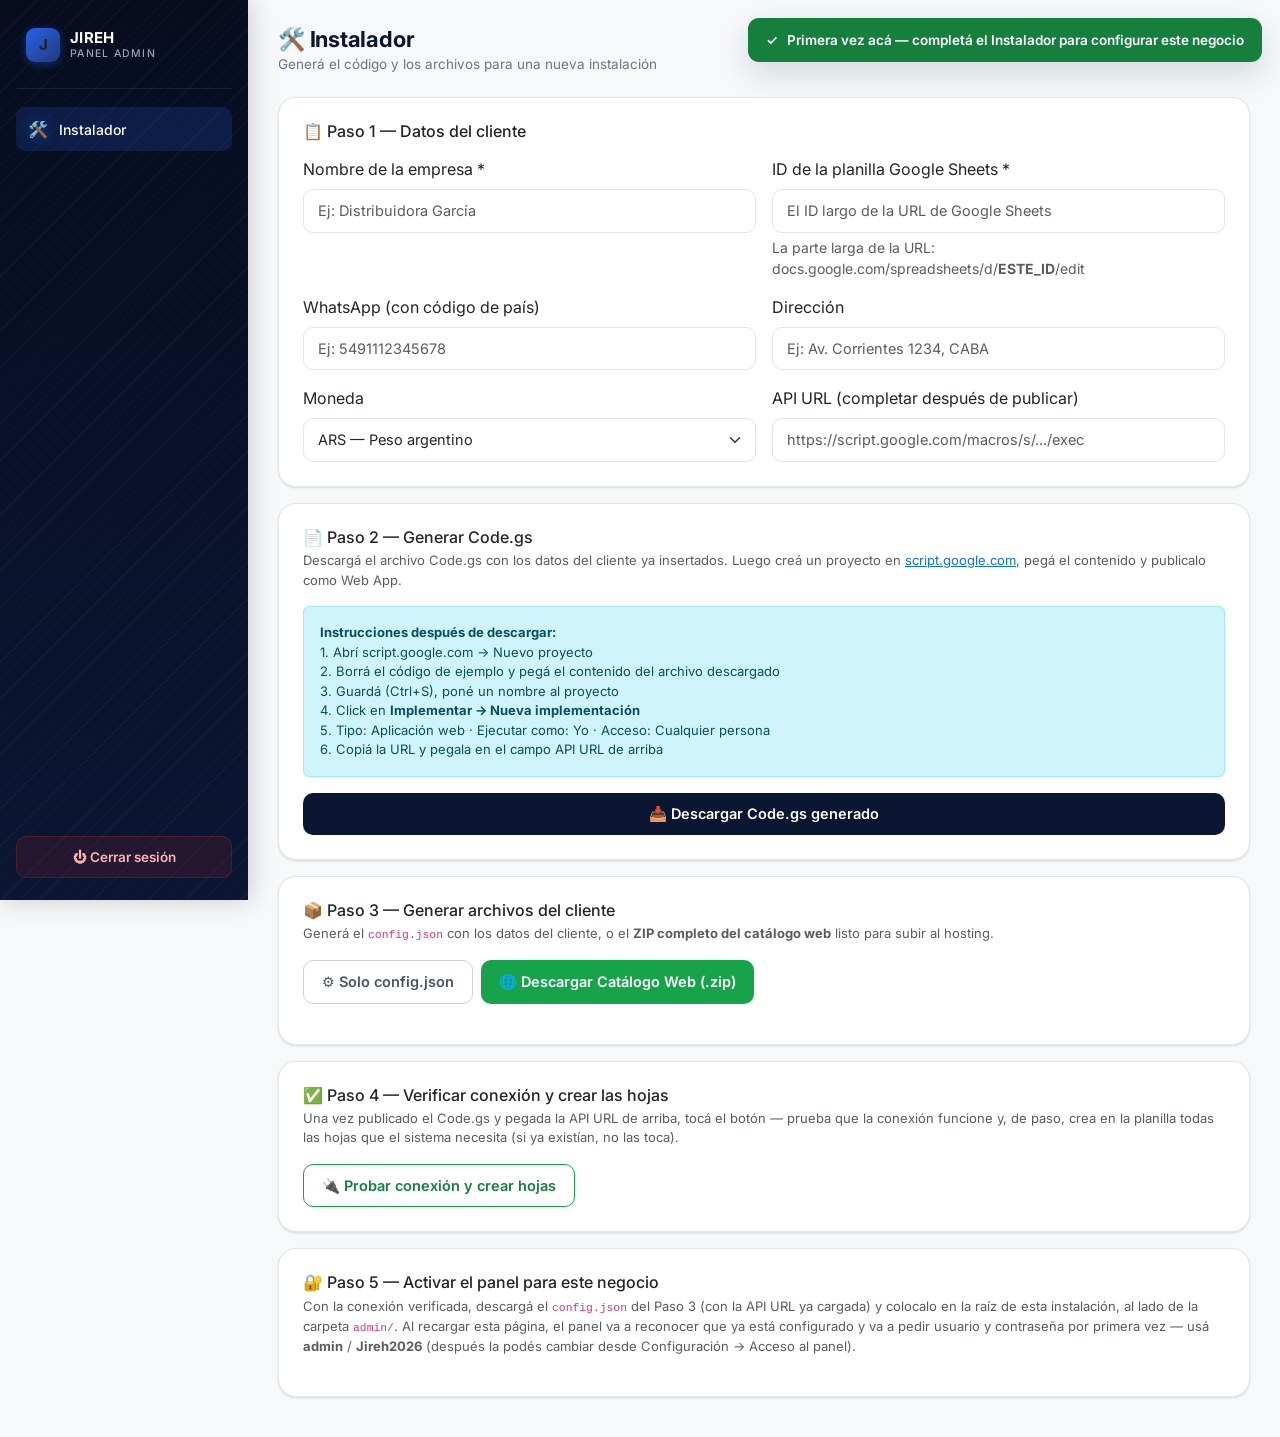
==== index.html @ 2067a331 "Add files via upload" ====
<!DOCTYPE html>
<html lang="es">
<head>
<meta charset="UTF-8">
<meta name="viewport" content="width=device-width, initial-scale=1, viewport-fit=cover">
<title>VeekPOS · Punto de Venta</title>
<link href="https://cdn.jsdelivr.net/npm/bootstrap@5.3.3/dist/css/bootstrap.min.css" rel="stylesheet">
<link rel="stylesheet" href="admin.css">
</head>
<!-- ===== POPUP PROMOCIONAL ===== -->
<div id="popupPromo" style="
  display:none; position:fixed; inset:0; z-index:8000;
  background:rgba(0,0,0,.75);
  align-items:center; justify-content:center;
  animation:fadeInPopup .3s ease;
" onclick="if(event.target===this) cerrarPopupPromo()">
  <div style="position:relative; max-width:min(560px,92vw); max-height:90vh;">
    <button onclick="cerrarPopupPromo()" style="
      position:absolute; top:-14px; right:-14px; z-index:1;
      width:34px; height:34px; border-radius:50%;
      background:#fff; border:none; font-size:18px;
      cursor:pointer; box-shadow:0 2px 8px rgba(0,0,0,.3);
      display:flex; align-items:center; justify-content:center;
    ">✕</button>
    <img id="popupPromoImg" src="" alt="Promoción"
      style="width:100%; border-radius:12px; display:block;
      max-height:90vh; object-fit:contain; box-shadow:0 8px 32px rgba(0,0,0,.4);">
  </div>
</div>
<style>@keyframes fadeInPopup{ from{opacity:0;transform:scale(.95)} to{opacity:1;transform:scale(1)} }</style>

<!-- ===== PANTALLA DE ACTIVACIÓN DE LICENCIA — tapa todo si no hay licencia activada ===== -->
<div class="license-screen-backdrop" id="licenseScreenBackdrop">
  <div class="license-screen-card">
    <div class="license-screen-icon">🔑</div>
    <h4>Activar VeekPOS</h4>
    <p class="text-muted" style="font-size:13.5px;">Ingresá el email y el PIN que te dieron al comprar la licencia.</p>
    <div class="license-screen-error" id="licenseScreenError" style="display:none;"></div>
    <div class="mb-2">
      <label class="form-label">URL del servidor de licencias</label>
      <input type="text" class="form-control" id="licenseScreenUrlServidor" placeholder="https://script.google.com/macros/s/.../exec">
    </div>
    <div class="mb-2">
      <label class="form-label">Email</label>
      <input type="text" class="form-control" id="licenseScreenEmail" placeholder="tu@email.com">
    </div>
    <div class="mb-3">
      <label class="form-label">PIN</label>
      <input type="text" class="form-control" id="licenseScreenPin" placeholder="123456" maxlength="6" inputmode="numeric">
    </div>
    <button class="btn btn-success w-100" id="licenseScreenBtn" onclick="activarLicenciaForm()">Activar</button>
  </div>
</div>

<!-- ===== BANNER DE MODO LIMITADO ===== -->
<div class="license-limited-banner" id="licenseLimitedBanner" style="display:none;">
  <span class="ic">⚠️</span>
  <span id="licenseLimitedBannerText">Licencia vencida — modo limitado.</span>
</div>

<body>
  <!-- ===== LOADING CAT — Whisky ===== -->
  <div id="loadingCat" style="
    position:fixed; inset:0; z-index:9999;
    background:#1a2040;
    display:flex; flex-direction:column;
    align-items:center; justify-content:center;
    transition:opacity .5s ease;
  ">
    <div class="cat-loader">
      <div class="cat-body"></div>
      <div class="cat-tail"></div>
      <div class="cat-face">
        <div class="cat-ear cat-ear-l"></div>
        <div class="cat-ear cat-ear-r"></div>
        <div class="cat-eye cat-eye-l"></div>
        <div class="cat-eye cat-eye-r"></div>
        <div class="cat-nose"></div>
        <div class="cat-whiskers"></div>
      </div>
      <div class="loading-text">Cargando panel...</div>
    </div>
  </div>

  <style>
  /*
   * 🐱 Loading Cat — inspirado en Whisky, la gata cálico que
   * desde 2015 apoya y sigue apoyando a su familia en todo momento.
   * Los colores naranja, negro y blanco son los suyos,
   * y la inspiración para este gato también viene de ella.
   *
   * Colores exactos de Whisky:
   * — Blanco en el pecho, cara y patitas
   * — Naranja dorado en los costados y mejillas
   * — Gris oscuro/carbón en la espalda y cola
   * — Ojos verdes, nariz rosada, bigotes largos blancos
   *
   * ── Dedicado con amor ──────────────────────────────────────
   *
   * A mis compañeros de vida felinos y caninos:
   * Whisky, Ginebra, Susy, Tonic, Tigresa, Margarita, Milanesa,
   * Queso, Copito, Hamburgueso, Mojito, Damita, Negro, Negrito, Oreo,
   * Tequila, Tabaco y Ron (los hermanos de Whisky),
   * Martini, Bella, Lucero, Wayna, Sombra, Gritoncio,
   * Batman, Moto moto, Pantaleona,
   * y todos los perritos y gatitos sin nombre que fueron
   * mis amigos en estos años — gracias por el amor incondicional.
   *
   * A mis hijos Emanuel, Victor, Midori, Aaron, Kenshi,
   * Naileth y Lynn — son mi razón y mi motor.
   *
   * A mi novia Keily, mi hermana Victoria,
   * mi padre Edgar y mi mamá Magda —
   * gracias por estar siempre.
   *
   * ────────────────────────────────────────────────────────────
   */
  .cat-loader{ position:relative; width:160px; height:160px; }

  /* Arco del cuerpo — blanco (pecho), naranja (costado), gris oscuro (espalda) */
  .cat-body{
    position:absolute; inset:0;
    border:20px solid transparent;
    border-top-color:#3a3a3a;      /* espalda gris oscura */
    border-right-color:#e8a84a;    /* costado naranja dorado */
    border-bottom-color:#f5f5f5;   /* pecho blanco */
    border-left-color:#e8a84a;     /* costado naranja */
    border-radius:50%;
    animation:cat-spin 1.4s linear infinite;
    filter:drop-shadow(0 0 6px rgba(232,168,74,.25));
  }

  /* Cola — gris oscuro como la de Whisky, con base naranja */
  .cat-tail{
    position:absolute; bottom:0px; left:50%;
    width:15px; height:42px;
    background:linear-gradient(to bottom, #e8a84a 20%, #3a3a3a 100%);
    border-radius:0 0 12px 12px;
    transform-origin:top center;
    animation:cat-spin 1.4s linear infinite, cat-tail 1.4s ease-in-out infinite;
    margin-left:-7px;
  }

  /* Cara — blanca con mejilla naranja izquierda y mancha gris derecha */
  .cat-face{
    position:absolute; top:50%; left:50%;
    transform:translate(-50%,-50%);
    width:58px; height:52px;
    background:#f5f5f5;            /* blanco base, como su cara */
    border-radius:50% 50% 44% 44%;
    z-index:2;
    overflow:hidden;
    box-shadow:0 2px 8px rgba(0,0,0,.15);
  }

  /* Mejilla naranja izquierda */
  .cat-face::before{
    content:"";
    position:absolute; top:0; left:-2px;
    width:26px; height:34px;
    background:#e8a84a;
    border-radius:0 70% 60% 0;
    opacity:.85;
  }

  /* Mancha gris oscura arriba derecha — como su espalda */
  .cat-face::after{
    content:"";
    position:absolute; top:-2px; right:2px;
    width:20px; height:20px;
    background:#4a4a4a;
    border-radius:0 0 60% 60%;
    opacity:.9;
  }

  /* Orejas */
  .cat-ear{
    position:absolute; top:-15px; width:0; height:0;
    border-left:11px solid transparent;
    border-right:11px solid transparent;
  }
  /* Oreja izquierda — naranja como su cabeza */
  .cat-ear-l{
    left:5px; transform:rotate(-8deg);
    border-bottom:20px solid #e8a84a;
  }
  /* Oreja derecha — gris oscuro como su espalda */
  .cat-ear-r{
    right:5px; transform:rotate(8deg);
    border-bottom:20px solid #4a4a4a;
  }
  /* Pelito interior de las orejas */
  .cat-ear-l::after, .cat-ear-r::after{
    content:"";
    position:absolute; top:4px; left:-5px;
    width:0; height:0;
    border-left:5px solid transparent;
    border-right:5px solid transparent;
    border-bottom:10px solid rgba(255,255,255,.4);
  }

  /* Ojos — verdes como los de Whisky */
  .cat-eye{
    position:absolute; top:17px;
    width:10px; height:10px;
    background:#4a9e5c;
    border-radius:50%;
    z-index:4;
    animation:cat-blink 3s ease-in-out infinite;
    box-shadow:0 0 3px rgba(74,158,92,.5);
  }
  /* Pupila negra */
  .cat-eye::after{
    content:"";
    position:absolute; top:2px; left:3px;
    width:4px; height:6px;
    background:#111;
    border-radius:50%;
  }
  .cat-eye-l{ left:9px; }
  .cat-eye-r{ right:9px; }

  /* Nariz — rosada como la de Whisky */
  .cat-nose{
    position:absolute; bottom:12px; left:50%;
    transform:translateX(-50%);
    width:8px; height:5px;
    background:#f4a7b9;
    border-radius:50% 50% 40% 40%;
    z-index:4;
  }

  /* Bigotes largos y blancos — como los de Whisky */
  .cat-whiskers{
    position:absolute; bottom:15px; left:50%;
    transform:translateX(-50%);
    width:54px; height:10px;
    z-index:4;
  }
  .cat-whiskers::before{
    content:"";
    position:absolute; top:2px; left:0;
    width:22px; height:1.5px;
    background:rgba(255,255,255,.9);
    border-radius:2px;
    transform:rotate(-6deg);
    box-shadow:0 4px 0 rgba(255,255,255,.7);
  }
  .cat-whiskers::after{
    content:"";
    position:absolute; top:2px; right:0;
    width:22px; height:1.5px;
    background:rgba(255,255,255,.9);
    border-radius:2px;
    transform:rotate(6deg);
    box-shadow:0 4px 0 rgba(255,255,255,.7);
  }

  .loading-text{
    position:absolute; bottom:-42px; left:50%;
    transform:translateX(-50%);
    color:#fff; font-size:14px; font-weight:600;
    white-space:nowrap; font-family:sans-serif;
    letter-spacing:.07em;
    text-shadow:0 1px 4px rgba(0,0,0,.4);
  }

  @keyframes cat-spin{ to{ transform:rotate(360deg); } }
  @keyframes cat-tail{
    0%,100%{ transform:rotate(-22deg); }
    50%{ transform:rotate(22deg); }
  }
  @keyframes cat-blink{
    0%,88%,100%{ transform:scaleY(1); }
    94%{ transform:scaleY(.08); }
  }
  </style>




<!-- =================== SIDEBAR (desktop) =================== -->
<div class="sidebar">
  <div class="sidebar-brand">
    <div class="mark" id="sidebarMark">J</div>
    <div class="label"><span id="sidebarLabelTexto">JIREH</span><small id="sidebarLabelSub">PANEL ADMIN</small></div>
  </div>
  <nav id="navLinks">
    <a href="#" data-target="dashboard"        onclick="mostrarSeccion('dashboard')"><span class="ic">🏠</span> Dashboard</a>
    <a href="#" data-target="pos"              onclick="mostrarSeccion('pos')"><span class="ic">🏪</span> Punto de Venta</a>
    <a href="#" data-target="ventasPOS"        onclick="mostrarSeccion('ventasPOS')"><span class="ic">🧾</span> Ventas POS</a>
    <a href="#" data-target="cierreCaja"        onclick="mostrarSeccion('cierreCaja')"><span class="ic">🧮</span> Cierre de Caja</a>
    <a href="#" data-target="movimientosCaja"   onclick="mostrarSeccion('movimientosCaja')"><span class="ic">💸</span> Movimientos de Caja</a>
    <a href="#" data-target="pedidos"          onclick="mostrarSeccion('pedidos')"><span class="ic">📦</span> Pedidos</a>
    <a href="#" data-target="productos"        onclick="mostrarSeccion('productos')"><span class="ic">🛒</span> Productos</a>
    <a href="#" data-target="clientes"         onclick="mostrarSeccion('clientes'); cargarClientes();"><span class="ic">👥</span> Clientes</a>
    <a href="#" data-target="reportes"         onclick="mostrarSeccion('reportes')"><span class="ic">📈</span> Reportes</a>
    <a href="#" data-target="configuracion"    onclick="mostrarSeccion('configuracion')"><span class="ic">⚙️</span> Configuración</a>
    <a href="#" data-target="instalador"       onclick="mostrarSeccion('instalador')"><span class="ic">🛠️</span> Instalador</a>
  </nav>
  <button class="logout-btn" onclick="logout()">⏻ Cerrar sesión</button>
</div>

<!-- =================== BOTTOM NAV (mobile) =================== -->
<div class="bottom-nav">
  <nav id="bottomNavLinks">
    <a href="#" data-target="dashboard" onclick="mostrarSeccion('dashboard')"><span class="ic">🏠</span>Inicio</a>
    <a href="#" data-target="pos"       onclick="mostrarSeccion('pos')"><span class="ic">🏪</span>Venta</a>
    <a href="#" data-target="cierreCaja" onclick="mostrarSeccion('cierreCaja')"><span class="ic">🧮</span>Caja</a>
    <a href="#" data-target="pedidos"   onclick="mostrarSeccion('pedidos')"><span class="ic">📦</span>Pedidos</a>
    <a href="#" data-target="productos" onclick="mostrarSeccion('productos')"><span class="ic">🛒</span>Stock</a>
    <a href="#" data-target="reportes"  onclick="mostrarSeccion('reportes')"><span class="ic">📈</span>Reportes</a>
  </nav>
</div>

<!-- =================== MAIN CONTENT =================== -->
<div class="content">

  <!-- ===== DASHBOARD ===== -->
  <div id="dashboard" class="seccion">
    <div class="page-header">
      <div><h1>Dashboard</h1><div class="sub">Resumen general del negocio</div></div>
    </div>

    <!-- POS daily summary banner -->
    <div class="pos-summary-card mb-3" id="posSummaryBanner">
      <div>
        <div class="ps-label">Ventas Hoy (POS)</div>
        <div class="ps-value" id="posVentasHoyBanner">$0</div>
      </div>
      <div class="ps-divider"></div>
      <div>
        <div class="ps-label">Ventas Mes (POS)</div>
        <div class="ps-value" id="posVentasMesBanner">$0</div>
      </div>
      <div class="ps-divider"></div>
      <div>
        <div class="ps-label">Ticket Promedio</div>
        <div class="ps-value" id="posTicketPromBanner">$0</div>
      </div>
      <div class="ps-divider"></div>
      <div>
        <div class="ps-label">Total Pedidos</div>
        <div class="ps-value" id="posTotalPedBanner">0</div>
      </div>
      <div style="margin-left:auto;">
        <span class="ps-badge" id="posLiveBadge">📊 POS en tiempo real</span>
      </div>
    </div>

    <div class="row g-3">
      <div class="col-6 col-md-3">
        <div class="card p-3 dashboard-card metric-card" onclick="mostrarSeccion('masVendidos'); cargarMasVendidos();">
          <div class="metric-icon bg-tint-amber">🏆</div>
          <h6>Más Vendido</h6>
          <h2 id="cantidadMasVendidos" style="font-size:18px;">Ver ranking →</h2>
        </div>
      </div>
      <div class="col-6 col-md-3">
        <div class="card p-3 dashboard-card metric-card" onclick="mostrarSeccion('productos')">
          <div class="metric-icon bg-tint-blue">🛒</div>
          <h6>Productos Activos</h6>
          <h2 id="productosActivos">0</h2>
        </div>
      </div>
      <div class="col-6 col-md-3">
        <div class="card p-3 dashboard-card metric-card" onclick="mostrarSeccion('stockBajoProductos'); cargarStockBajo();">
          <div class="metric-icon bg-tint-amber">⚠️</div>
          <h6>Stock Bajo</h6>
          <h2 id="stockBajo">0</h2>
        </div>
      </div>
      <div class="col-6 col-md-3">
        <div class="card p-3 dashboard-card metric-card" onclick="mostrarSeccion('productosAgotados'); cargarAgotados();">
          <div class="metric-icon bg-tint-red">❌</div>
          <h6>Stock 0</h6>
          <h2 id="agotados">0</h2>
        </div>
      </div>
      <div class="col-6 col-md-3">
        <div class="card p-3 dashboard-card metric-card" onclick="mostrarSeccion('clientes'); cargarClientes();">
          <div class="metric-icon bg-tint-blue">👥</div>
          <h6>Clientes</h6>
          <h2 id="clientesUnicos">0</h2>
        </div>
      </div>
      <div class="col-6 col-md-3">
        <div class="card p-3 dashboard-card metric-card" onclick="mostrarSeccion('pedidos')">
          <div class="metric-icon bg-tint-blue">📦</div>
          <h6>Pedidos Nuevos</h6>
          <h2 id="pedidosNuevos">0</h2>
        </div>
      </div>
      <div class="col-6 col-md-3">
        <div class="card p-3 dashboard-card metric-card" onclick="mostrarSeccion('ventasPOS')">
          <div class="metric-icon bg-tint-green">🏪</div>
          <h6>Ventas POS Hoy</h6>
          <h2 id="ventasPOSHoy">$0</h2>
        </div>
      </div>
      <div class="col-6 col-md-3">
        <div class="card p-3 dashboard-card metric-card" onclick="mostrarSeccion('ventasPOS')">
          <div class="metric-icon bg-tint-green">🏪</div>
          <h6>Ventas POS Mes</h6>
          <h2 id="ventasPOSMes">$0</h2>
        </div>
      </div>
      <div class="col-6 col-md-3">
        <div class="card p-3 dashboard-card metric-card" onclick="mostrarSeccion('pedidos')">
          <div class="metric-icon bg-tint-blue">📦</div>
          <h6>Ventas Pedidos Hoy</h6>
          <h2 id="ventasPedidosHoy">$0</h2>
        </div>
      </div>
      <div class="col-6 col-md-3">
        <div class="card p-3 dashboard-card metric-card" onclick="mostrarSeccion('pedidos')">
          <div class="metric-icon bg-tint-blue">📦</div>
          <h6>Ventas Pedidos Mes</h6>
          <h2 id="ventasPedidosMes">$0</h2>
        </div>
      </div>
    </div>

    <!-- POS recent sales table -->
    <div class="page-header mt-4 mb-2">
      <div><h1 style="font-size:17px;">Últimas ventas del día (POS)</h1></div>
      <div style="display:flex; gap:8px;">
        <button class="btn btn-outline-secondary btn-sm" onclick="cargarVentasPOS()">↻ Actualizar</button>
        <button class="btn btn-outline-primary btn-sm" onclick="mostrarSeccion('ventasPOS')">Ver historial completo →</button>
      </div>
    </div>
    <div class="card p-3">
      <div class="table-responsive">
        <table class="table table-striped">
          <thead><tr><th>#Venta</th><th>Hora</th><th>Items</th><th>Forma de Pago</th><th>Total</th><th>Imprimir</th></tr></thead>
          <tbody id="tablaPOSRecientes"></tbody>
        </table>
      </div>
    </div>
  </div>

  <!-- ===== CLIENTES ===== -->
  <div id="clientes" class="seccion">
    <div class="page-header">
      <div><h1>Clientes</h1><div class="sub">Historial de compra y cuentas a crédito</div></div>
      <div class="d-flex gap-2">
        <button class="btn btn-outline-secondary" id="btnActualizarClientes" onclick="actualizarClientesForm()">🔄 Actualizar</button>
        <button class="btn btn-success" onclick="abrirModalNuevoCliente()">+ Nuevo Cliente</button>
      </div>
    </div>

    <div class="card p-3 mb-3">
      <div class="d-flex justify-content-between align-items-center flex-wrap gap-2">
        <input type="text" id="buscarCliente" class="form-control" style="max-width:300px"
          placeholder="Buscar por nombre, alias, transporte o DNI..." oninput="filtrarClientes()">
        <div class="form-check">
          <input class="form-check-input" type="checkbox" id="filtroSoloCredito" onchange="filtrarClientes()">
          <label class="form-check-label" for="filtroSoloCredito" style="font-size:13px;">Mostrar solo clientes a crédito</label>
        </div>
      </div>
    </div>

    <div class="card p-3">
      <div id="tablaClientes"></div>
    </div>
  </div>

  <!-- ===== PRODUCTOS AGOTADOS ===== -->
  <div id="productosAgotados" class="seccion">
    <div class="page-header"><div><h1>Productos Agotados</h1><div class="sub">Sin stock disponible</div></div></div>
    <div class="card p-3">
      <div class="table-responsive">
        <table class="table table-striped">
          <thead><tr><th>Código</th><th>Producto</th><th>Stock</th></tr></thead>
          <tbody id="tablaAgotados"></tbody>
        </table>
      </div>
    </div>
  </div>

  <!-- ===== STOCK BAJO ===== -->
  <div id="stockBajoProductos" class="seccion">
    <div class="page-header"><div><h1>Stock Bajo</h1><div class="sub">Productos por reponer pronto</div></div></div>
    <div class="card p-3">
      <div class="table-responsive">
        <table class="table table-striped">
          <thead><tr><th>Código</th><th>Producto</th><th>Stock</th></tr></thead>
          <tbody id="tablaStockBajo"></tbody>
        </table>
      </div>
    </div>
  </div>

  <!-- ===== MAS VENDIDOS ===== -->
  <div id="masVendidos" class="seccion">
    <div class="page-header"><div><h1>🏆 Más Vendidos</h1><div class="sub">Ranking de productos por unidades vendidas</div></div></div>
    <div class="card p-3">
      <div class="table-responsive">
        <table class="table table-striped">
          <thead><tr><th>Código</th><th>Producto</th><th>Unidades Vendidas</th></tr></thead>
          <tbody id="tablaMasVendidos"></tbody>
        </table>
      </div>
    </div>
  </div>

  <!-- ===== PEDIDOS ===== -->
  <div id="pedidos" class="seccion">
    <div class="page-header">
      <div><h1>Pedidos</h1><div class="sub">Seguimiento y estado de pedidos del catálogo web</div></div>
      <button class="btn btn-outline-secondary btn-sm" onclick="recargarPedidos()">↻ Actualizar</button>
    </div>
    <div class="card p-3">
      <div class="d-flex align-items-center gap-2 mb-3 flex-wrap">
        <input type="text" id="buscarPedido" class="form-control" style="max-width:320px" placeholder="🔍 Buscar por pedido, cliente o DNI..." oninput="filtrarPedidos()">
        <div class="d-flex gap-2 ms-auto flex-wrap">
          <select class="form-select form-select-sm" id="filtroPedidoEstado" style="max-width:160px;" onchange="filtrarPedidos()">
            <option value="">Todos los estados</option>
            <option value="NUEVO">Nuevo</option>
            <option value="PREPARANDO">Preparando</option>
            <option value="ENVIADO">Enviado</option>
            <option value="CANCELADO">Cancelado</option>
          </select>
        </div>
      </div>
      <div id="tablaPedidos"></div>
    </div>
  </div>

  <!-- ===== PRODUCTOS ===== -->
  <div id="productos" class="seccion">
    <div class="page-header">
      <div><h1>Productos</h1><div class="sub">Catálogo e inventario</div></div>
      <div class="d-flex gap-2">
        <button class="btn btn-outline-secondary btn-sm" onclick="actualizarCatalogoProductosManual()">↻ Actualizar</button>
        <button class="btn btn-success" onclick="nuevoProducto()">+ Nuevo Producto</button>
      </div>
    </div>

    <div style="position:sticky; top:-26px; z-index:10; background:var(--slate-50); padding:8px 0 6px; margin:-26px -30px 0; padding-left:30px; padding-right:30px;">
      <div class="card p-2">
        <div class="d-flex align-items-center gap-2 flex-wrap">
          <input type="text" id="buscarProducto" class="form-control form-control-sm" style="max-width:260px"
            placeholder="Buscar por código o nombre..." oninput="filtrarProductosConDemora()">
          <select id="filtroCategoriaProductos" class="form-select form-select-sm" style="max-width:180px" onchange="filtrarProductos()">
            <option value="">Todas las categorías</option>
          </select>
          <select id="filtroEstadoProducto" class="form-select form-select-sm" style="max-width:170px" onchange="filtrarProductos()">
            <option value="">Todos los productos</option>
            <option value="sin_imagen">Sin imagen</option>
            <option value="sin_stock">Sin stock (0)</option>
            <option value="stock_negativo">Stock negativo</option>
            <option value="sin_imagen_y_stock">Sin imagen y sin stock</option>
          </select>
        </div>
      </div>
      <div class="card p-2 mt-1 etiquetas-bar">
        <div class="d-flex justify-content-between align-items-center flex-wrap gap-2">
          <span class="text-muted" style="font-size:12px;" id="etiquetasSeleccionInfo">Ningún producto seleccionado</span>
          <div class="d-flex gap-2 flex-wrap">
            <button class="btn btn-outline-dark btn-sm" id="btnGenerarQROffline" onclick="abrirModalQROffline()" disabled>
              📦 Generar QR de Identificación
            </button>
            <button class="btn btn-outline-secondary btn-sm" id="btnGenerarQR" onclick="abrirModalQR()" disabled>
              📱 Generar QR de Precio
            </button>
            <button class="btn btn-outline-primary btn-sm" id="btnGenerarEtiquetas" onclick="abrirModalEtiquetas()" disabled>
              🏷️ Generar Etiquetas
            </button>
          </div>
        </div>
      </div>
    </div>

    <div class="card p-3">
      <div class="table-responsive">
        <table class="table table-striped">
          <thead><tr>
            <th style="width:36px;"><input type="checkbox" id="checkTodosProductos" onchange="toggleTodosProductos(this)"></th>
            <th style="width:56px;">Foto</th><th>Código</th><th>Producto</th><th>Categoría</th><th>Precio</th><th>Stock</th><th>Estado</th><th>Acciones</th>
          </tr></thead>
          <tbody id="tablaProductos"></tbody>
        </table>
      </div>
    </div>
  </div>

  <!-- ===== POS ===== -->
  <div id="pos" class="seccion">
    <div class="page-header">
      <div><h1>Punto de Venta</h1><div class="sub">Escaneá, buscá o tocá un producto para agregarlo al ticket</div></div>
      <div class="d-flex gap-2">
        <button class="btn-shortcuts-help" id="btnActualizarCatalogo" onclick="actualizarCatalogoPOSManual()" title="Volver a pedir el catálogo">🔄 Actualizar catálogo</button>
        <button class="btn-shortcuts-help" id="btnShortcutsHelp" onclick="toggleShortcutsHelp()" title="Atajos de teclado">⌨️ Atajos</button>
      </div>
    </div>

    <div class="pos-wrap">
      <!-- LEFT -->
      <div class="pos-left">
        <div class="pos-scanbar">
          <div class="scan-icon">🔎<span></span></div>
          <input
            type="text" id="posBusqueda" autocomplete="off"
            inputmode="text"
            placeholder="Escaneá o escribí para buscar... (Ctrl+K)"
            oninput="onPosInput(event)" onkeyup="onPosInputKeyup(event)">
          <span id="scannerStatus" class="scanner-status idle"><span class="dot"></span> Listo</span>
          <button class="btn-camera-scan" id="btnCameraScan" onclick="abrirCamaraScan()" title="Escanear con cámara">📷</button>
        </div>

        <!-- Panel de producto recién escaneado, con su imagen cargada -->
        <div class="scan-result-panel" id="scanResultPanel">
          <div class="scan-result-label"><span class="dot"></span> Último escaneado</div>
          <div class="scan-result-body">
            <div class="scan-result-thumb" id="scanResultThumb">🛒</div>
            <div class="scan-result-info">
              <div class="scan-result-name" id="scanResultName">Escaneá un producto para verlo aquí</div>
              <div class="scan-result-code mono" id="scanResultCode">—</div>
            </div>
            <div class="scan-result-price" id="scanResultPrice">—</div>
          </div>
        </div>

        <div class="pos-categories" id="posCategorias"></div>

        <div class="pos-grid-wrap">
          <div id="posProductGrid" class="pos-product-grid"></div>
        </div>
      </div>

      <!-- RIGHT: ticket -->
      <div class="ticket-panel">
        <div class="ticket-header">
          <h5>🧾 Ticket</h5>
          <span class="count-pill" id="ticketCount">0</span>
        </div>

        <div class="ticket-items" id="ticketItemsWrap">
          <div class="ticket-empty" id="ticketEmptyState">
            <div class="ic">🛒</div>
            <strong>El ticket está vacío</strong>
            <span>Escaneá o tocá un producto para empezar</span>
          </div>
          <div id="ticketPOS"></div>
        </div>

        <div class="ticket-footer">
          <div class="ticket-totals">
            <div class="trow"><span>Artículos</span><span class="money" id="ticketItemsCount">0</span></div>
            <div class="trow"><span>Subtotal</span><span class="money">$<span id="subtotalPOS">0</span></span></div>
            <div class="trow" id="rowDescuentoPOS" style="display:none;">
              <span>Descuento</span>
              <span class="money" id="descuentoMontoPOS" style="color:var(--red-500);">-$0</span>
            </div>
            <div class="trow grand"><span>Total</span><span class="money">$<span id="totalPOS">0</span></span></div>
          </div>
          <!-- 4 botones compactos en fila -->
          <div class="pos-action-bar">
            <button class="pos-action-btn pos-btn-finalize" id="btnFinalizarVenta" onclick="abrirModalFinalizarVenta()">✅ Finalizar <kbd>F2</kbd></button>
            <button class="pos-action-btn pos-btn-print"   id="btnImprimirTicket" onclick="imprimirTicketThermal()" title="Imprimir" disabled>🖨️</button>
            <button class="pos-action-btn pos-btn-pedido"  id="btnGenerarPedido"  onclick="abrirModalPedidoAdmin()" title="Pedido">📦</button>
            <button class="pos-action-btn pos-btn-clear"   id="btnVaciarTicket"   onclick="vaciarTicketPOS()"       title="Vaciar">🗑️</button>
          </div>
        </div>
      </div>
    </div>

    <!-- ===== AYUDA DE ATAJOS DE TECLADO ===== -->
    <div class="shortcuts-help-backdrop" id="shortcutsHelpBackdrop" onclick="cerrarShortcutsHelp(event)">
      <div class="shortcuts-help-modal">
        <div class="shortcuts-help-header">
          <h6>⌨️ Atajos de teclado</h6>
          <button onclick="toggleShortcutsHelp()">✕</button>
        </div>
        <div class="shortcuts-help-body">
          <div class="sh-row"><kbd>Ctrl</kbd> + <kbd>K</kbd><span>Ir al buscador / escaneo</span></div>
          <div class="sh-row"><kbd>↑</kbd> <kbd>↓</kbd> <kbd>←</kbd> <kbd>→</kbd><span>Navegar entre productos del catálogo</span></div>
          <div class="sh-row"><kbd>Enter</kbd><span>Agregar producto seleccionado al ticket</span></div>
          <div class="sh-row"><kbd>+</kbd> / <kbd>-</kbd><span>Sumar / restar cantidad del último producto agregado</span></div>
          <div class="sh-row"><kbd>1</kbd> <kbd>2</kbd> <kbd>3</kbd><span>Elegir forma de pago (Efectivo / Transfer. / Tarjeta)</span></div>
          <div class="sh-row"><kbd>F2</kbd><span>Finalizar venta</span></div>
          <div class="sh-row"><kbd>Esc</kbd><span>Vaciar ticket actual</span></div>
        </div>
      </div>
    </div>
  </div>

  <!-- ===== VENTAS POS (historial + reimpresión) ===== -->
  <div id="ventasPOS" class="seccion">
    <div class="page-header">
      <div><h1>🧾 Ventas POS</h1><div class="sub">Historial de ventas de mostrador — reimprimí cualquier ticket</div></div>
      <button class="btn btn-outline-secondary btn-sm" onclick="recargarVentasPOSHistorial()">↻ Actualizar</button>
    </div>

    <div class="card p-2 mb-3">
      <div class="d-flex align-items-end flex-wrap gap-2">
        <div>
          <label class="form-label" style="font-size:11px;margin-bottom:2px;">Buscar</label>
          <input type="text" id="vpBuscar" class="form-control form-control-sm" style="max-width:200px"
            placeholder="# venta..." oninput="filtrarVentasPOSHistorial()">
        </div>
        <div>
          <label class="form-label" style="font-size:11px;margin-bottom:2px;">Forma de pago</label>
          <select id="vpFormaPago" class="form-select form-select-sm" style="max-width:145px;" onchange="filtrarVentasPOSHistorial()">
            <option value="">Todas</option>
            <option value="EFECTIVO">Efectivo</option>
            <option value="TRANSFERENCIA">Transferencia</option>
            <option value="TARJETA">Tarjeta</option>
          </select>
        </div>
        <div>
          <label class="form-label" style="font-size:11px;margin-bottom:2px;">Estado</label>
          <select id="vpEstado" class="form-select form-select-sm" style="max-width:130px;" onchange="filtrarVentasPOSHistorial()">
            <option value="">Todas</option>
            <option value="activas">Solo activas</option>
            <option value="anuladas">Solo anuladas</option>
          </select>
        </div>
        <div>
          <label class="form-label" style="font-size:11px;margin-bottom:2px;">Desde</label>
          <input type="date" id="vpDesde" class="form-control form-control-sm" style="max-width:140px;">
        </div>
        <div>
          <label class="form-label" style="font-size:11px;margin-bottom:2px;">Hasta</label>
          <input type="date" id="vpHasta" class="form-control form-control-sm" style="max-width:140px;">
        </div>
        <button class="btn btn-outline-primary btn-sm" onclick="cargarVentasPOSHistorial()">Filtrar</button>
      </div>
    </div>

    <div class="card p-3">
      <div class="table-responsive">
        <table class="table table-striped">
          <thead><tr><th>#Venta</th><th>Fecha</th><th>Hora</th><th>Items</th><th>Forma de Pago</th><th>Total</th><th>Reimprimir</th></tr></thead>
          <tbody id="tablaVentasPOSHistorial"></tbody>
        </table>
      </div>
    </div>
  </div>

  <!-- ===== CIERRE DE CAJA ===== -->
  <div id="cierreCaja" class="seccion">
    <div class="page-header">
      <div><h1>🧮 Cierre de Caja</h1><div class="sub">Reconciliación diaria — compará lo esperado contra lo contado</div></div>
      <div style="display:flex; gap:8px;">
        <button class="btn btn-outline-secondary btn-sm" onclick="cargarResumenCierreCaja(document.getElementById('ccFechaSelector')?.value)">↻ Recalcular</button>
        <button class="btn btn-outline-primary btn-sm" onclick="imprimirCierreCaja()">🖨️ Imprimir Cierre</button>
      </div>
    </div>

    <div class="card p-3 mb-3">
      <div class="d-flex justify-content-between align-items-center flex-wrap gap-2 mb-2">
        <div class="d-flex align-items-center gap-3">
          <div>
            <div class="sub" style="margin:0;">Fecha del cierre</div>
            <h5 style="margin:0;" id="ccFechaLabel">—</h5>
          </div>
          <input type="date" id="ccFechaSelector" class="form-control form-control-sm" style="max-width:160px;"
            onchange="cargarResumenCierreCaja(this.value)">
        </div>
        <div class="text-end d-flex gap-4 align-items-center">
          <div class="text-end">
            <div class="sub" style="margin:0;">Total ventas</div>
            <h5 style="margin:0;color:var(--green-600);" id="ccTotalVentas">$0</h5>
          </div>
          <div class="text-end">
            <div class="sub" style="margin:0;">Cantidad</div>
            <h5 style="margin:0;" id="ccCantidadVentas">0 ventas</h5>
          </div>
        </div>
      </div>
      <div class="cc-estado" id="cierreCajaEstado"></div>
    </div>

    <div class="cc-grid">
      <!-- EFECTIVO -->
      <div class="card p-3 cc-card">
        <div class="cc-card-head">
          <span class="cc-ic">💵</span>
          <h6>Efectivo</h6>
        </div>
        <div class="cc-row"><span>Esperado (ventas + movimientos)</span><strong id="ccEfectivoEsperado">$0</strong></div>
        <div class="cc-movimientos-detalle" id="ccMovimientosDetalle" style="display:none;">
          <div class="cc-mov-line"><span>Ventas en efectivo</span><span id="ccVentasEfectivo">$0</span></div>
          <div class="cc-mov-line" id="ccPagosClientesEfectivoLinea" style="display:none;"><span>Pagos de clientes</span><span id="ccPagosClientesEfectivo">$0</span></div>
          <div class="cc-mov-line cc-mov-ingreso"><span>+ Ingresos de caja</span><span id="ccMovIngresos">$0</span></div>
          <div class="cc-mov-line cc-mov-egreso"><span>− Egresos de caja</span><span id="ccMovEgresos">$0</span></div>
          <a href="#" class="cc-mov-link" onclick="mostrarSeccion('movimientosCaja'); return false;">Ver detalle de movimientos →</a>
        </div>
        <div class="cc-row">
          <span>Contado físicamente</span>
          <input type="number" class="form-control form-control-sm cc-input" id="ccEfectivoContado" placeholder="0" min="0" step="1" oninput="calcularDiferenciasCierreCaja()">
        </div>
        <div class="cc-row cc-diff-row"><span>Diferencia</span><strong id="ccEfectivoDif" class="cc-dif-ok">$0</strong></div>
      </div>

      <!-- TRANSFERENCIA -->
      <div class="card p-3 cc-card">
        <div class="cc-card-head">
          <span class="cc-ic">📲</span>
          <h6>Transferencia</h6>
        </div>
        <div class="cc-row"><span>Esperado (ventas + movimientos)</span><strong id="ccTransferenciaEsperado">$0</strong></div>
        <div class="cc-movimientos-detalle" id="ccMovimientosDetalleTransf" style="display:none;">
          <div class="cc-mov-line"><span>Ventas transferencia</span><span id="ccVentasTransferencia">$0</span></div>
          <div class="cc-mov-line" id="ccPagosClientesTransfLinea" style="display:none;"><span>Pagos de clientes</span><span id="ccPagosClientesTransf">$0</span></div>
          <div class="cc-mov-line cc-mov-ingreso"><span>+ Ingresos de caja</span><span id="ccMovIngresosTransf">$0</span></div>
          <div class="cc-mov-line cc-mov-egreso"><span>− Egresos de caja</span><span id="ccMovEgresosTransf">$0</span></div>
          <a href="#" class="cc-mov-link" onclick="mostrarSeccion('movimientosCaja'); return false;">Ver detalle de movimientos →</a>
        </div>
        <div class="cc-row">
          <span>Contado / conciliado</span>
          <input type="number" class="form-control form-control-sm cc-input" id="ccTransferenciaContado" placeholder="0" min="0" step="1" oninput="calcularDiferenciasCierreCaja()">
        </div>
        <div class="cc-row cc-diff-row"><span>Diferencia</span><strong id="ccTransferenciaDif" class="cc-dif-ok">$0</strong></div>
      </div>

      <!-- TARJETA -->
      <div class="card p-3 cc-card">
        <div class="cc-card-head">
          <span class="cc-ic">💳</span>
          <h6>Tarjeta</h6>
        </div>
        <div class="cc-row"><span>Esperado (ventas + pagos + movimientos)</span><strong id="ccTarjetaEsperado">$0</strong></div>
        <div class="cc-movimientos-detalle" id="ccMovimientosDetalleTarjeta" style="display:none;">
          <div class="cc-mov-line"><span>Ventas tarjeta</span><span id="ccVentasTarjeta">$0</span></div>
          <div class="cc-mov-line" id="ccPagosClientesTarjetaLinea" style="display:none;"><span>Pagos de clientes</span><span id="ccPagosClientesTarjeta">$0</span></div>
          <div class="cc-mov-line cc-mov-ingreso"><span>+ Ingresos de caja</span><span id="ccMovIngresosTarjeta">$0</span></div>
          <div class="cc-mov-line cc-mov-egreso"><span>− Egresos de caja</span><span id="ccMovEgresosTarjeta">$0</span></div>
          <a href="#" class="cc-mov-link" onclick="mostrarSeccion('movimientosCaja'); return false;">Ver detalle de movimientos →</a>
        </div>
        <div class="cc-row">
          <span>Contado / conciliado</span>
          <input type="number" class="form-control form-control-sm cc-input" id="ccTarjetaContado" placeholder="0" min="0" step="1" oninput="calcularDiferenciasCierreCaja()">
        </div>
        <div class="cc-row cc-diff-row"><span>Diferencia</span><strong id="ccTarjetaDif" class="cc-dif-ok">$0</strong></div>
      </div>
    </div>

    <!-- TOTALES -->
    <div class="card p-3 mt-3 cc-total-card">
      <div class="cc-total-row">
        <div>
          <div class="ps-label" style="color:var(--slate-500);">Total Esperado</div>
          <div class="cc-total-value" id="ccTotalEsperado">$0</div>
        </div>
        <div>
          <div class="ps-label" style="color:var(--slate-500);">Total Contado</div>
          <div class="cc-total-value" id="ccTotalContado">$0</div>
        </div>
        <div>
          <div class="ps-label" style="color:var(--slate-500);">Diferencia Total</div>
          <div class="cc-total-value" id="ccTotalDif">$0</div>
        </div>
      </div>

      <div class="mt-3">
        <label class="form-label" style="font-size:13px;">Observaciones (opcional)</label>
        <textarea class="form-control" id="ccObservaciones" rows="2" placeholder="Ej: faltante por vuelto mal dado, billete falso detectado, etc."></textarea>
      </div>

      <div class="mt-3 d-flex justify-content-end">
        <button class="btn btn-success" id="btnGuardarCierreCaja" onclick="guardarCierreCajaForm()">💾 Guardar Cierre de Caja</button>
      </div>
    </div>

    <!-- HISTORIAL -->
    <div class="page-header mt-4 mb-2">
      <div><h1 style="font-size:17px;">Historial de cierres</h1></div>
    </div>
    <div class="card p-3">
      <div class="table-responsive">
        <table class="table table-striped">
          <thead><tr><th>Fecha</th><th>Esperado</th><th>Contado</th><th>Diferencia</th><th>Vendedor</th><th>Observaciones</th></tr></thead>
          <tbody id="tablaCierresCaja"></tbody>
        </table>
      </div>
    </div>
  </div>

  <!-- ===== MOVIMIENTOS DE CAJA (ingresos / egresos manuales) ===== -->
  <div id="movimientosCaja" class="seccion">
    <div class="page-header">
      <div><h1>💸 Movimientos de Caja</h1><div class="sub">Ingresos y egresos manuales — retiros, gastos chicos, aportes</div></div>
      <div class="d-flex align-items-center gap-2">
        <input type="date" id="mcFechaSelector" class="form-control form-control-sm" style="max-width:160px;" onchange="cargarMovimientosCajaHoy()">
        <button class="btn btn-outline-secondary btn-sm" onclick="cargarMovimientosCajaHoy()">↻ Actualizar</button>
      </div>
    </div>

    <!-- Resumen del día -->
    <div class="mc-summary-row">
      <div class="card p-3 mc-summary-card">
        <div class="ps-label" id="mcLabelIngresos">Ingresos de hoy</div>
        <div class="mc-summary-value mc-ingreso" id="mcTotalIngresos">$0</div>
      </div>
      <div class="card p-3 mc-summary-card">
        <div class="ps-label" id="mcLabelEgresos">Egresos de hoy</div>
        <div class="mc-summary-value mc-egreso" id="mcTotalEgresos">$0</div>
      </div>
      <div class="card p-3 mc-summary-card">
        <div class="ps-label">Saldo neto</div>
        <div class="mc-summary-value" id="mcSaldoNeto">$0</div>
      </div>
    </div>

    <!-- Alta rápida -->
    <div class="card p-3 mb-3">
      <div class="mc-form-row">
        <div class="mc-tipo-toggle" id="mcTipoToggle">
          <button type="button" class="mc-tipo-btn active" data-tipo="INGRESO" onclick="elegirTipoMovimientoCaja(this,'INGRESO')">⬆️ Ingreso</button>
          <button type="button" class="mc-tipo-btn" data-tipo="EGRESO" onclick="elegirTipoMovimientoCaja(this,'EGRESO')">⬇️ Egreso</button>
        </div>
        <input type="number" class="form-control" id="mcMonto" placeholder="Monto" min="0" step="1" style="max-width:130px;">
        <select class="form-select" id="mcFormaPago" style="max-width:145px;">
          <option value="EFECTIVO">💵 Efectivo</option>
          <option value="TRANSFERENCIA">📲 Transferencia</option>
          <option value="TARJETA">💳 Tarjeta</option>
        </select>
        <input type="text" class="form-control" id="mcMotivo" placeholder="Motivo (ej: Retiro para el banco...)">
        <button class="btn btn-success" id="btnGuardarMovimientoCaja" onclick="guardarMovimientoCajaForm()">+ Registrar</button>
      </div>
    </div>

    <!-- Listado del día -->
    <div class="card p-3">
      <div class="table-responsive">
        <table class="table table-striped">
          <thead><tr><th>Hora</th><th>Tipo</th><th>Motivo</th><th>Pago</th><th>Monto</th><th>Cajero</th><th></th></tr></thead>
          <tbody id="tablaMovimientosCaja"></tbody>
        </table>
      </div>
    </div>
  </div>

  <!-- ===== REPORTES ===== -->
  <div id="reportes" class="seccion">
    <div class="page-header"><div><h1>Reportes</h1><div class="sub">Indicadores generales de venta</div></div></div>

    <!-- Resumen general fijo (no usa el filtro de fecha, es histórico/del mes) -->
    <div class="card p-3 mb-3">
      <div class="row g-3">
        <div class="col-6 col-md-4"><div class="card p-3 metric-card"><div class="metric-icon bg-tint-green">💰</div><h6>Ventas Totales</h6><h2 id="ventasTotales">$0</h2></div></div>
        <div class="col-6 col-md-4"><div class="card p-3 metric-card"><div class="metric-icon bg-tint-blue">📦</div><h6>Total Pedidos</h6><h2 id="totalPedidos">0</h2></div></div>
        <div class="col-6 col-md-4"><div class="card p-3 metric-card"><div class="metric-icon bg-tint-green">💵</div><h6>Ticket Promedio</h6><h2 id="ticketPromedio">$0</h2></div></div>
      </div>
    </div>

    <!-- Filtro de fecha compartido por los 6 reportes de abajo -->
    <div class="card p-3 mb-3">
      <div class="d-flex flex-wrap gap-2 align-items-end">
        <div>
          <label class="form-label" style="font-size:12px; margin-bottom:2px;">Desde</label>
          <input type="date" id="repDesde" class="form-control form-control-sm" style="max-width:160px;">
        </div>
        <div>
          <label class="form-label" style="font-size:12px; margin-bottom:2px;">Hasta</label>
          <input type="date" id="repHasta" class="form-control form-control-sm" style="max-width:160px;">
        </div>
        <button class="btn btn-outline-primary btn-sm" onclick="cargarTodosLosReportes()">Aplicar a los 6 reportes</button>
        <span class="text-muted" style="font-size:12px;">Si no elegís fechas, se usa el mes en curso.</span>
      </div>
    </div>

    <!-- REPORTE 1: Ventas por período -->
    <div class="card p-3 mb-3" id="repVentasPeriodo">
      <div class="d-flex justify-content-between align-items-center flex-wrap gap-2 mb-2">
        <h6 class="mb-0">📈 Ventas por período</h6>
        <button class="btn btn-outline-secondary btn-sm" onclick="exportarReportePDF('repVentasPeriodo','Ventas por periodo')">⬇️ Exportar PDF</button>
      </div>
      <div class="row g-2 mb-3" id="repVentasPeriodoResumen"></div>
      <div class="table-responsive">
        <table class="table table-striped table-sm">
          <thead><tr><th>Fecha</th><th>POS</th><th>Pedidos</th><th>Total</th></tr></thead>
          <tbody id="repVentasPeriodoTabla"><tr><td colspan="4" class="text-center text-muted py-3">Sin datos para el rango elegido</td></tr></tbody>
        </table>
      </div>
    </div>

    <!-- REPORTE 2: Productos más vendidos -->
    <div class="card p-3 mb-3" id="repProductos">
      <div class="d-flex justify-content-between align-items-center flex-wrap gap-2 mb-2">
        <h6 class="mb-0">🏆 Productos más vendidos</h6>
        <button class="btn btn-outline-secondary btn-sm" onclick="exportarReportePDF('repProductos','Productos mas vendidos')">⬇️ Exportar PDF</button>
      </div>
      <div class="table-responsive">
        <table class="table table-striped table-sm">
          <thead><tr><th>Código</th><th>Producto</th><th>Unidades vendidas</th><th>Ingresos</th></tr></thead>
          <tbody id="repProductosTabla"><tr><td colspan="4" class="text-center text-muted py-3">Sin datos para el rango elegido</td></tr></tbody>
        </table>
      </div>
    </div>

    <!-- REPORTE 3: Ventas por categoría -->
    <div class="card p-3 mb-3" id="repCategorias">
      <div class="d-flex justify-content-between align-items-center flex-wrap gap-2 mb-2">
        <h6 class="mb-0">🗂️ Ventas por categoría</h6>
        <button class="btn btn-outline-secondary btn-sm" onclick="exportarReportePDF('repCategorias','Ventas por categoria')">⬇️ Exportar PDF</button>
      </div>
      <div class="table-responsive">
        <table class="table table-striped table-sm">
          <thead><tr><th>Categoría</th><th>Unidades vendidas</th><th>Ingresos</th></tr></thead>
          <tbody id="repCategoriasTabla"><tr><td colspan="3" class="text-center text-muted py-3">Sin datos para el rango elegido</td></tr></tbody>
        </table>
      </div>
    </div>

    <!-- REPORTE 4: Formas de pago -->
    <div class="card p-3 mb-3" id="repFormasPago">
      <div class="d-flex justify-content-between align-items-center flex-wrap gap-2 mb-2">
        <h6 class="mb-0">💳 Formas de pago</h6>
        <button class="btn btn-outline-secondary btn-sm" onclick="exportarReportePDF('repFormasPago','Formas de pago')">⬇️ Exportar PDF</button>
      </div>
      <div class="table-responsive">
        <table class="table table-striped table-sm">
          <thead><tr><th>Forma de pago</th><th>Cantidad de ventas</th><th>Total cobrado</th></tr></thead>
          <tbody id="repFormasPagoTabla"><tr><td colspan="3" class="text-center text-muted py-3">Sin datos para el rango elegido</td></tr></tbody>
        </table>
      </div>
    </div>

    <!-- REPORTE 5: Historial de cierres de caja -->
    <div class="card p-3 mb-3" id="repCierres">
      <div class="d-flex justify-content-between align-items-center flex-wrap gap-2 mb-2">
        <h6 class="mb-0">🗒️ Historial de cierres de caja</h6>
        <button class="btn btn-outline-secondary btn-sm" onclick="exportarReportePDF('repCierres','Cierres de caja')">⬇️ Exportar PDF</button>
      </div>
      <div class="table-responsive">
        <table class="table table-striped table-sm">
          <thead><tr><th>Fecha</th><th>Total esperado</th><th>Total contado</th><th>Diferencia</th><th>Vendedor</th></tr></thead>
          <tbody id="repCierresTabla"><tr><td colspan="5" class="text-center text-muted py-3">Sin datos para el rango elegido</td></tr></tbody>
        </table>
      </div>
    </div>

    <!-- REPORTE 6: Clientes que más compran -->
    <div class="card p-3 mb-3" id="repClientes">
      <div class="d-flex justify-content-between align-items-center flex-wrap gap-2 mb-2">
        <h6 class="mb-0">👥 Clientes que más compran</h6>
        <button class="btn btn-outline-secondary btn-sm" onclick="exportarReportePDF('repClientes','Clientes')">⬇️ Exportar PDF</button>
      </div>
      <div class="table-responsive">
        <table class="table table-striped table-sm">
          <thead><tr><th>Cliente</th><th>Transporte</th><th>Pedidos</th><th>Total comprado</th></tr></thead>
          <tbody id="repClientesTabla"><tr><td colspan="4" class="text-center text-muted py-3">Sin datos para el rango elegido</td></tr></tbody>
        </table>
      </div>
    </div>
  </div>

  <!-- ===== CONFIGURACION ===== -->
  <div id="configuracion" class="seccion">
    <div class="page-header">
      <div><h1>⚙️ Configuración</h1><div class="sub">Datos del local que aparecen en el ticket impreso</div></div>
    </div>

    <div class="card p-3 mb-3">
      <h6 style="margin-bottom:14px;">🧾 Encabezado del ticket (impresora térmica)</h6>

      <div class="mb-3">
        <label class="form-label">Nombre del local *</label>
        <input type="text" class="form-control" id="cfgNombreLocal" placeholder="Ej: JIREH">
      </div>

      <div class="mb-3">
        <label class="form-label">Subtítulo / rubro <span class="text-muted" style="font-size:11px;">(opcional)</span></label>
        <input type="text" class="form-control" id="cfgSubtitulo" placeholder="Ej: Punto de Venta">
      </div>

      <div class="mb-3">
        <label class="form-label">Dirección <span class="text-muted" style="font-size:11px;">(opcional)</span></label>
        <input type="text" class="form-control" id="cfgDireccion" placeholder="Ej: Av. Siempre Viva 123, Buenos Aires">
      </div>

      <div class="row g-2 mb-3">
        <div class="col-6">
          <label class="form-label">Teléfono 1 <span class="text-muted" style="font-size:11px;">(opcional)</span></label>
          <input type="text" class="form-control" id="cfgTelefono1" placeholder="Ej: 11-2345-6789">
        </div>
        <div class="col-6">
          <label class="form-label">Teléfono 2 <span class="text-muted" style="font-size:11px;">(opcional)</span></label>
          <input type="text" class="form-control" id="cfgTelefono2" placeholder="Ej: 11-9876-5432">
        </div>
      </div>

      <div class="mb-3">
        <label class="form-label">Pie de página <span class="text-muted" style="font-size:11px;">(opcional)</span></label>
        <input type="text" class="form-control" id="cfgPie" placeholder="Ej: ¡Gracias por su compra!">
      </div>

      <div class="d-flex justify-content-between align-items-center flex-wrap gap-2 mt-3">
        <button class="btn btn-outline-secondary btn-sm" onclick="restablecerConfigNegocio()">↺ Restablecer valores</button>
        <div class="d-flex gap-2">
          <button class="btn btn-outline-primary" onclick="vistaPreviaTicketConfig()">👁️ Vista previa</button>
          <button class="btn btn-success" id="btnGuardarConfigNegocio" onclick="guardarConfigNegocioForm()">💾 Guardar</button>
        </div>
      </div>
    </div>

    <div class="card p-3">
      <div class="config-preview-hint">
        <span class="ic">ℹ️</span>
        Estos datos se guardan en la hoja de cálculo (pestaña "CONFIGURACION") y se usan para armar el encabezado de todos los tickets impresos (ventas y cierres de caja). Como quedan en la planilla, se ven igual sin importar desde qué computadora o navegador entres al panel.
      </div>
    </div>

    <div class="card p-3 mt-3">
      <h6 style="margin-bottom:14px;">🅰️ Apariencia del panel admin (este sidebar)</h6>
      <p class="text-muted" style="font-size:12.5px; margin-top:-8px; margin-bottom:14px;">
        Esto cambia solo lo que se ve aquí, en el menú lateral del panel — no afecta al catálogo web.
      </p>

      <div class="row g-2 mb-3">
        <div class="col-3">
          <label class="form-label">Letra/ícono</label>
          <input type="text" class="form-control text-center" id="cfgSidebarMark" placeholder="J" maxlength="2">
        </div>
        <div class="col-9">
          <label class="form-label">Nombre <span class="text-muted" style="font-size:11px;">(opcional)</span></label>
          <input type="text" class="form-control" id="cfgSidebarTexto" placeholder="Ej: JIREH">
        </div>
      </div>

      <div class="d-flex justify-content-end mt-3">
        <button class="btn btn-success" id="btnGuardarSidebar" onclick="guardarSidebarForm()">💾 Guardar</button>
      </div>
    </div>

    <div class="card p-3 mt-3">
      <h6 style="margin-bottom:14px;">🖼️ Imágenes de productos</h6>
      <p class="text-muted" style="font-size:12.5px; margin-top:-8px; margin-bottom:14px;">
        Las fotos que subís desde "Nuevo Producto" se guardan en esta carpeta de tu Google Drive. Pegá el link de la carpeta (o solo el ID) — tiene que ser una carpeta de la misma cuenta de Google donde está la planilla.
      </p>

      <div class="mb-3">
        <label class="form-label">Link o ID de la carpeta de Drive</label>
        <input type="text" class="form-control" id="cfgDriveCarpetaProductos" placeholder="https://drive.google.com/drive/folders/...">
      </div>

      <div class="config-preview-hint">
        <span class="ic">ℹ️</span>
        En Drive: abrí la carpeta → botón "Compartir" → "Cualquier persona con el enlace" puede ver → copiá el link y pegalo aquí.
      </div>

      <div class="d-flex justify-content-end mt-3">
        <button class="btn btn-success" id="btnGuardarDriveProductos" onclick="guardarDriveProductosForm()">💾 Guardar</button>
      </div>
    </div>

    <div class="card p-3 mt-3">
      <h6 style="margin-bottom:14px;">📄 PDF de pedidos</h6>
      <p class="text-muted" style="font-size:12.5px; margin-top:-8px; margin-bottom:14px;">
        Cada pedido genera un PDF con el detalle del cliente y los productos. El título y el WhatsApp del encabezado usan el <strong>nombre del local</strong> y el <strong>WhatsApp</strong> que configuraste arriba — los textos de abajo son específicos de este PDF.
      </p>

      <div class="mb-3">
        <label class="form-label">Subtítulo del encabezado</label>
        <input type="text" class="form-control" id="cfgPedidoPdfSubtitulo" placeholder="Ej: Distribuidora Mayorista">
      </div>

      <div class="mb-3">
        <label class="form-label">Texto del pie de página</label>
        <input type="text" class="form-control" id="cfgPedidoPdfPie" placeholder="Ej: Gracias por su compra.">
      </div>

      <hr class="my-3">

      <p class="text-muted" style="font-size:12.5px; margin-bottom:14px;">
        Carpeta de Google Drive donde se guarda cada PDF generado. Pegá el link de la carpeta (o solo el ID) — tiene que ser una carpeta de la misma cuenta de Google donde está la planilla.
      </p>

      <div class="mb-3">
        <label class="form-label">Link o ID de la carpeta de Drive</label>
        <input type="text" class="form-control" id="cfgDriveCarpetaPedidos" placeholder="https://drive.google.com/drive/folders/...">
      </div>

      <div class="config-preview-hint">
        <span class="ic">ℹ️</span>
        En Drive: abrí la carpeta → botón "Compartir" → "Cualquier persona con el enlace" puede ver → copiá el link y pegalo aquí.
      </div>

      <div class="d-flex justify-content-end mt-3">
        <button class="btn btn-success" id="btnGuardarDrivePedidos" onclick="guardarDrivePedidosForm()">💾 Guardar</button>
      </div>
    </div>

    <div class="card p-3 mt-3">
      <h6 style="margin-bottom:14px;">📱 Catálogo online (para los QR de precio)</h6>
      <p class="text-muted" style="font-size:12.5px; margin-top:-8px; margin-bottom:14px;">
        La URL donde está publicado tu catálogo online. Se usa para armar el link de los códigos QR que generás desde Productos — al escanearlos, abren una página chica con el nombre y precio actualizado de ese producto.
      </p>

      <div class="mb-3">
        <label class="form-label">URL del catálogo (sin / al final)</label>
        <input type="text" class="form-control" id="cfgUrlCatalogo" placeholder="https://tunegocio.com">
      </div>

      <div class="d-flex justify-content-end mt-3">
        <button class="btn btn-success" id="btnGuardarUrlCatalogo" onclick="guardarUrlCatalogoForm()">💾 Guardar</button>
      </div>
    </div>

    <div class="card p-3 mt-3">
      <h6 style="margin-bottom:6px;">🛒 Catálogo online — pedido mínimo</h6>
      <p class="text-muted" style="font-size:12.5px; margin-top:-2px; margin-bottom:14px;">
        El cliente no puede enviar el pedido si el total no llega a este monto. Se aplica al instante en el catálogo.
      </p>
      <div class="mb-3">
        <label class="form-label">Monto mínimo ($)</label>
        <input type="number" class="form-control" id="cfgPedidoMinimo" min="0" step="1000" placeholder="Ej: 100000">
      </div>
      <div class="d-flex justify-content-end">
        <button class="btn btn-success" id="btnGuardarPedidoMinimo" onclick="guardarPedidoMinimoForm()">💾 Guardar pedido mínimo</button>
      </div>
    </div>

    <!-- ===== LICENCIA ===== -->
    <div class="card p-3 mb-3" id="cardLicencia">
      <h6 style="margin-bottom:14px;">🔑 Licencia</h6>
      <div id="licenciaEstadoBox" class="config-preview-hint">Cargando estado de la licencia...</div>
      <div class="mt-3">
        <label class="form-label">URL del servidor de licencias <span class="text-muted" style="font-size:11px;">(te la pasa quien te vendió VeekPOS)</span></label>
        <input type="text" class="form-control" id="cfgLicenciaUrlServidor" placeholder="https://script.google.com/macros/s/.../exec">
      </div>
      <div class="d-flex justify-content-end gap-2 mt-3">
        <button class="btn btn-outline-secondary btn-sm" onclick="validarLicenciaAhoraBtn()">↻ Validar ahora</button>
        <button class="btn btn-success btn-sm" id="btnGuardarLicenciaUrl" onclick="guardarUrlServidorLicencia()">💾 Guardar URL</button>
      </div>
    </div>

    <!-- Tarjeta API URL — solo visible en Electron -->
    <div class="card p-3 mt-3" id="cardConexionNegocio" style="display:none;">
      <h6 style="margin-bottom:6px;">🔗 Conexión con tu Google Sheets</h6>
      <p class="text-muted" style="font-size:12.5px; margin-top:-4px; margin-bottom:10px;">
        URL de la API que conecta el VeekPOS con tu planilla de Google Sheets.
      </p>
      <div class="mb-2">
        <label class="form-label">URL de la API</label>
        <input type="url" class="form-control" id="conexionNegocioUrl"
          placeholder="https://script.google.com/macros/s/.../exec">
      </div>
      <div id="conexionNegocioUrlActual" class="text-muted mb-2" style="font-size:12px;"></div>
      <button class="btn btn-success btn-sm" onclick="guardarApiUrlDesdeConfig()">💾 Guardar URL</button>
    </div>

    <!-- Tarjeta red local multicaja — solo visible en Electron -->
    <div class="card p-3 mt-3" id="cardMultiCajaRed" style="display:none;">
      <h6 style="margin-bottom:6px;">🌐 Red local (multi-caja)</h6>
      <p class="text-muted" style="font-size:12.5px; margin-top:-4px; margin-bottom:10px;">
        Configurá este equipo como servidor o cliente en una red local.
      </p>
      <div class="mb-2">
        <label class="form-label">Rol en la red</label>
        <select class="form-select" id="cfgRolRed" onchange="actualizarVisibilidadCampoNombreCaja(this.value)">
          <option value="">Sin red local</option>
          <option value="servidor">Servidor (caja principal)</option>
          <option value="cliente">Cliente (caja secundaria)</option>
        </select>
      </div>
      <div id="campoNombreCaja" style="display:none;" class="mb-2">
        <label class="form-label">Nombre de esta caja</label>
        <input type="text" class="form-control" id="cfgNombreCaja" placeholder="Ej: Caja 1, Caja Mostrador">
      </div>
      <div id="estadoRedLocal" class="text-muted mb-2" style="font-size:12px;"></div>
      <button class="btn btn-success btn-sm" onclick="guardarConfigRed()">💾 Guardar configuración de red</button>
    </div>

    <!-- Tarjeta Mercado Pago — solo visible en Electron -->
    <div class="card p-3 mt-3" id="cardMercadoPago" style="display:none;">
      <h6 style="margin-bottom:6px;">📲 Mercado Pago — Cobro con QR</h6>
      <p class="text-muted" style="font-size:13px; margin-bottom:14px;">
        Opcional. Si lo configurás, el botón "Transferencia" del POS muestra un QR de Mercado Pago y confirma el cobro automáticamente cuando se acredita.
      </p>
      <div id="mpEstadoBox" class="config-preview-hint mb-3">Cargando estado...</div>
      <div id="mpFormularioWrap">
        <div class="mb-2">
          <label class="form-label">Access Token de Mercado Pago <span class="text-muted" style="font-size:11px;">(Tus integraciones → tu app → Credenciales de producción)</span></label>
          <input type="password" class="form-control" id="cfgMpAccessToken" placeholder="APP_USR-...">
        </div>
        <div class="mb-2 mt-3">
          <label class="form-label" style="margin-bottom:2px;">Dirección del negocio <span class="text-muted" style="font-size:11px;">(Mercado Pago la exige para crear la tienda)</span></label>
        </div>
        <div class="row g-2 mb-2">
          <div class="col-8"><input type="text" class="form-control form-control-sm" id="cfgMpCalle" placeholder="Calle"></div>
          <div class="col-4"><input type="text" class="form-control form-control-sm" id="cfgMpNumero" placeholder="Número"></div>
        </div>
        <div class="row g-2 mb-2">
          <div class="col-6"><input type="text" class="form-control form-control-sm" id="cfgMpCiudad" placeholder="Ciudad"></div>
          <div class="col-6">
            <select class="form-select form-select-sm" id="cfgMpProvincia">
              <option value="">Provincia...</option>
              <option value="Capital Federal">Ciudad Autónoma de Buenos Aires</option>
              <option value="Buenos Aires">Buenos Aires</option>
              <option value="Catamarca">Catamarca</option>
              <option value="Chaco">Chaco</option>
              <option value="Chubut">Chubut</option>
              <option value="Cordoba">Córdoba</option>
              <option value="Corrientes">Corrientes</option>
              <option value="Entre Rios">Entre Ríos</option>
              <option value="Formosa">Formosa</option>
              <option value="Jujuy">Jujuy</option>
              <option value="La Pampa">La Pampa</option>
              <option value="La Rioja">La Rioja</option>
              <option value="Mendoza">Mendoza</option>
              <option value="Misiones">Misiones</option>
              <option value="Neuquen">Neuquén</option>
              <option value="Rio Negro">Río Negro</option>
              <option value="Salta">Salta</option>
              <option value="San Juan">San Juan</option>
              <option value="San Luis">San Luis</option>
              <option value="Santa Cruz">Santa Cruz</option>
              <option value="Santa Fe">Santa Fe</option>
              <option value="Santiago del Estero">Santiago del Estero</option>
              <option value="Tierra del Fuego">Tierra del Fuego</option>
              <option value="Tucuman">Tucumán</option>
            </select>
          </div>
        </div>
        <div class="d-flex justify-content-between align-items-center flex-wrap gap-2 mt-3">
          <button class="btn btn-outline-danger btn-sm" id="btnQuitarMercadoPago" onclick="quitarConfigMercadoPago()" style="display:none;">Quitar configuración</button>
          <div class="d-flex gap-2">
            <button class="btn btn-outline-secondary btn-sm" onclick="probarCredencialesMercadoPagoBtn()">🧪 Probar conexión</button>
            <button class="btn btn-success btn-sm" id="btnGuardarMercadoPago" onclick="guardarConfigMercadoPagoForm()">💾 Guardar y configurar</button>
          </div>
        </div>
      </div>
    </div>

    <!-- Tarjeta impresora — solo visible en Electron (pos-offline.js la muestra) -->
    <div class="card p-3 mt-3" id="cardImpresoraPOS" style="display:none;">
      <h6 style="margin-bottom:6px;">🖨️ Impresora para tickets</h6>
      <p class="text-muted" style="font-size:12.5px; margin-top:-4px; margin-bottom:14px;">
        Seleccioná la impresora de tickets para que imprima sin mostrar el diálogo del sistema.
      </p>
      <div class="d-flex gap-2 align-items-center">
        <select class="form-select" id="cfgImpresoraSelector" style="max-width:340px;">
          <option value="">Cargando impresoras...</option>
        </select>
        <button class="btn btn-outline-secondary btn-sm" onclick="cargarListaImpresoras()">↻</button>
        <button class="btn btn-success btn-sm" onclick="guardarImpresoraSeleccionada()">💾 Guardar</button>
      </div>
      <div id="cfgImpresoraActual" class="text-muted mt-2" style="font-size:12px;"></div>
    </div>

    <div class="card p-3 mt-3">
      <h6 style="margin-bottom:6px;">🔧 Mantenimiento de la planilla</h6>
      <p class="text-muted" style="font-size:12.5px; margin-bottom:10px;">
        Si los movimientos de caja no muestran la forma de pago correcta, ejecutá esta migración para agregar la columna FORMA_PAGO a la planilla.
      </p>
      <button class="btn btn-outline-secondary btn-sm" onclick="ejecutarMigracionFormaPago()">
        🔄 Migrar columna FORMA_PAGO
      </button>
      <span id="migracionStatus" class="ms-2 text-muted" style="font-size:12px;"></span>
    </div>

    <div class="card p-3 mt-3">
      <h6 style="margin-bottom:14px;">🔑 Acceso al panel</h6>
      <p class="text-muted" style="font-size:12.5px; margin-top:-8px; margin-bottom:14px;">
        Usuario y contraseña para entrar al panel admin. Por seguridad, necesitás escribir la contraseña actual para poder cambiarlos.
      </p>

      <div class="mb-3">
        <label class="form-label">Contraseña actual *</label>
        <input type="password" class="form-control" id="credPasswordActual" placeholder="Tu contraseña actual" autocomplete="current-password">
      </div>

      <div class="row g-2 mb-3">
        <div class="col-6">
          <label class="form-label">Nuevo usuario</label>
          <input type="text" class="form-control" id="credNuevoUsuario" placeholder="Ej: admin" autocomplete="username">
        </div>
        <div class="col-6">
          <label class="form-label">Nueva contraseña</label>
          <input type="password" class="form-control" id="credNuevaPassword" placeholder="Mínimo 4 caracteres" autocomplete="new-password">
        </div>
      </div>

      <div class="d-flex justify-content-end mt-3">
        <button class="btn btn-success" id="btnGuardarCredenciales" onclick="guardarCredencialesForm()">💾 Cambiar acceso</button>
      </div>
    </div>

    <div class="card p-3 mt-3">
      <h6 style="margin-bottom:14px;">📦 Acceso a Gestión de Stock</h6>
      <p class="text-muted" style="font-size:12.5px; margin-top:-8px; margin-bottom:14px;">
        Contraseña propia para <code>stock.html</code> — a propósito distinta de la del panel completo, para poder dársela a alguien de depósito sin darle acceso a ventas, clientes ni el resto de la configuración. Para cambiarla necesitás tu contraseña del panel admin (no la de stock vieja).
      </p>

      <div class="mb-3">
        <label class="form-label">Tu contraseña del panel admin *</label>
        <input type="password" class="form-control" id="stockPasswordAdminActual" placeholder="Para confirmar el cambio" autocomplete="current-password">
      </div>

      <div class="mb-3">
        <label class="form-label">Nueva contraseña de stock</label>
        <input type="password" class="form-control" id="stockPasswordNueva" placeholder="Mínimo 4 caracteres" autocomplete="new-password">
      </div>

      <div class="d-flex justify-content-end mt-3">
        <button class="btn btn-success" id="btnGuardarPasswordStock" onclick="guardarPasswordStockForm()">💾 Cambiar contraseña de stock</button>
      </div>
    </div>

    <div class="card p-3 mt-3">
      <h6 style="margin-bottom:14px;">🎨 Apariencia del catálogo web</h6>

      <div class="mb-3">
        <label class="form-label">Texto del encabezado (navbar) <span class="text-muted" style="font-size:11px;">(opcional)</span></label>
        <input type="text" class="form-control" id="cfgNavbarTexto" placeholder="Ej: Jireh Mayorista">
        <div class="form-text" style="font-size:11.5px;">Es el texto que aparece arriba de todo, al lado del ícono, en cualquier pantalla del catálogo.</div>
      </div>

      <div class="mb-3">
        <label class="form-label">Ícono del encabezado <span class="text-muted" style="font-size:11px;">(opcional)</span></label>
        <input type="text" class="form-control" id="cfgNavbarIcono" maxlength="4" style="max-width:120px;" placeholder="🏬">
        <div class="form-text" style="font-size:11.5px;">Pegá cualquier emoji (🏬 🧸 🎁 📚...). Evitá un carrito o una bolsa — ya hay un botón de carrito al lado, y usar el mismo tipo de ícono para las dos cosas confunde al cliente.</div>
      </div>

      <div class="mb-3">
        <label class="form-label">Título del banner <span class="text-muted" style="font-size:11px;">(opcional)</span></label>
        <input type="text" class="form-control" id="cfgBannerTitulo" placeholder="Ej: Mayorista Jireh">
      </div>

      <div class="mb-3">
        <label class="form-label">Subtítulo del banner <span class="text-muted" style="font-size:11px;">(opcional)</span></label>
        <input type="text" class="form-control" id="cfgBannerSubtitulo" placeholder="Ej: Catálogo Mayorista Online">
      </div>

      <div class="mb-3">
        <label class="form-label">Imagen de fondo del banner <span class="text-muted" style="font-size:11px;">(opcional, URL de una imagen)</span></label>
        <input type="url" class="form-control" id="cfgBannerImagen" placeholder="https://...">
        <div class="form-text" style="font-size:11.5px;">Pegá un link directo a una imagen (termina en .jpg, .png, etc). Si lo dejás vacío, el banner queda con el fondo de color sin imagen.</div>
      </div>

      <div class="mb-3">
        <label class="form-label">Color del sitio <span class="text-muted" style="font-size:11px;">(se aplica acá y en el catálogo)</span></label>
        <select class="form-select" id="cfgTema">
          <option value="navy">Violeta cálido (original)</option>
          <option value="azul">Azul</option>
          <option value="verde">Verde</option>
          <option value="rojo">Rojo</option>
        </select>
      </div>

      <div class="mb-3">
        <div class="form-check form-switch mb-2">
          <input class="form-check-input" type="checkbox" id="cfgGradPersonalizado" onchange="toggleGradPersonalizado()">
          <label class="form-check-label" for="cfgGradPersonalizado">Usar un gradiente de color propio en vez de la lista de arriba</label>
        </div>
        <div id="cfgGradWrap" class="row g-2" style="display:none;">
          <div class="col-6">
            <label class="form-label">Color 1 (arranca el degradé)</label>
            <input type="color" class="form-control form-control-color w-100" id="cfgGradA" value="#241536">
          </div>
          <div class="col-6">
            <label class="form-label">Color 2 (termina el degradé)</label>
            <input type="color" class="form-control form-control-color w-100" id="cfgGradB" value="#3a2856">
          </div>
        </div>
        <div class="form-text" style="font-size:11.5px;">Se aplica al encabezado y al banner del catálogo. Los colores de productos, stock y precios no cambian.</div>
      </div>

      <div class="d-flex justify-content-end mt-3">
        <button class="btn btn-success" id="btnGuardarApariencia" onclick="guardarAparienciaForm()">💾 Guardar apariencia</button>
      </div>

      <!-- Popup promocional -->
      <hr class="my-4">
      <h6 style="margin-bottom:6px;">🎯 Popup promocional (catálogo web)</h6>
      <p class="text-muted" style="font-size:13px;">Imagen que aparece al entrar al catálogo. Dejá el campo vacío o desactivá para que no aparezca.</p>
      <div class="mb-2 d-flex align-items-center gap-3">
        <div class="form-check form-switch mb-0">
          <input class="form-check-input" type="checkbox" id="cfgPopupActivo">
          <label class="form-check-label" for="cfgPopupActivo">Popup activo</label>
        </div>
      </div>

      <!-- Preview de imagen del popup -->
      <div class="pm-image-wrap mb-2" style="max-width:320px;">
        <div class="pm-image-preview" id="popupImagenPreview" style="height:160px;">
          <span class="pm-image-placeholder">Sin imagen</span>
        </div>
        <div class="pm-image-actions">
          <label class="btn btn-outline-secondary btn-sm pm-image-btn" style="cursor:pointer;">
            📁 Elegir imagen
            <input type="file" id="cfgPopupImagenFile" accept="image/*" style="display:none"
              onchange="onSeleccionarImagenPopup(event)">
          </label>
          <button class="btn btn-outline-danger btn-sm pm-image-btn" onclick="quitarImagenPopup()">✕ Quitar</button>
        </div>
        <div class="pm-image-status" id="popupImagenStatus"></div>
        <input type="hidden" id="cfgPopupImagen">
      </div>

      <div class="mt-2">
        <button class="btn btn-success btn-sm" onclick="guardarPopupPromoForm()">💾 Guardar popup</button>
      </div>
    </div>

    <div class="card p-3 mt-3">
      <div class="config-preview-hint">
        <span class="ic">ℹ️</span>
        El color que elijas se aplica tanto a este panel admin como a la página del catálogo, apenas guardás — sin tocar ningún archivo. El banner y los textos solo afectan al catálogo.
      </div>
    </div>

    <div class="card p-3 mt-3">
      <h6 style="margin-bottom:14px;">🏷️ Beneficios del catálogo (debajo del banner)</h6>
      <p class="text-muted" style="font-size:12.5px; margin-top:-8px; margin-bottom:14px;">
        Estos son los 6 carteles cortos que aparecen debajo del banner del catálogo. El que dejes vacío, simplemente no se muestra.
      </p>

      <div class="mb-3">
        <label class="form-label">WhatsApp <span class="text-muted" style="font-size:11px;">(número, solo para este botón y para recibir pedidos)</span></label>
        <input type="text" class="form-control" id="cfgBeneficioWhatsapp" placeholder="Ej: 5491140975795">
        <div class="form-text" style="font-size:11.5px;">Con código de país y de área, sin espacios ni signos. Ej: 5491140975795.</div>
      </div>

      <div class="mb-3">
        <label class="form-label">Instagram <span class="text-muted" style="font-size:11px;">(opcional)</span></label>
        <input type="text" class="form-control" id="cfgBeneficioInstagram" placeholder="https://instagram.com/tu_cuenta">
      </div>

      <div class="row g-2 mb-3">
        <div class="col-6">
          <label class="form-label">Teléfono 1 <span class="text-muted" style="font-size:11px;">(opcional)</span></label>
          <input type="text" class="form-control" id="cfgBeneficioTelefono1" placeholder="Ej: 11-2345-6789">
        </div>
        <div class="col-6">
          <label class="form-label">Teléfono 2 <span class="text-muted" style="font-size:11px;">(opcional)</span></label>
          <input type="text" class="form-control" id="cfgBeneficioTelefono2" placeholder="Ej: 11-9876-5432">
        </div>
      </div>

      <div class="mb-3">
        <label class="form-label">Dirección <span class="text-muted" style="font-size:11px;">(opcional)</span></label>
        <input type="text" class="form-control" id="cfgBeneficioDireccion" placeholder="Ej: Av. Siempre Viva 123, Buenos Aires">
      </div>

      <div class="row g-2 mb-3">
        <div class="col-6">
          <label class="form-label">Texto libre 1 <span class="text-muted" style="font-size:11px;">(opcional)</span></label>
          <input type="text" class="form-control" id="cfgBeneficioTexto1" placeholder="Ej: ✅ Stock actualizado">
        </div>
        <div class="col-6">
          <label class="form-label">Texto libre 2 <span class="text-muted" style="font-size:11px;">(opcional)</span></label>
          <input type="text" class="form-control" id="cfgBeneficioTexto2" placeholder="Ej: 🚚 Envíos a todo el país">
        </div>
      </div>

      <div class="d-flex justify-content-end mt-3">
        <button class="btn btn-success" id="btnGuardarBeneficios" onclick="guardarBeneficiosForm()">💾 Guardar beneficios</button>
      </div>
    </div>

    <div class="card p-3 mt-3">
      <h6 style="margin-bottom:6px;">📢 Banner superior (mensajes rotativos)</h6>
      <p class="text-muted" style="font-size:12.5px; margin-top:-4px; margin-bottom:14px;">
        Una franja verde arriba de todo el catálogo, que va rotando solo entre los mensajes que escribas acá. Escribí un mensaje por línea — si dejás solo uno, queda fijo sin rotar.
      </p>

      <div class="mb-3">
        <textarea class="form-control" id="cfgBannerTopMensajes" rows="4" placeholder="🚚 Envíos a todo el país&#10;✅ Stock actualizado&#10;💳 Aceptamos todos los medios de pago"></textarea>
        <div class="form-text" style="font-size:11.5px;">Un mensaje por renglón. Vaciá el campo entero para ocultar la franja por completo.</div>
      </div>

      <div class="d-flex justify-content-end mt-3">
        <button class="btn btn-success" id="btnGuardarBannerTop" onclick="guardarBannerTopForm()">💾 Guardar</button>
      </div>
    </div>

    <div class="card p-3 mt-3">
      <h6 style="margin-bottom:6px;">🚫 Transportes que no trabajamos</h6>
      <p class="text-muted" style="font-size:12.5px; margin-top:-4px; margin-bottom:14px;">
        Escribí acá los nombres de las empresas de transporte con las que NO trabajás (una por línea). El catálogo web no va a dejar que el cliente escriba ninguno de esos nombres en el campo "Transporte" del carrito — ni parecido, ni con mayúsculas o acentos distintos. Dejalo vacío si no querés restringir ninguna.
      </p>

      <div class="mb-3">
        <textarea class="form-control" id="cfgTransportesNoDisponibles" rows="4" placeholder="Correo Argentino&#10;OCA&#10;Vía Cargo"></textarea>
        <div class="form-text" style="font-size:11.5px;">Un transporte por renglón. No hace falta escribir mayúsculas ni acentos exactos — "via cargo" también bloquea "Vía Cargo".</div>
      </div>

      <div class="d-flex justify-content-end mt-3">
        <button class="btn btn-success" id="btnGuardarTransportesNoDisponibles" onclick="guardarTransportesNoDisponiblesForm()">💾 Guardar</button>
      </div>
    </div>

    <div class="card p-3 mt-3">
      <div class="config-preview-hint">
        <span class="ic">ℹ️</span>
        El número de WhatsApp que pongas aquí es el que usa el botón flotante de ayuda y al que llegan los pedidos del catálogo.
      </div>
    </div>

    <div class="card p-3 mt-3" id="usbPrintCard">
      <h6 style="margin-bottom:6px;">🔌 Impresión directa por USB</h6>
      <p class="text-muted" style="font-size:13px; margin-bottom:14px;">
        Conectá la impresora térmica una sola vez para imprimir sin el cartel de "Imprimir" de Chrome. Solo funciona en Chrome o Edge, en esta misma computadora.
      </p>

      <div id="usbPrintUnsupported" class="usb-print-status warn" style="display:none;">
        <span class="ic">⚠️</span>
        Este navegador no soporta impresión directa (Web Serial). Vas a seguir usando el cartel de impresión normal — funciona igual, solo con un paso más.
      </div>

      <div id="usbPrintSupported" style="display:none;">
        <div class="usb-print-status" id="usbPrintStatus">
          <span class="ic">🔌</span>
          <span id="usbPrintStatusText">Impresora no conectada</span>
        </div>

        <div class="d-flex gap-2 flex-wrap mt-2">
          <button class="btn btn-outline-primary btn-sm" id="btnConectarImpresora" onclick="conectarImpresoraUSB()">🔌 Conectar impresora</button>
          <button class="btn btn-outline-secondary btn-sm" id="btnDesconectarImpresora" onclick="desconectarImpresoraUSB()" style="display:none;">Desconectar</button>
          <button class="btn btn-outline-secondary btn-sm" id="btnProbarImpresora" onclick="probarImpresoraUSB()" style="display:none;">🧪 Imprimir prueba</button>
        </div>

        <div class="pm-switches mt-3">
          <label class="pm-switch">
            <input type="checkbox" id="usbPrintToggle" onchange="onToggleUsbPrint()">
            <span>Usar impresión directa en vez del cartel de impresión</span>
          </label>
        </div>
      </div>
    </div>
  </div>

  <!-- ===== INSTALADOR / GENERADOR ===== -->
  <div id="instalador" class="seccion">
    <div class="page-header">
      <div>
        <h1>🛠️ Instalador</h1>
        <div class="sub">Generá el código y los archivos para una nueva instalación</div>
      </div>
    </div>

    <!-- Paso 1: Datos del cliente -->
    <div class="card p-4 mb-3">
      <h6 class="mb-3">📋 Paso 1 — Datos del cliente</h6>
      <div class="row g-3">
        <div class="col-md-6">
          <label class="form-label">Nombre de la empresa *</label>
          <input type="text" class="form-control" id="instEmpresa" placeholder="Ej: Distribuidora García">
        </div>
        <div class="col-md-6">
          <label class="form-label">ID de la planilla Google Sheets *</label>
          <input type="text" class="form-control" id="instSpreadsheetId"
            placeholder="El ID largo de la URL de Google Sheets">
          <div class="form-text">La parte larga de la URL: docs.google.com/spreadsheets/d/<strong>ESTE_ID</strong>/edit</div>
        </div>
        <div class="col-md-6">
          <label class="form-label">WhatsApp (con código de país)</label>
          <input type="text" class="form-control" id="instWhatsapp" placeholder="Ej: 5491112345678">
        </div>
        <div class="col-md-6">
          <label class="form-label">Dirección</label>
          <input type="text" class="form-control" id="instDireccion" placeholder="Ej: Av. Corrientes 1234, CABA">
        </div>
        <div class="col-md-6">
          <label class="form-label">Moneda</label>
          <select class="form-select" id="instMoneda">
            <option value="ARS">ARS — Peso argentino</option>
            <option value="USD">USD — Dólar</option>
            <option value="CLP">CLP — Peso chileno</option>
            <option value="PEN">PEN — Sol peruano</option>
            <option value="MXN">MXN — Peso mexicano</option>
          </select>
        </div>
        <div class="col-md-6">
          <label class="form-label">API URL (completar después de publicar)</label>
          <input type="url" class="form-control" id="instApiUrl"
            placeholder="https://script.google.com/macros/s/.../exec">
        </div>
      </div>
    </div>

    <!-- Paso 2: Generar Code.gs -->
    <div class="card p-4 mb-3">
      <h6 class="mb-1">📄 Paso 2 — Generar Code.gs</h6>
      <p class="text-muted mb-3" style="font-size:13px;">
        Descargá el archivo Code.gs con los datos del cliente ya insertados.
        Luego creá un proyecto en <a href="https://script.google.com" target="_blank">script.google.com</a>,
        pegá el contenido y publicalo como Web App.
      </p>
      <div class="alert alert-info" style="font-size:13px;">
        <strong>Instrucciones después de descargar:</strong><br>
        1. Abrí script.google.com → Nuevo proyecto<br>
        2. Borrá el código de ejemplo y pegá el contenido del archivo descargado<br>
        3. Guardá (Ctrl+S), poné un nombre al proyecto<br>
        4. Click en <strong>Implementar → Nueva implementación</strong><br>
        5. Tipo: Aplicación web · Ejecutar como: Yo · Acceso: Cualquier persona<br>
        6. Copiá la URL y pegala en el campo API URL de arriba
      </div>
      <button class="btn btn-primary" onclick="generarCodeGs()">
        📥 Descargar Code.gs generado
      </button>
    </div>

    <!-- Paso 3: Generar config.json -->
    <div class="card p-4 mb-3">
      <h6 class="mb-1">📦 Paso 3 — Generar archivos del cliente</h6>
      <p class="text-muted mb-3" style="font-size:13px;">
        Generá el <code>config.json</code> con los datos del cliente, o el
        <strong>ZIP completo del catálogo web</strong> listo para subir al hosting.
      </p>
      <div class="d-flex gap-2 flex-wrap">
        <button class="btn btn-outline-secondary" onclick="generarConfigJson()">
          ⚙️ Solo config.json
        </button>
        <button class="btn btn-success" onclick="generarCatalogoZip()">
          🌐 Descargar Catálogo Web (.zip)
        </button>
      </div>
      <div id="instStatus" class="mt-3"></div>
    </div>

    <!-- Paso 4: Verificar conexión -->
    <div class="card p-4 mb-3">
      <h6 class="mb-1">✅ Paso 4 — Verificar conexión y crear las hojas</h6>
      <p class="text-muted mb-3" style="font-size:13px;">
        Una vez publicado el Code.gs y pegada la API URL de arriba, tocá el botón — prueba que la conexión funcione y, de paso, crea en la planilla todas las hojas que el sistema necesita (si ya existían, no las toca).
      </p>
      <div class="d-flex gap-3 align-items-center flex-wrap">
        <button class="btn btn-outline-success" onclick="verificarConexionInstalador()">
          🔌 Probar conexión y crear hojas
        </button>
        <span id="instConexionStatus" style="font-size:13px;"></span>
      </div>
    </div>

    <!-- Paso 5: Activar el panel -->
    <div class="card p-4">
      <h6 class="mb-1">🔐 Paso 5 — Activar el panel para este negocio</h6>
      <p class="text-muted mb-3" style="font-size:13px;">
        Con la conexión verificada, descargá el <code>config.json</code> del Paso 3 (con la API URL ya cargada) y colocalo en la raíz de esta instalación, al lado de la carpeta <code>admin/</code>. Al recargar esta página, el panel va a reconocer que ya está configurado y va a pedir usuario y contraseña por primera vez — usá <strong>admin</strong> / <strong>Jireh2026</strong> (después la podés cambiar desde Configuración → Acceso al panel).
      </p>
    </div>
  </div>

</div><!-- .content -->

<!-- ===== MODAL ELIMINAR MOVIMIENTO CAJA ===== -->
<div class="product-modal-backdrop" id="modalEliminarMovBackdrop">
  <div class="product-modal" style="max-width:400px;">
    <div class="product-modal-header">
      <h6>🗑️ Eliminar movimiento</h6>
      <button onclick="cerrarModalEliminarMov()">✕</button>
    </div>
    <div class="product-modal-body">
      <p id="modalEliminarMovTexto" style="font-size:13.5px; color:var(--slate-700);">
        ¿Eliminar este movimiento? Esta acción no se puede deshacer.
      </p>
    </div>
    <div class="product-modal-actions">
      <button class="btn btn-outline-secondary" onclick="cerrarModalEliminarMov()">Cancelar</button>
      <button class="btn btn-danger" onclick="eliminarMovimientoCajaForm()">Eliminar</button>
    </div>
  </div>
</div>

<div class="product-modal-backdrop" id="modalEdicionRapidaPOSBackdrop">
  <div class="product-modal" style="max-width:360px;">
    <div class="product-modal-header">
      <h6>✏️ Editar rápido</h6>
      <button onclick="cerrarEdicionRapidaPOS()">✕</button>
    </div>
    <div class="product-modal-body">
      <p id="erpNombreProducto" style="font-weight:600; font-size:14px; margin-bottom:14px;"></p>
      <div class="mb-2">
        <label class="form-label" style="font-size:12.5px;">Código</label>
        <input type="text" class="form-control" id="erpCodigo">
      </div>
      <div class="mb-2">
        <label class="form-label" style="font-size:12.5px;">Precio</label>
        <input type="number" class="form-control" id="erpPrecio" min="0" step="1">
      </div>
      <div class="mb-2">
        <label class="form-label" style="font-size:12.5px;">Stock</label>
        <input type="number" class="form-control" id="erpStock" step="1">
        <div class="form-text" style="font-size:11px;">Puede ser negativo — se usa para saber cuánto se vendió sin stock cargado.</div>
      </div>
    </div>
    <div class="product-modal-actions">
      <button class="btn btn-outline-secondary" onclick="cerrarEdicionRapidaPOS()">Cancelar</button>
      <button class="btn btn-primary" id="btnGuardarEdicionRapidaPOS" onclick="guardarEdicionRapidaPOS()">Guardar</button>
    </div>
  </div>
</div>

<div class="product-modal-backdrop" id="modalEliminarProdBackdrop">
  <div class="product-modal" style="max-width:400px;">
    <div class="product-modal-header">
      <h6>🗑️ Eliminar producto</h6>
      <button onclick="cerrarModalEliminarProd()">✕</button>
    </div>
    <div class="product-modal-body">
      <p id="modalEliminarProdTexto" style="font-size:13.5px; color:var(--slate-700);">
        ¿Eliminar este producto? Esta acción no se puede deshacer.
      </p>
    </div>
    <div class="product-modal-actions">
      <button class="btn btn-outline-secondary" onclick="cerrarModalEliminarProd()">Cancelar</button>
      <button class="btn btn-danger" onclick="eliminarProductoForm()">Eliminar</button>
    </div>
  </div>
</div>

<!-- Modal de confirmación genérico — para acciones puntuales que antes
     usaban window.confirm() nativo (rompe el foco de teclado en Electron) -->
<div class="product-modal-backdrop" id="modalConfirmGenericoBackdrop">
  <div class="product-modal" style="max-width:400px;">
    <div class="product-modal-header">
      <h6 id="modalConfirmGenericoTitulo">⚠️ Confirmar acción</h6>
      <button onclick="cerrarModalConfirmGenerico()">✕</button>
    </div>
    <div class="product-modal-body">
      <p id="modalConfirmGenericoTexto" style="font-size:13.5px; color:var(--slate-700);"></p>
    </div>
    <div class="product-modal-actions">
      <button class="btn btn-outline-secondary" onclick="cerrarModalConfirmGenerico()">Cancelar</button>
      <button class="btn btn-primary" onclick="_ejecutarAccionConfirmada()">Confirmar</button>
    </div>
  </div>
</div>

<!-- ===== TOASTS ===== -->
<div class="toast-stack" id="toastStack"></div>

<!-- ===== CAMERA MODAL ===== -->
<div class="scan-modal-backdrop" id="scanModalBackdrop">
  <div class="scan-modal">
    <div class="scan-modal-header">
      <h6>📷 Escanear con cámara</h6>
      <button onclick="cerrarCamaraScan()">✕</button>
    </div>
    <div class="scan-video-wrap" id="scanVideoWrap">
      <video id="scanVideo" autoplay playsinline muted></video>
      <div class="scan-reticle"></div>
    </div>
    <div class="scan-modal-hint">Centrá el código de barras dentro del recuadro</div>
  </div>
</div>

<!-- ===== MODAL QR MERCADO PAGO ===== -->
<div class="receipt-backdrop" id="mpQrBackdrop">
  <div class="receipt-modal" style="max-width:360px;">
    <h4 style="margin-bottom:4px;">📲 Cobrar con Mercado Pago</h4>
    <div class="text-muted" style="font-size:13px; margin-bottom:14px;" id="mpQrMontoLabel">$0</div>
    <div id="mpQrEsperando">
      <img id="mpQrImagen" src="" alt="QR de cobro" style="width:240px; height:240px; display:block; margin:0 auto 14px; border-radius:12px; border:1px solid var(--slate-200);">
      <div class="d-flex align-items-center justify-content-center gap-2" style="font-size:13.5px; color:var(--slate-500);">
        <span class="scanner-status idle" style="position:static;"><span class="dot"></span></span>
        Esperando el pago del cliente...
      </div>
    </div>
    <div id="mpQrError" style="display:none;">
      <div class="license-screen-error" id="mpQrErrorTexto" style="display:block;"></div>
    </div>
    <div class="receipt-actions mt-3">
      <button class="btn btn-outline-danger" onclick="cancelarCobroMercadoPago()">Cancelar</button>
    </div>
  </div>
</div>

<!-- ===== RECEIPT MODAL ===== -->
<div class="receipt-backdrop" id="receiptBackdrop">
  <div class="receipt-modal">
    <div class="receipt-success-icon">✓</div>
    <h4>Venta registrada</h4>
    <div class="rid" id="receiptId">#000000</div>
    <div class="receipt-body">
      <table><tbody id="receiptItems"></tbody></table>
    </div>
    <div class="receipt-total-line"><span>Total</span><span class="money" id="receiptTotal">$0</span></div>
    <div class="receipt-total-line" id="receiptCambioWrap" style="display:none;color:var(--green-600);">
      <span>Cambio</span><span class="money" id="receiptCambio">$0</span>
    </div>
    <div class="receipt-actions">
      <button class="btn btn-outline-primary" id="btnCerrarRecibo" onclick="cerrarRecibo()">Esc — Cerrar</button>
      <button class="btn btn-outline-secondary" id="btnImprimirRecibo" onclick="imprimirUltimoRecibo()">Enter — Imprimir</button>
      <button class="btn btn-success" onclick="nuevaVentaPOS()">Nueva venta</button>
    </div>
  </div>
</div>

<!-- ===== PRODUCTO MODAL (alta / edición) ===== -->
<div class="product-modal-backdrop" id="productModalBackdrop">
  <div class="product-modal">
    <div class="product-modal-header">
      <h6 id="productModalTitle">+ Nuevo Producto</h6>
      <button onclick="cerrarModalProducto()">✕</button>
    </div>

    <div class="product-modal-body">
      <input type="hidden" id="pmCodigoOriginal">

      <div class="row g-2">
        <div class="col-6">
          <label class="form-label">Código <span class="text-muted" style="font-size:11px;">(opcional)</span></label>
          <input type="text" class="form-control" id="pmCodigo" placeholder="Se genera automático si lo dejás vacío">
        </div>
        <div class="col-6">
          <label class="form-label">Categoría</label>
          <input type="text" class="form-control" id="pmCategoria" list="pmCategoriasList" placeholder="Ej: Bebidas">
          <datalist id="pmCategoriasList"></datalist>
        </div>
      </div>

      <div class="mt-2">
        <label class="form-label">Nombre del producto *</label>
        <input type="text" class="form-control" id="pmNombre" placeholder="Ej: Coca Cola 500ml" required>
      </div>

      <div class="mt-2">
        <label class="form-label">Foto del producto <span class="text-muted" style="font-size:11px;">(opcional, se muestra en el POS y al escanear)</span></label>
        <div class="pm-image-row">
          <div class="pm-image-preview" id="pmImagenPreview">🖼️</div>
          <div style="flex:1; min-width:0;">
            <input type="file" class="form-control form-control-sm mb-1" id="pmImagenArchivo" accept="image/*" onchange="onSeleccionarArchivoImagenProducto(event)">
            <input type="text" class="form-control form-control-sm" id="pmImagen" placeholder="o pegá una URL de imagen" oninput="actualizarPreviewImagenProducto()">
          </div>
        </div>
        <div class="pm-image-status" id="pmImagenStatus"></div>
      </div>

      <div class="row g-2 mt-2">
        <div class="col-6">
          <label class="form-label">Precio *</label>
          <input type="number" class="form-control" id="pmPrecio" min="0" step="1" placeholder="0">
        </div>
        <div class="col-6">
          <label class="form-label">Stock</label>
          <input type="number" class="form-control" id="pmStock" min="0" step="1" placeholder="0">
        </div>
      </div>

      <div class="mt-3">
        <label class="pm-switch">
          <input type="checkbox" id="pmVentaPorCaja" onchange="toggleVentaPorCaja()">
          <span>📦 También se vende por caja/bulto cerrado, a otro precio</span>
        </label>
        <div id="pmCajaWrap" class="row g-2 mt-1" style="display:none;">
          <div class="col-12">
            <label class="form-label">Código de barras de la caja</label>
            <input type="text" class="form-control form-control-sm" id="pmCodigoCaja" placeholder="Distinto del código del producto suelto">
          </div>
          <div class="col-6">
            <label class="form-label">Unidades por caja</label>
            <input type="number" class="form-control form-control-sm" id="pmUnidadesPorCaja" min="1" step="1" placeholder="Ej: 12">
          </div>
          <div class="col-6">
            <label class="form-label">Precio de la caja</label>
            <input type="number" class="form-control form-control-sm" id="pmPrecioCaja" min="0" step="1" placeholder="Precio total del bulto">
          </div>
          <div class="col-12">
            <div class="form-text" style="font-size:11px;">Al escanear/buscar este código (en el POS, al recibir mercadería o en el catálogo), se va a vender/sumar de a esta cantidad de unidades, al precio de la caja — no al precio unitario multiplicado.</div>
          </div>
        </div>
      </div>

      <div class="pm-switches mt-3">
        <label class="pm-switch">
          <input type="checkbox" id="pmPublicado" checked>
          <span>Publicado (visible en catálogo / POS)</span>
        </label>
        <label class="pm-switch">
          <input type="checkbox" id="pmDestacado">
          <span>Destacado</span>
        </label>
        <label class="pm-switch">
          <input type="checkbox" id="pmOferta">
          <span>En oferta</span>
        </label>
      </div>
    </div>

    <div class="product-modal-actions">
      <button class="btn btn-outline-secondary" onclick="cerrarModalProducto()">Cancelar</button>
      <button class="btn btn-success" id="btnGuardarProducto" onclick="guardarProductoForm()">💾 Guardar Producto</button>
    </div>
  </div>
</div>

<!-- ===== AGREGAR STOCK (entrada de mercadería) ===== -->
<div class="product-modal-backdrop" id="stockModalBackdrop">
  <div class="product-modal stock-modal">
    <div class="product-modal-header">
      <h6>📦 Agregar Stock</h6>
      <button onclick="cerrarModalStock()">✕</button>
    </div>

    <div class="product-modal-body">
      <input type="hidden" id="smCodigo">

      <div class="stock-modal-producto">
        <div class="tabla-producto-thumb" id="smFoto">🛒</div>
        <div class="stock-modal-producto-info">
          <div class="stock-modal-producto-nombre" id="smNombre">—</div>
          <div class="stock-modal-producto-codigo mono" id="smCodigoLabel">—</div>
        </div>
      </div>

      <div class="stock-modal-actual">
        <span>Stock actual</span>
        <strong id="smStockActual">0</strong>
      </div>

      <div class="mt-3">
        <label class="form-label">Cantidad que llegó / a sumar *</label>
        <input type="number" class="form-control" id="smCantidad" min="1" step="1" placeholder="Ej: 24" autofocus oninput="actualizarPreviewStock()">
      </div>

      <div class="stock-modal-resultado" id="smResultado"></div>
    </div>

    <div class="product-modal-actions">
      <button class="btn btn-outline-secondary" onclick="cerrarModalStock()">Cancelar</button>
      <button class="btn btn-success" id="btnConfirmarStock" onclick="confirmarAgregarStock()">📦 Sumar al stock</button>
    </div>
  </div>
</div>

<!-- ===== GENERAR PEDIDO (desde el POS, no es una venta) ===== -->
<div class="product-modal-backdrop" id="pedidoAdminModalBackdrop">
  <div class="product-modal pedido-admin-modal">
    <div class="product-modal-header">
      <h6>📦 Generar Pedido</h6>
      <button onclick="cerrarModalPedidoAdmin()">✕</button>
    </div>

    <div class="product-modal-body">

      <div class="config-preview-hint mb-3">
        <span class="ic">ℹ️</span>
        Esto crea un pedido (queda en la sección Pedidos) — no es una venta y no descuenta stock. El ticket actual del POS se usa como detalle del pedido.
      </div>

      <!-- Selector de cliente existente -->
      <div class="mb-3 pa-cliente-selector" id="paClienteSelectorWrap">
        <label class="form-label fw-bold">¿Para qué cliente?</label>
        <div class="d-flex gap-2">
          <select class="form-select" id="paClienteSelector" onchange="paSeleccionarCliente(this.value)">
            <option value="">— Nuevo cliente / ingresar datos —</option>
          </select>
          <button class="btn btn-outline-secondary btn-sm" style="white-space:nowrap;" onclick="paLimpiarCliente()" title="Limpiar y cargar nuevo">✕ Nuevo</button>
        </div>
      </div>

      <div id="paFormularioCliente">
      <div class="mb-2">
        <label class="form-label">Nombre y Apellido *</label>
        <input type="text" class="form-control" id="paNombre" placeholder="Nombre del cliente" autofocus>
      </div>

      <div class="mb-2">
        <label class="form-label">Transporte <span class="text-muted" style="font-size:11px;">(opcional)</span></label>
        <input type="text" class="form-control" id="paEmpresa" placeholder="Ej: Andreani, OCA, Correo Argentino...">
      </div>

      <div class="mb-2">
        <label class="form-label">Dirección *</label>
        <input type="text" class="form-control" id="paDireccion" placeholder="Calle y número">
      </div>

      <div class="row g-2 mb-2">
        <div class="col-6">
          <label class="form-label">Localidad *</label>
          <input type="text" class="form-control" id="paLocalidad" placeholder="Ej: San Justo">
        </div>
        <div class="col-6">
          <label class="form-label">Provincia *</label>
          <input type="text" class="form-control" id="paProvincia" placeholder="Ej: Buenos Aires">
        </div>
      </div>

      <div class="row g-2 mb-2">
        <div class="col-6">
          <label class="form-label">Código Postal <span class="text-muted" style="font-size:11px;">(opcional)</span></label>
          <input type="text" class="form-control" id="paCodigoPostal" placeholder="Ej: 1754">
        </div>
        <div class="col-6">
          <label class="form-label">Teléfono *</label>
          <input type="tel" class="form-control" id="paTelefono" placeholder="Ej: 11-2345-6789">
        </div>
      </div>

      <div class="mb-2">
        <label class="form-label">DNI o CUIT *</label>
        <input type="text" class="form-control" id="paDni" placeholder="Sin puntos ni guiones" onblur="chequearClienteCreditoPedidoAdmin()">
      </div>

      <div class="mb-2" id="paMonedaWrap" style="display:none;">
        <div class="config-preview-hint mb-2" style="background:var(--green-50); color:var(--green-600); border-color:var(--green-600);">
          <span class="ic">💳</span>
          Este cliente es a crédito — elegí en qué moneda queda este pedido.
        </div>
        <label class="form-label">Moneda del pedido</label>
        <select class="form-select" id="paMoneda" onchange="actualizarVisibilidadTipoCambioPedidoAdmin()">
          <option value="ARS">Pesos (ARS)</option>
          <option value="USD">Dólares (USD)</option>
        </select>
      </div>

      <div class="mb-2" id="paTipoCambioWrap" style="display:none;">
        <label class="form-label">Tipo de cambio <span class="text-muted" style="font-size:11px;">(para registrar el valor del día)</span></label>
        <input type="number" class="form-control" id="paTipoCambio" placeholder="Ej: 1200">
      </div>

      </div><!-- /paFormularioCliente -->

      <!-- Crédito / recargo opcional -->
      <div class="mb-2">
        <label class="form-label" style="font-size:12.5px;font-weight:600;">
          Ajuste de crédito (opcional)
          <span class="text-muted" style="font-size:11px;font-weight:400;">— positivo = recargo, negativo = descuento</span>
        </label>
        <div class="input-group input-group-sm">
          <input type="number" class="form-control" id="paCreditoPct"
            placeholder="Ej: 10 ó -5"
            step="0.5" min="-100" max="500"
            oninput="paActualizarTotalConCredito()">
          <span class="input-group-text">%</span>
          <button class="btn btn-outline-secondary" onclick="document.getElementById('paCreditoPct').value='';paActualizarTotalConCredito()" title="Quitar ajuste">✕</button>
        </div>
        <div id="paCreditoInfo" style="font-size:11px;color:var(--slate-500);margin-top:3px;display:none;"></div>
      </div>

      <div class="pedido-admin-resumen">
        <span>Total del pedido</span>
        <strong id="paTotal">$0</strong>
      </div>

    </div>

    <div class="product-modal-actions">
      <button class="btn btn-outline-secondary" onclick="cerrarModalPedidoAdmin()">Cancelar</button>
      <button class="btn btn-success" id="btnConfirmarPedidoAdmin" onclick="confirmarPedidoAdmin()">📦 Crear Pedido</button>
    </div>
  </div>
</div>

<!-- ===== GENERAR ETIQUETAS (código de barras para estantería) ===== -->
<div class="product-modal-backdrop" id="etiquetasModalBackdrop">
  <div class="product-modal etiquetas-modal">
    <div class="product-modal-header">
      <h6>🏷️ Generar Etiquetas</h6>
      <button onclick="cerrarModalEtiquetas()">✕</button>
    </div>

    <div class="product-modal-body">

      <div class="config-preview-hint mb-3">
        <span class="ic">ℹ️</span>
        El código de barras se genera a partir del código del producto (columna CODIGO) — funciona igual de bien con un EAN real o con un código interno propio, y lo va a leer el mismo lector que usás en el POS.
      </div>

      <div class="row g-3 mb-3">
        <div class="col-6">
          <label class="form-label">Cantidad de copias por producto</label>
          <input type="number" class="form-control" id="etqCantidadCopias" value="1" min="1" max="20" oninput="actualizarPreviewEtiquetas()">
        </div>
        <div class="col-6">
          <label class="form-label">Columnas por hoja</label>
          <select class="form-select" id="etqColumnas" onchange="actualizarPreviewEtiquetas()">
            <option value="3" selected>3 (etiqueta mediana)</option>
            <option value="4">4 (etiqueta chica)</option>
          </select>
        </div>
      </div>

      <div class="etiquetas-preview-info" id="etiquetasPreviewInfo"></div>

    </div>

    <div class="product-modal-actions">
      <button class="btn btn-outline-secondary" onclick="cerrarModalEtiquetas()">Cancelar</button>
      <button class="btn btn-success" id="btnImprimirEtiquetas" onclick="imprimirEtiquetas()">🖨️ Generar e Imprimir</button>
    </div>
  </div>
</div>

<!-- ===== GENERAR QR DE PRECIO ===== -->
<div class="product-modal-backdrop" id="qrModalBackdrop">
  <div class="product-modal etiquetas-modal">
    <div class="product-modal-header">
      <h6>📱 Generar QR de Precio</h6>
      <button onclick="cerrarModalQR()">✕</button>
    </div>

    <div class="product-modal-body">

      <div class="config-preview-hint mb-3">
        <span class="ic">ℹ️</span>
        Cualquiera que escanee este QR ve una página chica con el nombre y el precio actualizado de ese producto — siempre el dato real de tu planilla en el momento que lo escanean, no un precio fijo impreso.
      </div>

      <div class="row g-3 mb-3">
        <div class="col-6">
          <label class="form-label">Cantidad de copias por producto</label>
          <input type="number" class="form-control" id="qrCantidadCopias" value="1" min="1" max="20" oninput="actualizarPreviewQR()">
        </div>
        <div class="col-6">
          <label class="form-label">Columnas por hoja</label>
          <select class="form-select" id="qrColumnas" onchange="actualizarPreviewQR()">
            <option value="2" selected>2 (QR grande)</option>
            <option value="3">3 (QR mediano)</option>
          </select>
        </div>
      </div>

      <div class="etiquetas-preview-info" id="qrPreviewInfo"></div>

    </div>

    <div class="product-modal-actions">
      <button class="btn btn-outline-secondary" onclick="cerrarModalQR()">Cancelar</button>
      <button class="btn btn-success" id="btnImprimirQR" onclick="imprimirQR()">🖨️ Generar e Imprimir</button>
    </div>
  </div>
</div>

<!-- ===== GENERAR QR DE IDENTIFICACIÓN (offline, solo nombre) ===== -->
<div class="product-modal-backdrop" id="qrOfflineModalBackdrop">
  <div class="product-modal etiquetas-modal">
    <div class="product-modal-header">
      <h6>📦 Generar QR de Identificación</h6>
      <button onclick="cerrarModalQROffline()">✕</button>
    </div>

    <div class="product-modal-body">

      <div class="config-preview-hint mb-3">
        <span class="ic">ℹ️</span>
        Este QR funciona sin internet — al escanearlo, cualquier lector de QR muestra directamente el nombre del producto, sin cargar ninguna página. Útil para identificar cajas en el depósito, donde la conexión puede no estar disponible. A diferencia del QR de Precio, el nombre queda fijo: si después cambiás el nombre del producto en el panel, este QR no se actualiza solo.
      </div>

      <div class="row g-3 mb-3">
        <div class="col-6">
          <label class="form-label">Cantidad de copias por producto</label>
          <input type="number" class="form-control" id="qrOfflineCantidadCopias" value="1" min="1" max="20" oninput="actualizarPreviewQROffline()">
        </div>
        <div class="col-6">
          <label class="form-label">Columnas por hoja</label>
          <select class="form-select" id="qrOfflineColumnas" onchange="actualizarPreviewQROffline()">
            <option value="2" selected>2 (QR grande)</option>
            <option value="3">3 (QR mediano)</option>
          </select>
        </div>
      </div>

      <div class="etiquetas-preview-info" id="qrOfflinePreviewInfo"></div>

    </div>

    <div class="product-modal-actions">
      <button class="btn btn-outline-secondary" onclick="cerrarModalQROffline()">Cancelar</button>
      <button class="btn btn-success" id="btnImprimirQROffline" onclick="imprimirQROffline()">🖨️ Generar e Imprimir</button>
    </div>
  </div>
</div>

<!-- Área de impresión real — oculta en pantalla, solo visible vía @media print -->
<div id="etiquetasPrintArea"></div>

<!-- ===== MODAL: NUEVO CLIENTE ===== -->
<div class="product-modal-backdrop" id="clienteModalBackdrop">
  <div class="product-modal" style="max-width:460px;">
    <div class="product-modal-header">
      <h6 id="clienteModalTitulo">+ Nuevo Cliente</h6>
      <button onclick="cerrarModalNuevoCliente()">✕</button>
    </div>
    <div class="product-modal-body">
      <input type="hidden" id="clClienteIdEditando">
      <div class="mb-2">
        <label class="form-label">Nombre <span class="text-danger">*</span></label>
        <input type="text" class="form-control" id="clNombre" placeholder="Nombre y apellido, o razón social">
      </div>
      <div class="mb-2">
        <label class="form-label">Alias / nombre interno <span class="text-muted" style="font-size:11px;">(opcional, para identificarlo más fácil)</span></label>
        <input type="text" class="form-control" id="clAlias" placeholder="Ej: 'Almacén de la esquina'">
      </div>
      <div class="row g-2 mb-2">
        <div class="col-6">
          <label class="form-label">DNI/CUIT</label>
          <input type="text" class="form-control" id="clDni" placeholder="20123456789">
        </div>
        <div class="col-6">
          <label class="form-label">Teléfono</label>
          <input type="text" class="form-control" id="clTelefono" placeholder="11-1234-5678">
        </div>
      </div>
      <div class="mb-2">
        <label class="form-label">Transporte <span class="text-muted" style="font-size:11px;">(opcional)</span></label>
        <input type="text" class="form-control" id="clEmpresa" placeholder="">
      </div>
      <div class="mb-2">
        <label class="form-label">Dirección <span class="text-muted" style="font-size:11px;">(opcional)</span></label>
        <input type="text" class="form-control" id="clDireccion" placeholder="">
      </div>
      <div class="form-check mt-3" id="clACreditoWrap">
        <input class="form-check-input" type="checkbox" id="clACredito">
        <label class="form-check-label" for="clACredito">Marcar como cliente a crédito</label>
      </div>
    </div>
    <div class="product-modal-actions">
      <button class="btn btn-outline-secondary" onclick="cerrarModalNuevoCliente()">Cancelar</button>
      <button class="btn btn-success" id="btnGuardarNuevoCliente" onclick="guardarNuevoCliente()">💾 Guardar</button>
    </div>
  </div>
</div>

<!-- ===== MODAL: DETALLE DE CLIENTE A CRÉDITO / REGISTRAR PAGO ===== -->
<div class="product-modal-backdrop" id="detalleClienteModalBackdrop">
  <div class="product-modal" style="max-width:780px; width:94vw;">
    <div class="product-modal-header">
      <h6 id="detalleClienteNombre">Cliente</h6>
      <button onclick="cerrarModalDetalleCliente()">✕</button>
    </div>
    <div class="product-modal-body" style="max-height:80vh; overflow-y:auto;">

      <div class="row g-2 mb-2">
        <div class="col-6">
          <div class="card p-2" style="background:var(--slate-50);">
            <div class="text-muted text-center" style="font-size:11px; font-weight:700;">PESOS (ARS)</div>
            <div class="row g-1 text-center mt-1">
              <div class="col-4">
                <div class="text-muted" style="font-size:10.5px;">Comprado</div>
                <div style="font-size:14px; font-weight:700;" id="detalleClienteTotalCompradoArs">$0</div>
              </div>
              <div class="col-4">
                <div class="text-muted" style="font-size:10.5px;">Pagado</div>
                <div style="font-size:14px; font-weight:700; color:var(--green-600);" id="detalleClienteTotalPagadoArs">$0</div>
              </div>
              <div class="col-4">
                <div class="text-muted" style="font-size:10.5px;">Saldo</div>
                <div style="font-size:14px; font-weight:700; color:var(--red-500);" id="detalleClienteSaldoArs">$0</div>
              </div>
            </div>
          </div>
        </div>
        <div class="col-6">
          <div class="card p-2" style="background:var(--slate-50);">
            <div class="text-muted text-center" style="font-size:11px; font-weight:700;">DÓLARES (USD)</div>
            <div class="row g-1 text-center mt-1">
              <div class="col-4">
                <div class="text-muted" style="font-size:10.5px;">Comprado</div>
                <div style="font-size:14px; font-weight:700;" id="detalleClienteTotalCompradoUsd">US$0</div>
              </div>
              <div class="col-4">
                <div class="text-muted" style="font-size:10.5px;">Pagado</div>
                <div style="font-size:14px; font-weight:700; color:var(--green-600);" id="detalleClienteTotalPagadoUsd">US$0</div>
              </div>
              <div class="col-4">
                <div class="text-muted" style="font-size:10.5px;">Saldo</div>
                <div style="font-size:14px; font-weight:700; color:var(--red-500);" id="detalleClienteSaldoUsd">US$0</div>
              </div>
            </div>
          </div>
        </div>
      </div>

      <div class="card p-3 mb-3" id="cardAvisoNoCredito" style="display:none; background:var(--blue-50);">
        <p style="margin:0; font-size:13px; color:var(--navy-700);">
          ℹ️ Este cliente no está marcado a crédito — sus pedidos son compras al contado y no generan una deuda real. El total mostrado arriba es solo informativo.
        </p>
      </div>

      <div class="card p-3 mb-3" id="cardFormularioPago" style="background:var(--slate-50);">
        <div class="row g-2">
          <div class="col-md-3">
            <label class="form-label" style="font-size:12px;">Monto a registrar</label>
            <input type="number" class="form-control form-control-sm" id="pagoMonto" placeholder="0">
          </div>
          <div class="col-md-3">
            <label class="form-label" style="font-size:12px;">Moneda del pago</label>
            <select class="form-select form-select-sm" id="pagoMonedaPago" onchange="actualizarVisibilidadTipoCambioPago()">
              <option value="ARS">Pesos (ARS)</option>
              <option value="USD">Dólares (USD)</option>
            </select>
          </div>
          <div class="col-md-3">
            <label class="form-label" style="font-size:12px;">Aplicar primero a</label>
            <select class="form-select form-select-sm" id="pagoPrioridad" onchange="actualizarVisibilidadTipoCambioPago()">
              <option value="ARS">Deuda en pesos</option>
              <option value="USD">Deuda en dólares</option>
            </select>
          </div>
          <div class="col-md-3" id="pagoTipoCambioWrap" style="display:none;">
            <label class="form-label" style="font-size:12px;">Tipo de cambio</label>
            <input type="number" class="form-control form-control-sm" id="pagoTipoCambio" placeholder="Ej: 1200">
          </div>
        </div>
        <div class="row g-2 mt-2">
          <div class="col-md-4">
            <label class="form-label" style="font-size:12px;">Forma de pago</label>
            <select class="form-select form-select-sm" id="pagoFormaPago">
              <option value="EFECTIVO">Efectivo</option>
              <option value="TRANSFERENCIA">Transferencia</option>
              <option value="TARJETA">Tarjeta</option>
            </select>
          </div>
          <div class="col-md-5">
            <label class="form-label" style="font-size:12px;">Observaciones</label>
            <input type="text" class="form-control form-control-sm" id="pagoObservaciones" placeholder="opcional">
          </div>
          <div class="col-md-3 d-flex align-items-end">
            <button class="btn btn-success btn-sm w-100" id="btnRegistrarPago" onclick="registrarPagoCreditoForm()">💾 Registrar pago</button>
          </div>
        </div>
      </div>

      <!-- Tabla de deudas extra -->
      <div id="deudaExtraTablaWrap" style="display:none;">
        <h6 style="font-size:13px; margin-bottom:8px;">Deudas extra registradas</h6>
        <div class="table-responsive mb-3" style="max-height:160px; overflow-y:auto;">
          <table class="table table-sm table-striped">
            <thead><tr><th>Fecha</th><th>Moneda</th><th>Monto</th><th>Concepto</th></tr></thead>
            <tbody id="detalleClienteDeudasExtraTabla"></tbody>
          </table>
        </div>
      </div>

      <h6 style="font-size:13px; margin-bottom:8px;">Pedidos de este cliente</h6>
      <div class="table-responsive mb-3" style="max-height:200px; overflow-y:auto;">
        <table class="table table-sm table-striped">
          <thead><tr><th>Fecha</th><th>Total</th><th>Moneda</th><th>Estado</th></tr></thead>
          <tbody id="detalleClientePedidosTabla"></tbody>
        </table>
      </div>

      <h6 style="font-size:13px; margin-bottom:8px;">Pagos registrados</h6>
      <div class="table-responsive" style="max-height:160px; overflow-y:auto;">
        <table class="table table-sm table-striped">
          <thead><tr><th>Fecha</th><th>Pago</th><th>Aplicado ARS</th><th>Aplicado USD</th><th>Forma</th><th>Obs.</th></tr></thead>
          <tbody id="detalleClientePagosTabla"></tbody>
        </table>
      </div>

    </div>
    <div class="product-modal-actions">
      <button class="btn btn-outline-secondary" onclick="imprimirInformeCliente()">🖨️ Imprimir informe</button>
      <button class="btn btn-outline-secondary" onclick="cerrarModalDetalleCliente()">Cerrar</button>
    </div>
  </div>
</div>


<!-- ===== MODAL AGREGAR DEUDA EXTRA ===== -->
<div class="product-modal-backdrop" id="deudaExtraModalBackdrop">
  <div class="product-modal" style="max-width:460px;">
    <div class="product-modal-header">
      <h6>➕ Agregar deuda — <span id="deudaExtraModalNombre"></span></h6>
      <button onclick="cerrarModalDeudaExtra()">✕</button>
    </div>
    <div class="product-modal-body">
      <div class="row g-3">
        <div class="col-6">
          <label class="form-label">Monto</label>
          <input type="number" class="form-control" id="deudaExtraModalMonto" placeholder="0" min="0">
        </div>
        <div class="col-6">
          <label class="form-label">Moneda</label>
          <select class="form-select" id="deudaExtraModalMoneda">
            <option value="ARS">Pesos (ARS)</option>
            <option value="USD">Dólares (USD)</option>
          </select>
        </div>
        <div class="col-12">
          <label class="form-label">Concepto <span style="color:var(--red-500);">*</span></label>
          <input type="text" class="form-control" id="deudaExtraModalConcepto" placeholder="Ej: Flete, servicio, adelanto...">
        </div>
      </div>
    </div>
    <div class="product-modal-actions">
      <button class="btn btn-outline-secondary" onclick="cerrarModalDeudaExtra()">Cancelar</button>
      <button class="btn btn-warning" id="btnRegistrarDeudaExtra" onclick="registrarDeudaExtraForm()">💾 Registrar deuda</button>
    </div>
  </div>
</div>


<!-- ===== MODAL DETALLE PEDIDO ===== -->
<div class="product-modal-backdrop" id="pedidoDetalleModalBackdrop">
  <div class="product-modal" style="width:min(560px, 94vw);">
    <div class="product-modal-header">
      <h6>Detalle del pedido</h6>
      <button onclick="cerrarModalDetallePedido()">✕</button>
    </div>
    <div class="product-modal-body" id="pedidoDetalleBody">
      <div class="text-center text-muted py-4">Cargando...</div>
    </div>
    <div class="product-modal-actions">
      <button class="btn btn-outline-secondary" onclick="cerrarModalDetallePedido()">Cerrar</button>
      <button class="btn btn-outline-secondary" id="btnImprimirEtiquetaDetalle" onclick="imprimirEtiquetaDesdeDetalle()">Imprimir etiqueta</button>
      <button class="btn btn-outline-primary" id="btnEditarItemsPedido" style="display:none;" onclick="activarEdicionItemsPedido()">✏️ Editar ítems</button>
      <button class="btn btn-success" onclick="imprimirNotaPedidoA4()">Imprimir pedido (A4)</button>
    </div>
  </div>
</div>


<!-- ===== MODAL MOTIVO ANULACIÓN ===== -->
<div class="product-modal-backdrop" id="modalAnulacionBackdrop">
  <div class="product-modal" style="max-width:420px;">
    <div class="product-modal-header">
      <h6>🗑️ Anular venta <span id="motivoAnulacionVentaId" style="font-family:monospace;font-size:12px;color:var(--slate-500);"></span></h6>
      <button onclick="cerrarModalAnulacion()">✕</button>
    </div>
    <div class="product-modal-body">
      <p style="font-size:13px;color:var(--slate-600);margin-bottom:12px;">
        La venta seguirá visible en el historial marcada como anulada, pero no contará en el cierre de caja. El stock se devolverá automáticamente.
      </p>
      <label class="form-label" style="font-size:13px;font-weight:700;">Motivo de anulación <span style="color:var(--red-500);">*</span></label>
      <input type="text" class="form-control form-control-lg" id="motivoAnulacionInput"
        placeholder="Ej: Error en precio, devolución del cliente..."
        style="border:2px solid var(--slate-300); font-size:14px;"
        onkeydown="if(event.key==='Enter') confirmarAnulacionVenta()">
      <div id="motivoAnulacionError" style="color:var(--red-500);font-size:12px;margin-top:4px;display:none;">
        El motivo es obligatorio para anular la venta.
      </div>
    </div>
    <div class="product-modal-actions">
      <button class="btn btn-outline-secondary" onclick="cerrarModalAnulacion()">Cancelar</button>
      <button class="btn btn-danger" id="btnConfirmarAnulacion" onclick="confirmarAnulacionVenta()">Anular venta</button>
    </div>
  </div>
</div>


<!-- ===== MODAL FINALIZAR VENTA ===== -->
<div class="product-modal-backdrop" id="modalFinalizarVentaBackdrop">
  <div class="product-modal" style="width:min(420px,94vw);">
    <div class="product-modal-header">
      <h6>✅ Finalizar venta — <span id="mfvTotal" style="font-family:monospace;color:var(--green-600);">$0</span></h6>
      <button onclick="cerrarModalFinalizarVenta()">✕</button>
    </div>
    <div class="product-modal-body" style="display:flex;flex-direction:column;gap:14px;">

      <!-- Descuento -->
      <div>
        <div class="mfv-label">🏷️ Descuento (opcional)</div>
        <div style="display:flex;gap:6px;align-items:center;">
          <button class="discount-type-btn active" id="mfvTipoPct" data-tipo="PORCENTAJE" onclick="mfvElegirTipo(this,'PORCENTAJE')">%</button>
          <button class="discount-type-btn"        id="mfvTipoMonto" data-tipo="MONTO"      onclick="mfvElegirTipo(this,'MONTO')">$</button>
          <input type="number" id="mfvDescuentoValor" class="form-control form-control-sm" placeholder="0" min="0" oninput="mfvActualizarDescuento()">
          <button class="discount-clear" onclick="mfvLimpiarDescuento()">✕</button>
        </div>
        <input type="text" id="mfvDescuentoMotivo" class="form-control form-control-sm mt-1" placeholder="Motivo (opcional)">
        <div id="mfvDescuentoInfo" style="font-size:12px;color:var(--red-500);margin-top:4px;display:none;"></div>
      </div>

      <!-- Forma de pago -->
      <div>
        <div class="mfv-label">💳 Forma de pago</div>
        <div class="pay-methods" id="mfvPayMethods" style="gap:6px;">
          <button class="pay-method-btn active" data-val="EFECTIVO"      onclick="mfvElegirPago(this,'EFECTIVO')">      <span class="ic">💵</span>Efectivo</button>
          <button class="pay-method-btn"        data-val="TRANSFERENCIA" onclick="mfvElegirPago(this,'TRANSFERENCIA')"><span class="ic">📲</span>Transfer.</button>
          <button class="pay-method-btn"        data-val="TARJETA"       onclick="mfvElegirPago(this,'TARJETA')">       <span class="ic">💳</span>Tarjeta</button>
        </div>
      </div>

      <!-- Recibido / Cambio — solo efectivo -->
      <div id="mfvRecibidoWrap">
        <div class="mfv-label">💵 Efectivo recibido</div>
        <div style="display:flex;gap:8px;align-items:center;">
          <input type="number" id="mfvRecibido" class="recibido-input" style="flex:1;" min="0" placeholder="0" oninput="mfvCalcularCambio()" autofocus>
          <div style="flex:1;">
            <div style="font-size:10px;font-weight:700;color:var(--slate-500);text-transform:uppercase;">Cambio</div>
            <div class="cambio-valor" id="mfvCambio">—</div>
          </div>
        </div>
      </div>

    </div>
    <div class="product-modal-actions">
      <button class="btn btn-outline-secondary" onclick="cerrarModalFinalizarVenta()">Cancelar</button>
      <button class="btn btn-success fw-bold" id="btnConfirmarVenta" onclick="confirmarFinalizarVenta()">✅ Confirmar venta</button>
    </div>
  </div>
</div>

<!-- Campos ocultos para compatibilidad con finalizarVentaPOS y calcularCambio -->
<div style="display:none;">
  <input id="descuentoValorInput" type="number">
  <input id="descuentoMotivoInput" type="text">
  <input id="inputRecibido" type="number">
  <div id="cambioValor"></div>
  <div id="payMethods">
    <button class="pay-method-btn active" data-val="EFECTIVO" onclick="elegirFormaPago(this,'EFECTIVO')"></button>
    <button class="pay-method-btn" data-val="TRANSFERENCIA" onclick="elegirFormaPago(this,'TRANSFERENCIA')"></button>
    <button class="pay-method-btn" data-val="TARJETA" onclick="elegirFormaPago(this,'TARJETA')"></button>
  </div>
</div>
<!-- ===== THERMAL PRINT FRAME ===== -->
<div id="thermalPrintFrame"></div>

<script src="https://cdnjs.cloudflare.com/ajax/libs/jsbarcode/3.11.6/JsBarcode.all.min.js"></script>
<script src="https://cdnjs.cloudflare.com/ajax/libs/qrcodejs/1.0.0/qrcode.min.js"></script>

<script src="https://cdnjs.cloudflare.com/ajax/libs/jspdf/2.5.1/jspdf.umd.min.js"></script>
<script src="https://cdnjs.cloudflare.com/ajax/libs/jspdf-autotable/5.0.2/jspdf.plugin.autotable.min.js"></script>

<script src="admin.js"></script>
<script>
function logout(){
  sessionStorage.removeItem("admin");
  window.location.href = "login.html";
}
</script>
</body>
</html>
---- admin.css ----
/* ===================================================================
   JIREH POS — Design System v2
   Navy / slate workspace · Inter UI · JetBrains Mono for codes & money
   Responsive: desktop sidebar + mobile bottom-nav
=================================================================== */

@import url('https://fonts.googleapis.com/css2?family=Inter:wght@400;500;600;700;800&family=JetBrains+Mono:wght@500;600;700&display=swap');

:root{
  --navy-950: #070d1f;
  --navy-900: #0b1633;
  --navy-800: #122047;
  --navy-700: #1a2c5c;
  --navy-600: #24397a;

  --slate-50:  #f7f8fa;
  --slate-100: #eef1f6;
  --slate-200: #e2e6ed;
  --slate-300: #cbd2dd;
  --slate-400: #99a3b3;
  --slate-500: #6b7585;
  --slate-600: #4c5567;
  --slate-700: #353d4d;

  --green-500: #16a34a;
  --green-600: #15803d;
  --green-50:  #eafaf0;

  --amber-500: #f59e0b;
  --amber-50:  #fff8e8;
  --gold-500:  #d99a3d;

  --red-500: #dc2626;
  --red-600: #b91c1c;
  --red-50:  #fdecec;

  --blue-500: #2563eb;
  --blue-50:  #eaf1ff;

  --font-ui:   'Inter', system-ui, -apple-system, Segoe UI, sans-serif;
  --font-mono: 'JetBrains Mono', 'SFMono-Regular', Consolas, monospace;

  --radius-sm: 8px;
  --radius-md: 12px;
  --radius-lg: 18px;

  --shadow-sm:   0 1px 2px rgba(11,22,51,.06),  0 1px 1px rgba(11,22,51,.04);
  --shadow-md:   0 4px 14px rgba(11,22,51,.08);
  --shadow-lg:   0 12px 32px rgba(11,22,51,.14);
  --shadow-card: 0 1px 3px rgba(11,22,51,.06),  0 1px 2px rgba(11,22,51,.08);

  --sidebar-w: 248px;
  --bottomnav-h: 64px;
}

/* =========================================================
   TEMAS DE COLOR (seleccionables desde Configuración → mismo
   selector que pinta el catálogo web; se guarda una sola vez
   en Sheets y afecta a los dos sitios).
   Se activan con data-tema="azul|verde|rojo" en <body>.
   Sin el atributo (o con data-tema="navy") se usa la paleta
   original. Solo se reemplazan navy-950..600 y blue-500/50;
   el resto (slate, green, amber, red de estados) es igual en
   todos los temas.
========================================================= */

body[data-tema="azul"]{
  --navy-950: #0b1f3a;
  --navy-900: #122a4d;
  --navy-800: #16335c;
  --navy-700: #1d4078;
  --navy-600: #275095;

  --blue-500: #2f7df5;
  --blue-50:  #eaf2ff;
}

body[data-tema="verde"]{
  --navy-950: #0c2417;
  --navy-900: #103420;
  --navy-800: #16402a;
  --navy-700: #1c5536;
  --navy-600: #226b43;

  --blue-500: #1fa257;
  --blue-50:  #e9faf0;
}

body[data-tema="rojo"]{
  --navy-950: #2a0f12;
  --navy-900: #3a1417;
  --navy-800: #481a1f;
  --navy-700: #5f2228;
  --navy-600: #782b32;

  --blue-500: #e0413f;
  --blue-50:  #fdecec;
}

*{ box-sizing:border-box; }

html,body{
  margin:0; padding:0;
  overflow-x:hidden;
  background:var(--slate-50);
  font-family:var(--font-ui);
  color:var(--navy-900);
  -webkit-font-smoothing:antialiased;
}

::selection{ background:var(--blue-50); }

.money,.mono,.qty,td.mono,.ticket-price,.ticket-sub{
  font-family:var(--font-mono);
  font-variant-numeric:tabular-nums;
}

/* ===================== SIDEBAR (desktop) ===================== */

.sidebar{
  position:fixed;
  top:0; left:0;
  width:var(--sidebar-w);
  height:100vh;
  background:linear-gradient(180deg, var(--navy-950) 0%, var(--navy-900) 100%);
  background-image:
    repeating-linear-gradient(135deg, rgba(255,255,255,.03) 0px, rgba(255,255,255,.03) 1px, transparent 1px, transparent 13px),
    linear-gradient(180deg, var(--navy-950) 0%, var(--navy-900) 100%);
  color:#fff;
  padding:22px 16px;
  overflow-y:auto;
  display:flex;
  flex-direction:column;
  z-index:50;
  box-shadow:2px 0 24px rgba(0,0,0,.18);
}

.sidebar-brand{
  display:flex; align-items:center; gap:10px;
  padding:6px 10px 26px 10px;
  border-bottom:1px solid rgba(255,255,255,.08);
  margin-bottom:18px;
}

.sidebar-brand .mark{
  width:34px; height:34px; border-radius:9px;
  background:linear-gradient(135deg, var(--blue-500), var(--navy-600));
  display:flex; align-items:center; justify-content:center;
  font-weight:800; font-size:15px; flex-shrink:0;
  box-shadow:0 2px 8px rgba(37,99,235,.4);
}

.sidebar-brand .label{ font-weight:700; font-size:15px; letter-spacing:.02em; line-height:1.1; }
.sidebar-brand .label small{
  display:block; font-weight:500; font-size:10.5px;
  letter-spacing:.12em; color:var(--slate-400); margin-top:2px;
}

.sidebar nav{ display:flex; flex-direction:column; gap:3px; flex:1; }

.sidebar a{
  display:flex; align-items:center; gap:11px;
  color:var(--slate-300); text-decoration:none;
  padding:10px 12px; border-radius:10px;
  font-size:14px; font-weight:500;
  transition:background .15s, color .15s;
}

.sidebar a .ic{ font-size:16px; width:20px; text-align:center; flex-shrink:0; }
.sidebar a:hover{ background:rgba(255,255,255,.06); color:#fff; }
.sidebar a.active{ background:rgba(37,99,235,.18); color:#fff; }
.sidebar a.active .ic{ filter:drop-shadow(0 0 6px rgba(37,99,235,.5)); }

.sidebar .logout-btn{
  margin-top:auto;
  background:rgba(220,38,38,.12);
  border:1px solid rgba(220,38,38,.25);
  color:#ffb4b4;
  padding:10px 12px; border-radius:10px;
  font-size:13.5px; font-weight:600; cursor:pointer; transition:.15s;
}
.sidebar .logout-btn:hover{ background:rgba(220,38,38,.22); color:#fff; }

/* ===================== MOBILE BOTTOM NAV ===================== */

.bottom-nav{
  display:none;
  position:fixed; bottom:0; left:0; right:0;
  height:var(--bottomnav-h);
  background:var(--navy-950);
  background-image:repeating-linear-gradient(135deg, rgba(255,255,255,.03) 0px, rgba(255,255,255,.03) 1px, transparent 1px, transparent 13px);
  border-top:1px solid rgba(255,255,255,.08);
  z-index:100;
  padding:0 4px env(safe-area-inset-bottom,0);
}

.bottom-nav nav{
  display:flex; height:100%;
  align-items:stretch;
}

.bottom-nav nav a{
  flex:1;
  display:flex; flex-direction:column;
  align-items:center; justify-content:center;
  gap:3px;
  color:var(--slate-400);
  text-decoration:none;
  font-size:10px; font-weight:600;
  letter-spacing:.03em;
  border-radius:0;
  transition:color .15s;
  -webkit-tap-highlight-color:transparent;
  touch-action:manipulation;
}

.bottom-nav nav a .ic{ font-size:19px; line-height:1; }
.bottom-nav nav a:hover, .bottom-nav nav a.active{ color:#fff; }
.bottom-nav nav a.active .ic{ filter:drop-shadow(0 0 6px rgba(37,99,235,.7)); }

/* ===================== LAYOUT ===================== */

.content{
  margin-left:var(--sidebar-w);
  padding:26px 30px 40px;
  min-height:100vh;
}

.page-header{
  display:flex; align-items:center; justify-content:space-between;
  margin-bottom:22px; flex-wrap:wrap; gap:12px;
}

.page-header h1{ font-size:22px; font-weight:700; margin:0; letter-spacing:-.01em; }
.page-header .sub{ color:var(--slate-500); font-size:13.5px; margin-top:2px; }

.seccion{ display:none; }

/* ===================== CARDS ===================== */

.card{
  background:#fff; border:1px solid var(--slate-200);
  border-radius:var(--radius-lg); box-shadow:var(--shadow-card);
}
.card.p-3{ padding:22px !important; }

.dashboard-card{ cursor:pointer; transition:transform .15s, box-shadow .15s; }
.dashboard-card:hover{ transform:translateY(-3px); box-shadow:var(--shadow-lg); border-color:var(--slate-300); }

.metric-card{
  display:flex; flex-direction:column; gap:6px;
  position:relative;
  border-left:4px solid var(--slate-200);
  border-top-left-radius:6px;
  border-bottom-left-radius:6px;
}
.metric-card:has(.bg-tint-blue) { border-left-color:var(--blue-500); }
.metric-card:has(.bg-tint-green){ border-left-color:var(--green-500); }
.metric-card:has(.bg-tint-amber){ border-left-color:var(--gold-500); }
.metric-card:has(.bg-tint-red)  { border-left-color:var(--red-500); }

.metric-card .metric-icon{
  width:34px; height:34px; border-radius:9px;
  display:flex; align-items:center; justify-content:center;
  font-size:15px; margin-bottom:6px;
}
.metric-card h6{
  font-size:12.5px; font-weight:600; color:var(--slate-500); margin:0;
  text-transform:uppercase; letter-spacing:.04em;
}
.metric-card h2{
  font-family:var(--font-mono); font-size:26px; font-weight:700;
  margin:0; color:var(--navy-900); letter-spacing:-.01em;
}

.bg-tint-blue  { background:var(--blue-50);  color:var(--blue-500);  }
.bg-tint-green { background:var(--green-50); color:var(--green-600); }
.bg-tint-amber { background:var(--amber-50); color:var(--gold-500); }
.bg-tint-red   { background:var(--red-50);   color:var(--red-500);   }

/* Dashboard POS summary card */
.pos-summary-card{
  position:relative;
  background:linear-gradient(135deg, var(--navy-900) 0%, var(--navy-700) 100%);
  background-image:
    repeating-linear-gradient(135deg, rgba(255,255,255,.03) 0px, rgba(255,255,255,.03) 1px, transparent 1px, transparent 13px),
    linear-gradient(135deg, var(--navy-900) 0%, var(--navy-700) 100%);
  color:#fff; border-radius:var(--radius-lg);
  padding:20px 22px;
  display:flex; flex-wrap:wrap; gap:18px;
  align-items:center;
  border:none;
}
.pos-summary-card .ps-label{
  font-size:11.5px; font-weight:700; letter-spacing:.08em;
  text-transform:uppercase; color:rgba(255,255,255,.5); margin-bottom:4px;
}
.pos-summary-card .ps-value{
  font-family:var(--font-mono); font-size:22px; font-weight:800; color:#fff;
}
.pos-summary-card .ps-divider{
  width:1px; background:rgba(255,255,255,.12); align-self:stretch;
}
.pos-summary-card .ps-badge{
  font-size:11px; font-weight:700; padding:3px 9px; border-radius:20px;
  background:rgba(255,255,255,.12); color:rgba(255,255,255,.8);
  transition:background .25s;
}
.pos-summary-card .ps-badge.ps-badge-error{
  background:rgba(220,38,38,.25); color:#fecaca;
}
.pos-summary-card .ps-badge.pulse{
  animation:ps-badge-pulse .6s ease-out;
}
@keyframes ps-badge-pulse{
  0%   { box-shadow:0 0 0 0 rgba(255,255,255,.35); }
  100% { box-shadow:0 0 0 8px rgba(255,255,255,0); }
}

/* ===================== CIERRE DE CAJA ===================== */

.cc-estado{
  font-size:13px; color:var(--amber-500); font-weight:600; min-height:18px;
}

.cc-grid{
  display:grid; grid-template-columns:repeat(3, 1fr); gap:16px;
}
@media (max-width:900px){
  .cc-grid{ grid-template-columns:1fr; }
}

.cc-card{ display:flex; flex-direction:column; gap:10px; }
.cc-card-head{ display:flex; align-items:center; gap:10px; margin-bottom:4px; }
.cc-card-head .cc-ic{ font-size:20px; }
.cc-card-head h6{
  font-size:13px; font-weight:700; color:var(--slate-700); margin:0;
  text-transform:uppercase; letter-spacing:.04em;
}

.cc-row{
  display:flex; align-items:center; justify-content:space-between; gap:10px;
  font-size:13.5px; color:var(--slate-600);
}
.cc-row strong{
  font-family:var(--font-mono); color:var(--navy-900); font-size:15px;
}
.cc-row .cc-input{
  max-width:130px; text-align:right; font-family:var(--font-mono);
}
.cc-diff-row{
  border-top:1px dashed var(--slate-200); padding-top:8px; margin-top:2px;
}

.cc-movimientos-detalle{
  background:var(--slate-50); border-radius:8px;
  padding:8px 10px; margin:-2px 0 2px;
  display:flex; flex-direction:column; gap:4px;
}
.cc-mov-line{
  display:flex; justify-content:space-between;
  font-size:12px; color:var(--slate-500);
  font-family:var(--font-mono);
}
.cc-mov-line.cc-mov-ingreso span:last-child{ color:var(--green-600); }
.cc-mov-line.cc-mov-egreso span:last-child{ color:var(--red-500); }
.cc-mov-link{
  font-size:11.5px; font-weight:600; color:var(--blue-500);
  text-decoration:none; margin-top:2px;
}
.cc-mov-link:hover{ text-decoration:underline; }

.cc-dif-ok    { color:var(--green-600) !important; }
.cc-dif-sobra { color:var(--blue-500)  !important; }
.cc-dif-falta { color:var(--red-600)   !important; }

.cc-total-card{ background:var(--slate-50); }
.cc-total-row{
  display:flex; justify-content:space-between; gap:16px; flex-wrap:wrap;
}
.cc-total-row > div{ flex:1; min-width:140px; }
.cc-total-value{
  font-family:var(--font-mono); font-size:24px; font-weight:800; color:var(--navy-900);
}
#ccTotalDif.cc-dif-sobra, #ccTotalDif.cc-dif-falta, #ccTotalDif.cc-dif-ok{
  font-size:24px;
}

@media (max-width:600px){
  .cc-total-value{ font-size:20px; }
}

/* ===================== TABLES ===================== */

.table{ margin-top:6px; margin-bottom:0; }
.table-responsive{ overflow-x:auto; -webkit-overflow-scrolling:touch; }

.table thead th{
  background:var(--slate-50); color:var(--slate-600);
  font-size:11.5px; font-weight:700; text-transform:uppercase; letter-spacing:.05em;
  border-bottom:2px solid var(--slate-200); padding:11px 14px; white-space:nowrap;
}
.table tbody td{
  padding:12px 14px; font-size:14px; vertical-align:middle;
  border-bottom:1px solid var(--slate-100); color:var(--navy-800);
}
.table tbody tr:hover{ background:var(--slate-50); }
.table tbody tr:last-child td{ border-bottom:none; }

.badge-estado{
  display:inline-flex; align-items:center; gap:5px;
  padding:4px 10px; border-radius:20px;
  font-size:11.5px; font-weight:700; text-transform:uppercase; letter-spacing:.03em;
}

/* ===================== FORMS / BUTTONS ===================== */

.form-control, .form-select{
  border-radius:10px; border:1.5px solid var(--slate-200);
  padding:10px 14px; font-size:14.5px;
  transition:border-color .15s, box-shadow .15s;
}
.form-control:focus, .form-select:focus{
  border-color:var(--blue-500);
  box-shadow:0 0 0 3px rgba(37,99,235,.12);
}

.btn{ border-radius:10px; font-weight:600; font-size:14.5px; padding:10px 18px; transition:.15s; border:none; }
.btn-primary{ background:var(--navy-900); border:none; }
.btn-primary:hover{ background:var(--navy-800); }
.btn-success{ background:var(--green-500); border:none; }
.btn-success:hover{ background:var(--green-600); }
.btn-danger{ background:var(--red-500); border:none; }
.btn-danger:hover{ background:var(--red-600); }
.btn-outline-primary{ color:var(--navy-900); border:1.5px solid var(--slate-300); background:#fff; }
.btn-outline-primary:hover{ background:var(--navy-900); border-color:var(--navy-900); color:#fff; }
.btn-outline-secondary{ border:1.5px solid var(--slate-300); color:var(--slate-600); background:#fff; }
.btn-outline-success{ color:var(--green-600); border:1.5px solid var(--green-500); background:#fff; }
.btn-outline-success:hover{ background:var(--green-500); border-color:var(--green-500); color:#fff; }
.btn-outline-dark{ color:var(--navy-900); border:1.5px solid var(--navy-900); background:#fff; }
.btn-outline-dark:hover{ background:var(--navy-900); border-color:var(--navy-900); color:#fff; }

/* Stock / Editar / Eliminar en la tabla de Productos: mismo ancho
   visual sin truncar texto — min-width (no width fijo) para que
   "Eliminar", la palabra más larga, sea la que define el tamaño y el
   resto se centre cómodo dentro de ese mismo espacio. */
.btn-accion-producto{
  min-width:92px;
  text-align:center;
}

/* ===================== POS SCREEN ===================== */

.pos-wrap{
  display:grid;
  grid-template-columns:minmax(0, 680px) 380px;
  gap:18px;
  align-items:stretch;
  height:calc(100vh - 110px);
  max-height:calc(100vh - 110px);
}

.pos-left{
  display:flex; flex-direction:column;
  height:100%; max-height:100%;
  gap:14px; min-width:0;
  overflow:hidden;
}

.pos-scanbar{
  background:#fff; border:1px solid var(--slate-200);
  border-radius:var(--radius-lg); padding:14px 16px;
  box-shadow:var(--shadow-card);
  display:flex; align-items:center; gap:12px;
}

.pos-scanbar .scan-icon{
  width:42px; height:42px; border-radius:10px;
  background:var(--navy-900); color:#fff;
  display:flex; align-items:center; justify-content:center;
  font-size:19px; flex-shrink:0; position:relative;
}

.pos-scanbar input{
  flex:1; border:none;
  font-size:16px; font-family:var(--font-mono);
  outline:none; background:transparent;
  min-width:0;
}
.pos-scanbar input::placeholder{ color:var(--slate-400); font-family:var(--font-ui); }

.scanner-status{
  display:flex; align-items:center; gap:6px;
  font-size:12px; font-weight:600;
  padding:6px 11px; border-radius:20px;
  white-space:nowrap; flex-shrink:0;
}
.scanner-status .dot{ width:7px; height:7px; border-radius:50%; }
.scanner-status.idle{ background:var(--slate-100); color:var(--slate-500); }
.scanner-status.idle .dot{ background:var(--slate-400); }
.scanner-status.listening{ background:var(--blue-50); color:var(--blue-500); }
.scanner-status.listening .dot{ background:var(--blue-500); animation:pulse-dot 1.4s infinite; }
.scanner-status.camera{ background:var(--green-50); color:var(--green-600); }
.scanner-status.camera .dot{ background:var(--green-500); animation:pulse-dot 1.4s infinite; }

@keyframes pulse-dot{
  0%,100%{ opacity:1; }
  50%{ opacity:.4; }
}

.btn-camera-scan{
  width:42px; height:42px; border-radius:10px;
  border:1.5px solid var(--slate-200); background:#fff;
  display:flex; align-items:center; justify-content:center;
  font-size:18px; cursor:pointer; flex-shrink:0; transition:.15s;
}
.btn-camera-scan:hover{ border-color:var(--navy-900); background:var(--slate-50); }
.btn-camera-scan.active{ background:var(--green-500); border-color:var(--green-500); color:#fff; }

/* Categories */
.pos-categories{
  display:flex; gap:8px; overflow-x:auto; padding-bottom:8px;
  scrollbar-width:thin;
  scrollbar-color:var(--slate-300) transparent;
}
.pos-categories::-webkit-scrollbar{ height:6px; }
.pos-categories::-webkit-scrollbar-track{ background:transparent; }
.pos-categories::-webkit-scrollbar-thumb{
  background:var(--slate-300); border-radius:10px;
}
.pos-categories::-webkit-scrollbar-thumb:hover{ background:var(--slate-400); }

.cat-chip{
  flex-shrink:0; padding:8px 16px; border-radius:20px;
  background:#fff; border:1.5px solid var(--slate-200);
  font-size:13.5px; font-weight:600; color:var(--slate-600);
  cursor:pointer; transition:.15s; white-space:nowrap;
  -webkit-tap-highlight-color:transparent;
}
.cat-chip:hover{ border-color:var(--slate-300); }
.cat-chip.active{ background:var(--navy-900); border-color:var(--navy-900); color:#fff; }

/* Product list */
.pos-grid-wrap{
  flex:1;
  min-height:0;        /* crucial: lets flex child shrink below content size */
  background:#fff; border:1px solid var(--slate-200);
  border-radius:var(--radius-lg); box-shadow:var(--shadow-card);
  padding:10px 12px; overflow-y:auto; min-width:0;
}

/* Grid de tarjetas de producto, con foto */
.pos-product-grid{
  display:grid;
  grid-template-columns:repeat(auto-fill, minmax(150px, 1fr));
  gap:10px;
  min-width:0;
}

.product-tile{
  border:1px solid var(--slate-200);
  border-radius:var(--radius-md);
  padding:10px;
  cursor:pointer; background:#fff;
  transition:border-color .12s, box-shadow .12s, transform .08s;
  display:flex;
  flex-direction:column;
  gap:8px;
  position:relative; text-align:left;
  width:100%;
  -webkit-tap-highlight-color:transparent;
  touch-action:manipulation;
}
.product-tile:hover{ border-color:var(--navy-700); box-shadow:var(--shadow-sm); transform:translateY(-1px); }
.product-tile:active{ background:var(--blue-50); }

.product-tile .tile-edit{
  position:absolute;
  top:6px;
  left:6px;
  width:26px;
  height:26px;
  border-radius:50%;
  border:1px solid var(--slate-200);
  background:#fff;
  font-size:12px;
  line-height:1;
  display:flex;
  align-items:center;
  justify-content:center;
  cursor:pointer;
  opacity:.55;
  z-index:2;
}
.product-tile .tile-edit:hover{ opacity:1; border-color:var(--navy-700); }

.product-tile .tile-caja{
  position:absolute;
  top:36px;
  left:6px;
  height:22px;
  padding:0 7px;
  border-radius:11px;
  border:1px solid var(--indigo-600);
  background:#fff;
  color:var(--indigo-600);
  font-size:10.5px;
  font-weight:700;
  line-height:1;
  display:flex;
  align-items:center;
  justify-content:center;
  cursor:pointer;
  z-index:2;
}
.product-tile .tile-caja:hover{ background:var(--indigo-600); color:#fff; }

.product-tile .tile-photo{
  width:100%; aspect-ratio:1/1;
  border-radius:var(--radius-sm);
  background:var(--slate-50);
  display:flex; align-items:center; justify-content:center;
  overflow:hidden;
  font-size:30px; color:var(--slate-300);
  flex-shrink:0;
}
.product-tile .tile-photo img{ width:100%; height:100%; object-fit:cover; display:block; }

/* Left: code + name stacked */
.product-tile .tile-info{
  flex:1; min-width:0;
  display:flex; flex-direction:column; gap:2px;
}
.product-tile .tile-code{
  font-family:var(--font-mono); font-size:10.5px;
  color:var(--slate-400); font-weight:600; letter-spacing:.04em;
}
.product-tile .tile-name{
  font-size:13px; font-weight:600; color:var(--navy-900);
  line-height:1.3;
  display:-webkit-box;
  -webkit-line-clamp:2; -webkit-box-orient:vertical;
  overflow:hidden;
  min-height:2.6em;
}
.product-tile .tile-cat{
  font-size:11px; color:var(--slate-400); font-weight:500;
  white-space:nowrap; overflow:hidden; text-overflow:ellipsis;
}

/* Bottom row: price + stock badge */
.product-tile .tile-right{
  display:flex; align-items:center; justify-content:space-between; gap:6px; flex-shrink:0;
}
.product-tile .tile-price{
  font-family:var(--font-mono); font-size:14.5px; font-weight:700;
  color:var(--green-600);
}
.tile-stock{
  font-size:10px; font-weight:700; padding:2px 7px; border-radius:10px;
  white-space:nowrap; display:inline-block;
}
.tile-stock.low{ background:var(--amber-50); color:var(--amber-500); }
.tile-stock.out{ background:var(--red-50); color:var(--red-500); }
.tile-stock.ok{ background:var(--green-50); color:var(--green-600); }
.tile-stock.negativo{ background:var(--red-500); color:#fff; font-weight:700; }

/* Miniatura de producto en la tabla de la sección "Productos" */
.tabla-producto-thumb{
  width:72px; height:72px; border-radius:10px;
  background:var(--slate-50); border:1px solid var(--slate-200);
  display:flex; align-items:center; justify-content:center;
  overflow:hidden; font-size:22px; color:var(--slate-300);
  flex-shrink:0;
}
.tabla-producto-thumb img{ width:100%; height:100%; object-fit:cover; display:block; }

/* Add-to-ticket indicator, top-right corner over the photo */
.product-tile .tile-add{
  position:absolute; top:18px; right:18px;
  width:24px; height:24px; flex-shrink:0;
  border-radius:50%; background:rgba(255,255,255,.92);
  border:1px solid var(--slate-200);
  display:flex; align-items:center; justify-content:center;
  font-size:14px; color:var(--slate-500);
  transition:background .12s, color .12s;
}
.product-tile:hover .tile-add{ background:var(--navy-900); color:#fff; border-color:var(--navy-900); }

.product-tile.disabled{ opacity:.45; cursor:not-allowed; }
.product-tile.disabled:hover{ background:#fff; transform:none; box-shadow:none; }
.product-tile.disabled:hover .tile-add{ background:rgba(255,255,255,.92); color:var(--slate-500); border-color:var(--slate-200); }

.product-tile.just-added{ animation:tile-flash .45s ease; }

/* Keyboard navigation focus ring */
.product-tile.kbd-focus{
  outline:none;
  border-color:var(--blue-500);
  box-shadow:0 0 0 3px rgba(37,99,235,.18);
}

@keyframes tile-flash{
  0%  { background:rgba(22,163,74,.12); }
  100%{ background:#fff; }
}

.pos-empty-state{
  display:flex; flex-direction:column;
  align-items:center; justify-content:center;
  height:100%; color:var(--slate-400); gap:8px; padding:40px 0;
}
.pos-empty-state .ic{ font-size:38px; opacity:.5; }
.pos-empty-state strong{ color:var(--slate-500); font-size:14.5px; }
.pos-empty-state span{ font-size:12.5px; }

/* ===================== TICKET PANEL ===================== */

.ticket-panel{
  background:#fff; border:1px solid var(--slate-200);
  border-radius:var(--radius-lg); box-shadow:var(--shadow-card);
  display:flex; flex-direction:column; height:100%; overflow:hidden;
}

.ticket-header{
  position:relative;
  padding:16px 18px 14px; border-bottom:2px dashed var(--slate-200);
  display:flex; align-items:center; justify-content:space-between;
}
.ticket-header::before,
.ticket-header::after{
  content:"";
  position:absolute;
  bottom:-7px;
  width:14px; height:14px;
  border-radius:50%;
  background:#fff;
  border:1px solid var(--slate-200);
  z-index:1;
}
.ticket-header::before{ left:-7px; }
.ticket-header::after{ right:-7px; }
.ticket-header h5{ margin:0; font-size:15.5px; font-weight:700; }
.ticket-header .count-pill{
  background:var(--navy-900); color:#fff;
  font-size:11.5px; font-weight:700; padding:3px 10px;
  border-radius:20px; font-family:var(--font-mono);
}
.ticket-clear{
  display:block; width:100%; text-align:center;
  margin-top:10px;
  font-size:12px; color:var(--slate-400); font-weight:600;
  cursor:pointer; background:none; border:none; padding:6px;
  transition:color .15s;
}
.ticket-clear:hover{ color:var(--red-500); }

.btn-generar-pedido{
  display:block; width:100%; text-align:center;
  margin-top:10px;
  font-size:13px; font-weight:700; color:var(--blue-500);
  cursor:pointer; background:var(--blue-50); border:1.5px dashed var(--blue-500);
  border-radius:10px; padding:10px;
  transition:.15s;
}
.btn-generar-pedido:hover{ background:#dbe7ff; }
.btn-generar-pedido:disabled{ opacity:.5; cursor:not-allowed; }

.ticket-items{ flex:1; min-height:0; overflow-y:auto; padding:8px 14px; }

.ticket-empty{
  display:flex; flex-direction:column; align-items:center;
  justify-content:center; height:100%; color:var(--slate-400);
  gap:6px; text-align:center; padding:30px 10px;
}
.ticket-empty .ic{ font-size:32px; opacity:.5; }
.ticket-empty span{ font-size:13px; }

.ticket-row{
  display:flex; align-items:center; gap:6px;
  padding:5px 4px; border-bottom:1px solid var(--slate-100);
}
.ticket-row:last-child{ border-bottom:none; }
.ticket-row .ti-info{ flex:1; min-width:0; }
.ticket-row .ti-name{
  font-size:12.5px; font-weight:600; color:var(--navy-900);
  white-space:nowrap; overflow:hidden; text-overflow:ellipsis;
}
.ticket-row .ti-price{ font-family:var(--font-mono); font-size:11px; color:var(--slate-500); }
.ticket-row .ti-qty{ display:flex; align-items:center; gap:6px; flex-shrink:0; }

.qty-btn{
  width:28px; height:28px; border-radius:6px;
  border:1.5px solid var(--slate-200); background:#fff;
  display:flex; align-items:center; justify-content:center;
  font-size:14px; font-weight:700; cursor:pointer;
  color:var(--slate-600); line-height:1; padding:0;
  touch-action:manipulation;
}
.qty-btn:hover{ background:var(--slate-100); }

.qty-input-pos{
  font-family:var(--font-mono); font-weight:700;
  font-size:13px; min-width:38px; width:38px; text-align:center;
  border:1.5px solid var(--slate-200); border-radius:6px;
  height:24px; padding:0 2px; background:#fff;
  -moz-appearance:textfield;
}
.qty-input-pos::-webkit-outer-spin-button,
.qty-input-pos::-webkit-inner-spin-button{
  -webkit-appearance:none; margin:0;
}
.qty-input-pos:focus{
  outline:none; border-color:var(--blue-500);
  box-shadow:0 0 0 3px var(--blue-50);
}
.ticket-row .ti-sub{
  font-family:var(--font-mono); font-weight:700;
  font-size:13px; color:var(--navy-900);
  width:68px; text-align:right; flex-shrink:0;
}
.ticket-row .ti-remove{
  width:22px; height:22px; border-radius:5px; border:none;
  background:none; color:var(--slate-400); cursor:pointer;
  font-size:12px; flex-shrink:0; touch-action:manipulation;
}
.ticket-row .ti-remove:hover{ color:var(--red-500); background:var(--red-50); }

.ticket-footer{
  border-top:1px solid var(--slate-100);
  padding:8px 14px 10px; background:var(--slate-50);
  flex-shrink:0;
  overflow:visible;
}

/* Recibido / Cambio */
.recibido-row{
  margin-bottom:6px;
}
.recibido-inputs{
  display:flex; gap:8px; align-items:center;
}
.recibido-field, .cambio-field{
  flex:1; display:flex; flex-direction:column; gap:2px;
}
.recibido-field label, .cambio-field label{
  font-size:10px; font-weight:700; text-transform:uppercase;
  letter-spacing:.05em; color:var(--slate-500);
}
.recibido-input{
  border:1.5px solid var(--slate-200); border-radius:7px;
  padding:5px 8px; font-size:14px; font-weight:700;
  font-family:var(--font-mono); color:var(--navy-900);
  background:#fff; width:100%;
  -moz-appearance:textfield;
}
.recibido-input::-webkit-outer-spin-button,
.recibido-input::-webkit-inner-spin-button{ -webkit-appearance:none; margin:0; }
.recibido-input:focus{
  outline:none; border-color:var(--blue-500);
  box-shadow:0 0 0 3px var(--blue-50);
}
.cambio-valor{
  padding:5px 8px; font-size:14px; font-weight:800;
  font-family:var(--font-mono); color:var(--green-600, #16a34a);
  background:#eafaf0; border-radius:7px; border:1.5px solid #bbf7d0;
  min-height:32px; display:flex; align-items:center;
}
.cambio-valor.negativo{
  color:var(--red-500); background:var(--red-50); border-color:#fecaca;
}

.ticket-totals{ display:flex; flex-direction:column; gap:4px; margin-bottom:10px; }
.ticket-totals .trow{
  display:flex; justify-content:space-between;
  font-size:13px; color:var(--slate-500);
}
.ticket-totals .trow.grand{
  font-size:23px; font-weight:800; color:var(--navy-900);
  padding:8px 12px; margin-top:4px;
  border-top:none; border-radius:10px;
  background:#fff; border:1.5px solid var(--slate-200);
}
.ticket-totals .trow.grand .money{ font-family:var(--font-mono); }

.pay-methods{
  display:grid; grid-template-columns:repeat(3, 1fr);
  gap:6px; margin-bottom:10px;
}
.pay-method-btn{
  padding:4px 3px; border-radius:7px;
  border:1.5px solid var(--slate-200); background:#fff;
  font-size:10.5px; font-weight:600; color:var(--slate-600);
  cursor:pointer; display:flex; flex-direction:row;
  align-items:center; justify-content:center; gap:4px; transition:.15s;
  touch-action:manipulation;
}
.pay-method-btn .ic{ font-size:12px; }
.pay-method-btn:hover{ border-color:var(--slate-300); }
.pay-method-btn.active{ background:var(--navy-900); border-color:var(--navy-900); color:#fff; }

/* ===================== DESCUENTO (ticket POS) ===================== */

.discount-box{ margin-bottom:6px; }

.discount-panel{
  padding:6px 8px; background:#fff;
  border:1.5px solid var(--slate-200); border-radius:8px;
  display:flex; flex-direction:column; gap:5px;
}

.discount-type-row{ display:flex; gap:5px; align-items:center; }
.discount-type-btn{
  flex-shrink:0; width:28px; height:26px; border-radius:6px;
  border:1.5px solid var(--slate-200); background:#fff;
  font-size:11px; font-weight:700; color:var(--slate-600);
  cursor:pointer; transition:.15s; touch-action:manipulation;
}
.discount-type-btn:hover{ border-color:var(--slate-300); }
.discount-type-btn.active{ background:var(--navy-900); border-color:var(--navy-900); color:#fff; }

.discount-type-row input[type="number"]{ flex:1; }

.discount-clear{
  flex-shrink:0; width:26px; height:26px; border-radius:6px;
  border:none; background:var(--red-50); color:var(--red-500);
  font-size:12px; cursor:pointer; transition:.15s; touch-action:manipulation;
}
.discount-clear:hover{ background:var(--red-100, #fee2e2); }

.discount-motivo-row input{ width:100%; }

.ticket-action-row{
  display:flex; gap:5px; align-items:stretch;
}

.ticket-secondary-btns{
  display:flex; gap:4px; flex-shrink:0;
}

.btn-ticket-icon{
  width:32px; height:100%;
  background:#fff; border:1.5px solid var(--slate-200);
  border-radius:8px; font-size:15px;
  cursor:pointer; display:flex; align-items:center; justify-content:center;
  transition:.15s; touch-action:manipulation; flex-shrink:0;
}
.btn-ticket-icon:hover{ border-color:var(--slate-400); }
.btn-ticket-clear{ }
.btn-ticket-clear:hover{ border-color:var(--red-500); background:var(--red-50); }

.btn-finalize{
  flex:1;
  background:var(--green-500); color:#fff;
  border:none; border-radius:10px; padding:10px;
  font-size:14px; font-weight:700; cursor:pointer;
  display:flex; align-items:center; justify-content:center;
  gap:6px; transition:.15s;
  box-shadow:0 3px 10px rgba(22,163,74,.25);
  touch-action:manipulation;
}
.btn-finalize:hover{ background:var(--green-600); }
.btn-finalize:disabled{ background:var(--slate-300); cursor:not-allowed; box-shadow:none; }

/* ===================== CAMERA MODAL ===================== */

.scan-modal-backdrop{
  position:fixed; inset:0; background:rgba(7,13,31,.72);
  display:none; align-items:center; justify-content:center; z-index:200;
}
.scan-modal-backdrop.show{ display:flex; }

.scan-modal{
  background:#0d1530; border-radius:20px; padding:18px;
  width:min(460px, 92vw); box-shadow:0 24px 60px rgba(0,0,0,.4);
}
.scan-modal-header{
  display:flex; justify-content:space-between; align-items:center;
  color:#fff; margin-bottom:12px;
}
.scan-modal-header h6{ margin:0; font-weight:700; font-size:14.5px; }
.scan-modal-header button{
  background:rgba(255,255,255,.1); border:none; color:#fff;
  width:28px; height:28px; border-radius:8px; cursor:pointer;
}

.scan-video-wrap{
  position:relative; border-radius:14px; overflow:hidden;
  background:#000; aspect-ratio:4/3;
}
.scan-video-wrap video{ width:100%; height:100%; object-fit:cover; }
.scan-reticle{
  position:absolute; inset:18% 12%;
  border:2.5px solid var(--green-500); border-radius:10px;
  box-shadow:0 0 0 2000px rgba(0,0,0,.35);
}
.scan-modal-hint{ color:var(--slate-400); font-size:12.5px; text-align:center; margin-top:12px; }
.scan-unsupported{ color:#fff; text-align:center; padding:30px 14px; font-size:13.5px; }

/* ===================== TOASTS ===================== */

.toast-stack{
  position:fixed; top:18px; right:18px; z-index:300;
  display:flex; flex-direction:column; gap:8px;
}
.toast-msg{
  background:var(--navy-900); color:#fff;
  padding:12px 18px; border-radius:11px;
  font-size:13.5px; font-weight:600; box-shadow:var(--shadow-lg);
  display:flex; align-items:center; gap:9px; min-width:240px;
  animation:toast-in .25s ease;
}
.toast-msg.error{ background:var(--red-600); }
.toast-msg.success{ background:var(--green-600); }

@keyframes toast-in{
  from{ opacity:0; transform:translateX(20px); }
  to{   opacity:1; transform:translateX(0);    }
}

/* ===================== RECEIPT MODAL ===================== */

.receipt-backdrop{
  position:fixed; inset:0; background:rgba(7,13,31,.6);
  display:none; align-items:center; justify-content:center; z-index:250;
}
.receipt-backdrop.show{ display:flex; }

.receipt-modal{
  background:#fff; border-radius:18px;
  width:min(380px, 90vw); max-height:85vh;
  display:flex; flex-direction:column;
  box-shadow:0 24px 60px rgba(0,0,0,.3);
}

.receipt-success-icon{
  width:60px; height:60px; border-radius:50%;
  background:var(--green-50); color:var(--green-500);
  display:flex; align-items:center; justify-content:center;
  font-size:30px; margin:24px auto 4px;
}
.receipt-modal h4{ text-align:center; margin:6px 0 2px; font-size:17px; }
.receipt-modal .rid{
  text-align:center; color:var(--slate-500);
  font-size:12.5px; font-family:var(--font-mono); margin-bottom:14px;
}
.receipt-body{ padding:0 22px; overflow-y:auto; flex:1; }
.receipt-body table{ width:100%; font-size:13px; }
.receipt-body td{ padding:5px 0; border-bottom:1px dashed var(--slate-200); }
.receipt-total-line{
  display:flex; justify-content:space-between;
  font-weight:800; font-size:18px; padding:14px 22px;
  border-top:1.5px dashed var(--slate-300);
}
.receipt-actions{ display:flex; gap:10px; padding:16px 22px 20px; }
.receipt-actions .btn{ flex:1; }

/* ===================== THERMAL PRINT STYLES ===================== */
/* POS80 = 80mm paper, ~72mm printable ≈ 576px @203dpi; we use 72mm */

@media print{
  *{ -webkit-print-color-adjust:exact !important; print-color-adjust:exact !important; }

  body > *{ display:none !important; }
  #thermalPrintFrame{ display:block !important; }
  #thermalPrintFrame:empty{ display:none !important; }
  #etiquetasPrintArea:not(:empty){ display:block !important; }

  @page{
    size:80mm auto;
    margin:0;
  }

  @page etiquetas{
    size:A4;
    margin:8mm;
  }

  #etiquetasPrintArea{
    page:etiquetas;
  }
}

#thermalPrintFrame{
  display:none;
}

#etiquetasPrintArea{
  display:none;
}

/* ===================== ETIQUETAS DE CÓDIGO DE BARRAS ===================== */

.etiquetas-modal{ width:min(480px, 94vw); }

.etiquetas-preview-info{
  background:var(--slate-50); border-radius:10px;
  padding:10px 14px; font-size:13px; color:var(--slate-600);
}

.etiquetas-grid{
  display:grid;
  gap:3mm;
  width:100%;
}
.etiquetas-grid.cols-3{ grid-template-columns:repeat(3, 1fr); }
.etiquetas-grid.cols-4{ grid-template-columns:repeat(4, 1fr); }

.etiqueta-item{
  border:1px dashed #999;
  border-radius:2mm;
  padding:2mm 1.5mm;
  display:flex; flex-direction:column; align-items:center;
  text-align:center;
  break-inside:avoid;
  page-break-inside:avoid;
  background:#fff;
}

.etiqueta-nombre{
  font-family:Arial, sans-serif;
  font-size:8.5pt; font-weight:700; color:#000;
  line-height:1.15;
  display:-webkit-box;
  -webkit-line-clamp:2; -webkit-box-orient:vertical;
  overflow:hidden;
  min-height:2.3em;
  margin-bottom:1mm;
}

.etiqueta-barcode-svg{
  width:100%;
  max-width:100%;
  height:auto;
}

.etiqueta-precio{
  font-family:Arial, sans-serif;
  font-size:12pt; font-weight:800; color:#000;
  margin-top:0.5mm;
}

.etiqueta-codigo-texto{
  font-family:Arial, sans-serif;
  font-size:7pt; color:#444;
  letter-spacing:0.5px;
}

/* Variantes de columnas para la grilla de QR (más grandes que el código de barras) */
.etiquetas-grid.cols-2{ grid-template-columns:repeat(2, 1fr); }

.qr-item{
  border:1px dashed #999;
  border-radius:2mm;
  padding:3mm 2mm;
  display:flex; flex-direction:column; align-items:center;
  text-align:center;
  break-inside:avoid;
  page-break-inside:avoid;
  background:#fff;
}

.qr-item canvas, .qr-item img{
  max-width:100%;
  margin-bottom:1.5mm;
}

.qr-nombre{
  font-family:Arial, sans-serif;
  font-size:9pt; font-weight:700; color:#000;
  line-height:1.2;
  display:-webkit-box;
  -webkit-line-clamp:2; -webkit-box-orient:vertical;
  overflow:hidden;
  margin-bottom:1mm;
}

.qr-leyenda{
  font-family:Arial, sans-serif;
  font-size:7.5pt; color:#555;
}

/* Thermal receipt rendered inside #thermalPrintFrame */
.thermal-receipt{
  width:72mm;
  font-family:'Courier New', Courier, monospace;
  font-size:9pt;
  font-weight:bold;
  color:#000;
  padding:3mm 0;
  line-height:1.4;
}
.thermal-receipt .th-center{ text-align:center; }
.thermal-receipt .th-bold{ font-weight:bold; }
.thermal-receipt .th-big{ font-size:12pt; font-weight:bold; }
.thermal-receipt .th-sep{
  border:none; border-top:1px dashed #000; margin:2.5mm 0;
}
.thermal-receipt .th-sep-solid{
  border:none; border-top:1px solid #000; margin:2.5mm 0;
}
.thermal-receipt table{
  width:100%; border-collapse:collapse; font-size:9pt; font-weight:bold;
  table-layout:fixed; /* evita que una celda larga estire la tabla más allá del ancho del papel */
}
.thermal-receipt table td{
  padding:1mm 0; vertical-align:top;
  word-wrap:break-word; overflow-wrap:break-word; white-space:normal;
}
.thermal-receipt table td:last-child{ text-align:right; white-space:nowrap; width:1%; }
.thermal-receipt .th-total-row td{
  font-weight:bold; font-size:10.5pt; border-top:1px solid #000; padding-top:1.5mm;
}
.thermal-receipt .th-footer{
  text-align:center; font-size:9pt; font-weight:bold; color:#000; margin-top:2.5mm;
}

/* ===================== RESPONSIVE ===================== */

/* Tablet */
@media(max-width:1100px){
  .pos-wrap{
    grid-template-columns:1fr;
    height:auto; max-height:none;
  }
  .pos-left{ height:auto; max-height:none; overflow:visible; }
  .ticket-panel{ height:520px; }
  .pos-grid-wrap{ flex:none; height:380px; max-height:380px; }
}

/* Mobile */
@media(max-width:768px){
  .sidebar{ display:none; }
  .bottom-nav{ display:block; }

  .content{
    margin-left:0;
    padding:16px 14px calc(var(--bottomnav-h) + 16px + env(safe-area-inset-bottom,0));
  }

  .page-header h1{ font-size:19px; }

  .pos-wrap{
    grid-template-columns:1fr;
    height:auto; max-height:none;
    gap:14px;
  }

  .pos-left{ height:auto; max-height:none; overflow:visible; }

  /* On mobile the ticket sits below the grid */
  .ticket-panel{
    height:auto;
    min-height:460px;
    max-height:none;
  }

  .pos-grid-wrap{ flex:none; height:320px; max-height:320px; }

  .pos-product-grid{ grid-template-columns:repeat(auto-fill, minmax(110px, 1fr)); gap:8px; }
  .product-tile{ padding:8px; }
  .product-tile .tile-name{ font-size:12px; min-height:2.4em; }
  .product-tile .tile-price{ font-size:13px; }

  .scan-result-body{ gap:10px; }
  .scan-result-thumb{ width:46px; height:46px; }
  .scan-result-price{ font-size:15px; }

  .btn-shortcuts-help{ display:none; } /* los atajos de teclado son para mostrador con teclado físico */

  /* Scanbar – hide status label on tiny screens */
  .scanner-status{ display:none; }

  /* Metric cards: 2-col grid on mobile */
  .metric-card h2{ font-size:20px; }

  /* Tables: allow horizontal scroll */
  .card.p-3{ padding:14px !important; }
  .table tbody td, .table thead th{ padding:9px 10px; font-size:13px; }

  /* Toast position */
  .toast-stack{ top:auto; bottom:calc(var(--bottomnav-h) + 12px); right:12px; left:12px; }
  .toast-msg{ min-width:unset; }

  /* Receipt modal */
  .receipt-modal{ max-height:92vh; }
}

/* Very small phones */
@media(max-width:360px){
  .product-tile .tile-cat{ display:none; }
}

/* ===================== PRODUCT FORM MODAL (alta / edición) ===================== */

.product-modal-backdrop{
  position:fixed; inset:0; background:rgba(7,13,31,.6);
  display:none; align-items:center; justify-content:center; z-index:260;
  padding:16px;
}
.product-modal-backdrop.show{ display:flex; }

.product-modal{
  background:#fff; border-radius:18px;
  width:min(460px, 94vw); max-height:90vh;
  display:flex; flex-direction:column;
  box-shadow:0 24px 60px rgba(0,0,0,.3);
}

.product-modal-header{
  display:flex; justify-content:space-between; align-items:center;
  padding:18px 22px 12px;
  border-bottom:1px solid var(--slate-200);
}
.product-modal-header h6{ margin:0; font-weight:700; font-size:15.5px; color:var(--navy-900); }
.product-modal-header button{
  background:var(--slate-100); border:none; color:var(--slate-600);
  width:28px; height:28px; border-radius:8px; cursor:pointer; flex-shrink:0;
}
.product-modal-header button:hover{ background:var(--slate-200); }

.edicion-pedido-resultados{
  position:absolute;
  top:calc(100% + 4px);
  left:0;
  right:0;
  max-height:220px;
  overflow-y:auto;
  background:#fff;
  border:1px solid var(--slate-200);
  border-radius:10px;
  box-shadow:var(--shadow-md, 0 6px 20px rgba(0,0,0,.12));
  z-index:20;
}
.edicion-pedido-resultado-item{
  display:flex;
  align-items:center;
  gap:10px;
  padding:8px 12px;
  cursor:pointer;
  font-size:13px;
  border-bottom:1px solid var(--slate-100);
}
.edicion-pedido-resultado-item:last-child{ border-bottom:none; }
.edicion-pedido-resultado-item:hover{ background:var(--slate-50, #f8fafc); }
.edicion-pedido-resultado-item .epr-codigo{ font-family:var(--font-mono); color:var(--slate-500); font-size:11.5px; flex-shrink:0; }
.edicion-pedido-resultado-item .epr-nombre{ flex:1; min-width:0; overflow:hidden; text-overflow:ellipsis; white-space:nowrap; }
.edicion-pedido-resultado-item .epr-precio{ font-family:var(--font-mono); font-weight:600; flex-shrink:0; }
.edicion-pedido-resultado-vacio{ padding:10px 12px; font-size:13px; color:var(--slate-500); text-align:center; }

.product-modal-body{
  padding:18px 22px; overflow-y:auto; flex:1;
}
.product-modal-body .form-label{ font-size:12.5px; font-weight:600; color:var(--slate-600); margin-bottom:4px; }

.pm-switches{
  display:flex; flex-direction:column; gap:10px;
  background:var(--slate-50); border-radius:12px; padding:12px 14px;
}
.pm-switch{
  display:flex; align-items:center; gap:10px;
  font-size:13.5px; color:var(--slate-700); cursor:pointer; margin:0;
}
.pm-switch input[type="checkbox"]{
  width:18px; height:18px; accent-color:var(--navy-900); cursor:pointer; flex-shrink:0;
}

.product-modal-actions{
  display:flex; gap:10px; justify-content:flex-end;
  padding:14px 22px 20px; border-top:1px solid var(--slate-200);
}
.product-modal-actions .btn{ min-width:120px; }

@media(max-width:480px){
  .product-modal-actions{ flex-direction:column-reverse; }
  .product-modal-actions .btn{ width:100%; }
}

/* ===================== AGREGAR STOCK (entrada de mercadería) ===================== */

.stock-modal{ width:min(400px, 94vw); }

.stock-modal-producto{
  display:flex; align-items:center; gap:12px;
  padding-bottom:14px; margin-bottom:14px;
  border-bottom:1px dashed var(--slate-200);
}
.stock-modal-producto .tabla-producto-thumb{ width:48px; height:48px; font-size:20px; }
.stock-modal-producto-info{ min-width:0; flex:1; }
.stock-modal-producto-nombre{
  font-size:14.5px; font-weight:700; color:var(--navy-900);
  line-height:1.3;
}
.stock-modal-producto-codigo{ font-size:11.5px; color:var(--slate-400); margin-top:2px; }

.stock-modal-actual{
  display:flex; align-items:center; justify-content:space-between;
  background:var(--slate-50); border-radius:10px;
  padding:10px 14px; font-size:13.5px; color:var(--slate-600);
}
.stock-modal-actual strong{
  font-family:var(--font-mono); font-size:17px; color:var(--navy-900);
}

.pedido-admin-modal{ width:min(480px, 94vw); }

.pedido-admin-resumen{
  display:flex; align-items:center; justify-content:space-between;
  background:var(--green-50); border:1.5px solid var(--green-500);
  border-radius:10px; padding:12px 14px; margin-top:14px;
  font-size:13.5px; color:var(--slate-600); font-weight:600;
}
.pedido-admin-resumen strong{
  font-family:var(--font-mono); font-size:19px; color:var(--green-600);
}

.stock-modal-resultado{
  margin-top:14px; padding:12px 14px; border-radius:10px;
  background:var(--green-50); border:1.5px solid var(--green-500);
  display:none;
  align-items:center; justify-content:space-between;
  font-size:13.5px; color:var(--green-600); font-weight:600;
}
.stock-modal-resultado.show{ display:flex; }
.stock-modal-resultado strong{
  font-family:var(--font-mono); font-size:18px;
}

/* ===================== CONFIGURACIÓN (datos del local) ===================== */

.config-preview-hint{
  display:flex; align-items:flex-start; gap:10px;
  font-size:13px; color:var(--slate-500); line-height:1.5;
}
.config-preview-hint .ic{ flex-shrink:0; font-size:15px; }

.usb-print-status{
  display:flex; align-items:center; gap:8px;
  background:var(--slate-50); border-radius:10px;
  padding:10px 12px; font-size:13px; font-weight:600; color:var(--slate-600);
}
.usb-print-status .ic{ font-size:15px; flex-shrink:0; }
.usb-print-status.ok{ background:var(--green-50); color:var(--green-600); }
.usb-print-status.warn{ background:var(--amber-50); color:var(--amber-500); }
.usb-print-status.err{ background:var(--red-50); color:var(--red-500); }

/* ===================== SCAN RESULT PANEL (producto recién escaneado) ===================== */

.scan-result-panel{
  background:#fff; border:1px solid var(--slate-200);
  border-radius:var(--radius-lg); box-shadow:var(--shadow-card);
  padding:12px 14px;
  flex-shrink:0;
}

.scan-result-label{
  display:flex; align-items:center; gap:6px;
  font-size:10.5px; font-weight:700; letter-spacing:.06em; text-transform:uppercase;
  color:var(--slate-400); margin-bottom:8px;
}
.scan-result-label .dot{
  width:6px; height:6px; border-radius:50%; background:var(--slate-300); flex-shrink:0;
}
.scan-result-panel.has-product .scan-result-label{ color:var(--green-600); }
.scan-result-panel.has-product .scan-result-label .dot{
  background:var(--green-500);
  animation:pulse-dot 1.4s infinite;
}

.scan-result-body{
  display:flex; align-items:center; gap:12px;
}

.scan-result-thumb{
  width:56px; height:56px; border-radius:var(--radius-sm); flex-shrink:0;
  background:var(--slate-50);
  display:flex; align-items:center; justify-content:center;
  font-size:24px; color:var(--slate-300);
  overflow:hidden;
}
.scan-result-thumb img{ width:100%; height:100%; object-fit:cover; display:block; }

.scan-result-info{ flex:1; min-width:0; }
.scan-result-name{
  font-size:14px; font-weight:700; color:var(--navy-900);
  line-height:1.3; white-space:nowrap; overflow:hidden; text-overflow:ellipsis;
}
.scan-result-panel:not(.has-product) .scan-result-name{ color:var(--slate-400); font-weight:600; }
.scan-result-code{ font-size:11.5px; color:var(--slate-400); margin-top:2px; }

.scan-result-price{
  font-family:var(--font-mono); font-size:18px; font-weight:800;
  color:var(--green-600); flex-shrink:0;
}

/* ===================== KEYBOARD SHORTCUTS ===================== */

.btn-shortcuts-help{
  background:#fff; border:1.5px solid var(--slate-200);
  border-radius:var(--radius-sm); padding:8px 14px;
  font-size:13px; font-weight:600; color:var(--slate-600);
  cursor:pointer; transition:.15s; white-space:nowrap;
}
.btn-shortcuts-help:hover{ border-color:var(--navy-900); color:var(--navy-900); background:var(--slate-50); }

kbd{
  display:inline-block;
  background:var(--slate-100); border:1px solid var(--slate-300);
  border-bottom-width:2px;
  border-radius:5px;
  padding:1px 6px;
  font-family:var(--font-mono);
  font-size:10.5px; font-weight:700;
  color:var(--slate-600);
  line-height:1.5;
}

.pay-method-btn kbd{ margin-left:2px; opacity:.7; font-size:9px; padding:0 4px; }
.btn-finalize kbd{ margin-left:8px; background:rgba(255,255,255,.18); border-color:rgba(255,255,255,.3); color:#fff; }

.shortcuts-help-backdrop{
  display:none; position:fixed; inset:0; z-index:1200;
  background:rgba(7,13,31,.45);
  align-items:center; justify-content:center; padding:20px;
}
.shortcuts-help-backdrop.show{ display:flex; }

.shortcuts-help-modal{
  background:#fff; border-radius:var(--radius-lg);
  max-width:420px; width:100%;
  box-shadow:var(--shadow-lg);
  overflow:hidden;
}
.shortcuts-help-header{
  display:flex; align-items:center; justify-content:space-between;
  padding:16px 18px; border-bottom:1px solid var(--slate-100);
}
.shortcuts-help-header h6{ margin:0; font-weight:700; font-size:15px; color:var(--navy-900); }
.shortcuts-help-header button{
  border:none; background:var(--slate-100); border-radius:8px;
  width:28px; height:28px; cursor:pointer; font-size:14px; color:var(--slate-500);
}
.shortcuts-help-header button:hover{ background:var(--slate-200); }

.shortcuts-help-body{ padding:14px 18px 18px; display:flex; flex-direction:column; gap:12px; }
.sh-row{
  display:flex; align-items:center; gap:10px;
  font-size:13px; color:var(--slate-600);
}
.sh-row kbd{ flex-shrink:0; }
.sh-row span{ flex:1; }

/* ===================== PRODUCT MODAL — campo imagen ===================== */

.pm-image-row{ display:flex; align-items:flex-start; gap:14px; }
.pm-image-preview{
  width:160px; height:160px; flex-shrink:0;
  border-radius:var(--radius-sm); background:var(--slate-50);
  border:1px solid var(--slate-200);
  display:flex; align-items:center; justify-content:center;
  font-size:54px; color:var(--slate-300);
  overflow:hidden;
}
.pm-image-preview img{ width:100%; height:100%; object-fit:cover; display:block; }

.pm-image-status{
  font-size:12px; margin-top:6px; min-height:16px;
  display:flex; align-items:center; gap:6px;
}
.pm-image-status.uploading{ color:var(--blue-500); }
.pm-image-status.success{ color:var(--green-600); }
.pm-image-status.error{ color:var(--red-500); }

/* ===================== MOVIMIENTOS DE CAJA ===================== */

.mc-summary-row{
  display:grid; grid-template-columns:repeat(3, 1fr); gap:14px;
  margin-bottom:16px;
}
.mc-summary-card{ text-align:center; }
.mc-summary-value{
  font-family:var(--font-mono); font-size:24px; font-weight:800;
  margin-top:4px; color:var(--navy-900);
}
.mc-summary-value.mc-ingreso{ color:var(--green-600); }
.mc-summary-value.mc-egreso{ color:var(--red-500); }

.mc-form-row{
  display:flex; align-items:center; gap:10px; flex-wrap:wrap;
}
.mc-form-row .form-control{ flex:1; min-width:160px; }

.mc-tipo-toggle{ display:flex; gap:6px; flex-shrink:0; }
.mc-tipo-btn{
  border:1.5px solid var(--slate-200); background:#fff;
  border-radius:var(--radius-sm); padding:9px 14px;
  font-size:13px; font-weight:600; color:var(--slate-500);
  cursor:pointer; transition:.15s; white-space:nowrap;
}
.mc-tipo-btn[data-tipo="INGRESO"].active{ background:var(--green-50); border-color:var(--green-500); color:var(--green-600); }
.mc-tipo-btn[data-tipo="EGRESO"].active{ background:var(--red-50); border-color:var(--red-500); color:var(--red-500); }

.mc-tag{
  font-size:11px; font-weight:700; padding:3px 9px; border-radius:10px; white-space:nowrap;
}
.mc-tag.mc-ingreso{ background:var(--green-50); color:var(--green-600); }
.mc-tag.mc-egreso{ background:var(--red-50); color:var(--red-500); }

@media (max-width:768px){
  .mc-summary-row{ grid-template-columns:1fr; }
  .mc-form-row .form-control{ min-width:0; width:100%; }
}

/* ===================== PEDIDOS — CARD LIST ===================== */

.pedido-card{
  background:#fff;
  border:1.5px solid var(--slate-200);
  border-radius:12px;
  padding:14px 16px;
  margin-bottom:10px;
  transition:box-shadow .15s, border-color .15s;
}
.pedido-card:hover{ border-color:var(--navy-600); box-shadow:0 2px 10px rgba(11,22,51,.07); }
.pedido-card.estado-nuevo{ border-left:4px solid var(--amber-500, #f59e0b); }
.pedido-card.estado-preparando{ border-left:4px solid var(--blue-500); }
.pedido-card.estado-enviado{ border-left:4px solid var(--green-500, #16a34a); }
.pedido-card.estado-cancelado{ border-left:4px solid var(--red-500); }

.pedido-card-top{
  display:flex; align-items:flex-start; justify-content:space-between;
  gap:12px; flex-wrap:wrap; margin-bottom:10px;
}
.pedido-card-id{
  font-family:var(--font-mono); font-size:11.5px; font-weight:700;
  color:var(--slate-500); letter-spacing:.04em; margin-bottom:3px;
}
.pedido-card-cliente{ font-size:15px; font-weight:700; color:var(--navy-900); }
.pedido-card-fecha{ font-size:12px; color:var(--slate-500); margin-top:2px; }
.pedido-card-total{
  font-family:var(--font-mono); font-size:18px; font-weight:800;
  color:var(--navy-900); white-space:nowrap;
}
.pedido-card-dir{
  font-size:12px; color:var(--slate-500); margin-top:3px;
}

.pedido-card-controls{
  display:flex; align-items:center; gap:8px;
  flex-wrap:wrap; padding-top:10px;
  border-top:1px solid var(--slate-100);
}

.pedido-estado-badge{
  display:inline-flex; align-items:center; gap:5px;
  padding:3px 10px; border-radius:20px;
  font-size:11px; font-weight:700; text-transform:uppercase; letter-spacing:.05em;
}
.pedido-estado-badge.nuevo{ background:#fef9ec; color:#b45309; }
.pedido-estado-badge.preparando{ background:#eaf1ff; color:var(--blue-500); }
.pedido-estado-badge.enviado{ background:#eafaf0; color:var(--green-500, #16a34a); }
.pedido-estado-badge.cancelado{ background:var(--red-50); color:var(--red-500); }

.pedido-cobrado-badge{
  display:inline-flex; align-items:center; gap:5px;
  font-size:12px; font-weight:600; color:var(--green-500, #16a34a);
}
.pedido-cobrado-forma{
  font-size:11px; color:var(--slate-500);
  background:var(--slate-100); padding:2px 8px; border-radius:20px;
}

/* ===================== CLIENTES — CARD LIST ===================== */
.cliente-card-deuda{ border-left:4px solid var(--red-500); }
.cliente-card-credito{ border-left:4px solid var(--green-500, #16a34a); }
.cliente-dato-label{ font-size:11px; color:var(--slate-500); font-weight:600; text-transform:uppercase; letter-spacing:.04em; }

/* ===================== POS ACTION BAR (4 botones) ===================== */

.pos-action-bar{
  display:grid;
  grid-template-columns:1fr auto auto auto;
  gap:5px;
  margin-top:8px;
}

.pos-action-btn{
  border:none; border-radius:9px; cursor:pointer;
  font-size:13px; font-weight:700; padding:10px 8px;
  display:flex; align-items:center; justify-content:center;
  gap:5px; transition:.15s; touch-action:manipulation;
  white-space:nowrap;
}
.pos-action-btn kbd{
  background:rgba(255,255,255,.25); border:none;
  border-radius:4px; padding:1px 4px; font-size:10px;
}

/* Verde — acción principal */
.pos-btn-finalize{
  background:#16a34a; color:#fff;
  box-shadow:0 3px 8px rgba(22,163,74,.3);
}
.pos-btn-finalize:hover{ background:#15803d; }
.pos-btn-finalize:disabled{ background:var(--slate-300); box-shadow:none; cursor:not-allowed; }

/* Azul oscuro — imprimir */
.pos-btn-print{
  background:var(--navy-800); color:#fff; width:42px;
}
.pos-btn-print:hover{ background:var(--navy-700); }
.pos-btn-print:disabled{ opacity:.4; cursor:not-allowed; }

/* Naranja — generar pedido */
.pos-btn-pedido{
  background:#ea580c; color:#fff; width:42px;
}
.pos-btn-pedido:hover{ background:#c2410c; }

/* Rojo — vaciar */
.pos-btn-clear{
  background:var(--red-500); color:#fff; width:42px;
}
.pos-btn-clear:hover{ background:#b91c1c; }

/* Modal finalizar venta */
.mfv-label{
  font-size:12px; font-weight:700; color:var(--slate-600);
  text-transform:uppercase; letter-spacing:.04em; margin-bottom:6px;
}

/* ===================== PEDIDOS — COBRADO UI ===================== */
.pedido-pago-btns{
  display:flex; align-items:center; gap:5px; flex-wrap:wrap;
}
.pedido-pago-btn{
  padding:4px 10px; border-radius:7px; border:1.5px solid var(--slate-200);
  background:#fff; font-size:12px; font-weight:600; color:var(--slate-600);
  cursor:pointer; transition:.15s; white-space:nowrap;
}
.pedido-pago-btn:hover{ background:var(--navy-900); color:#fff; border-color:var(--navy-900); }

.pedido-cobrado-controles{
  display:flex; align-items:center; gap:6px; flex-wrap:wrap;
}

/* ===================== PANTALLA DE LICENCIA ===================== */
.license-screen-backdrop{
  position:fixed; inset:0; z-index:9999;
  display:none; align-items:center; justify-content:center;
  background:linear-gradient(160deg, var(--navy-950) 0%, var(--navy-800) 100%);
  padding:24px;
}
.license-screen-backdrop.show{ display:flex; }
.license-screen-card{
  width:100%; max-width:380px;
  background:#fff; border-radius:18px;
  padding:32px 28px 28px;
  box-shadow:0 24px 60px rgba(0,0,0,.3);
  text-align:center;
}
.license-screen-icon{ font-size:36px; margin-bottom:6px; }
.license-screen-card h4{ font-weight:700; color:var(--navy-900); margin-bottom:4px; }
.license-screen-card .form-label{ text-align:left; display:block; font-size:12.5px; font-weight:600; color:var(--slate-600); }
.license-screen-error{
  background:var(--red-50); color:var(--red-500);
  font-size:13px; font-weight:600;
  border-radius:10px; padding:10px 12px;
  margin-bottom:14px; text-align:left;
}
.license-limited-banner{
  position:sticky; top:0; z-index:500;
  display:flex; align-items:center; gap:8px;
  background:var(--red-500); color:#fff;
  font-size:13px; font-weight:600;
  padding:10px 18px;
}
.license-limited-banner .ic{ font-size:15px; }
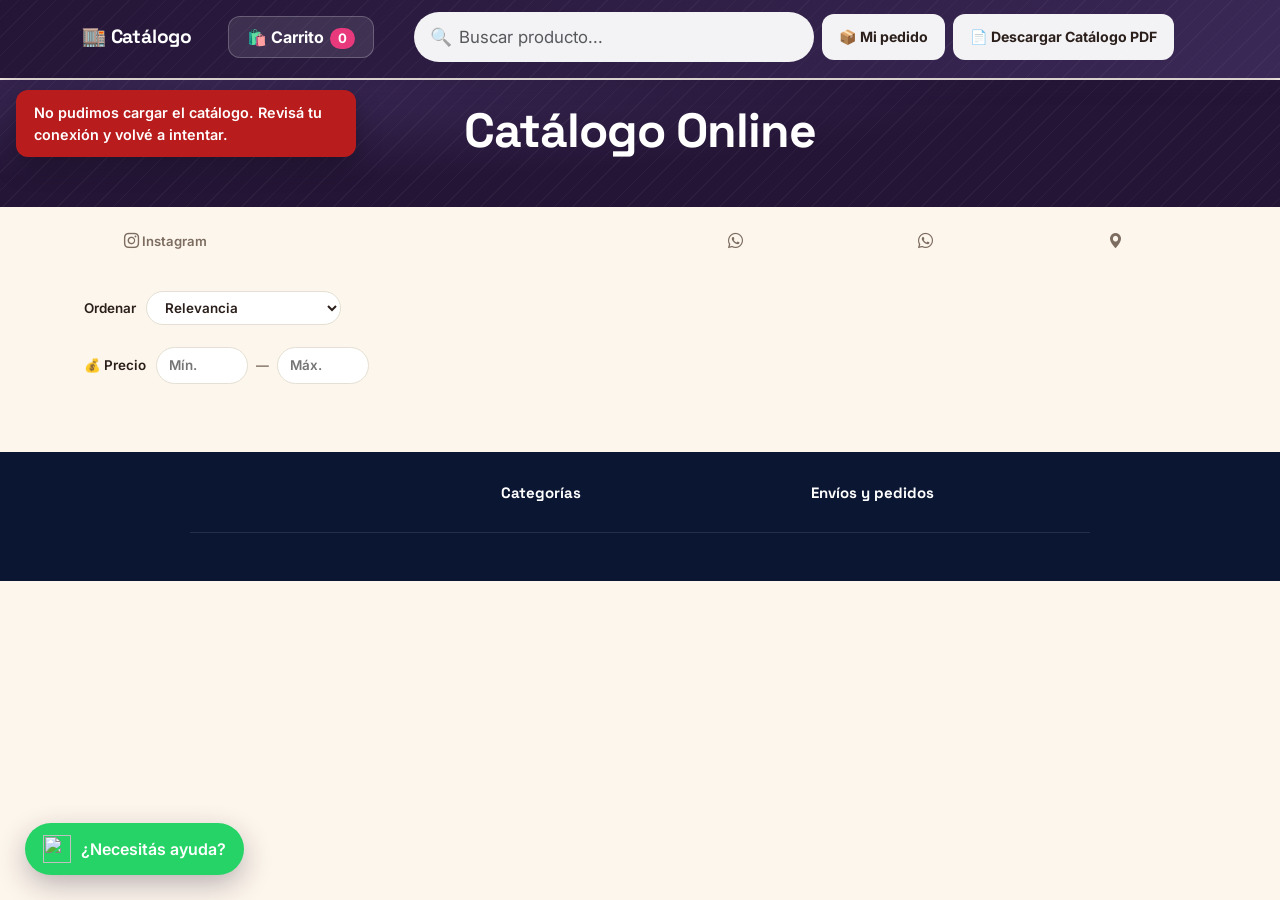
==== commit b42560eb: "Add files via upload" ====
--- a/index.html
+++ b/index.html
@@ -1,64 +1,114 @@
 <!DOCTYPE html>
 <html lang="es">
+
 <head>
-<meta charset="UTF-8">
-<meta name="viewport" content="width=device-width, initial-scale=1, viewport-fit=cover">
-<title>VeekPOS · Punto de Venta</title>
-<link href="https://cdn.jsdelivr.net/npm/bootstrap@5.3.3/dist/css/bootstrap.min.css" rel="stylesheet">
-<link rel="stylesheet" href="admin.css">
+    <meta charset="UTF-8">
+    <meta name="viewport" content="width=device-width, initial-scale=1, viewport-fit=cover">
+
+    <!-- ===== SEO BÁSICO =====
+         Los textos de acá abajo son solo un placeholder de respaldo por si
+         falla la carga de la configuración (ver aplicarApariencia() en
+         app.js), que los reemplaza con los datos reales de la hoja
+         CONFIGURACION apenas carga la página. Nunca debe quedar un nombre
+         de cliente puntual hardcodeado acá. -->
+    <title>Catálogo Mayorista | Envíos a todo el país</title>
+    <meta name="description" content="Catálogo mayorista online. Comprá con envíos a todo el país. Precios mayoristas, grandes cantidades y variedad de productos.">
+    <meta name="keywords" content="mayorista, compra mayorista, artículos mayoristas, envíos todo el país">
+    <meta name="robots" content="index, follow">
+    <meta name="author" content="">
+    <link rel="canonical" href="">
+
+    <!-- ===== OPEN GRAPH (WhatsApp, Facebook, LinkedIn) ===== -->
+    <meta property="og:type" content="website">
+    <meta property="og:url" content="">
+    <meta property="og:title" content="Catálogo Mayorista">
+    <meta property="og:description" content="Catálogo mayorista online con envíos a todo el país. Consultá precios y hacé tu pedido directamente por WhatsApp.">
+    <meta property="og:image" content="icon-512.png">
+    <meta property="og:image:width" content="512">
+    <meta property="og:image:height" content="512">
+    <meta property="og:locale" content="es_AR">
+    <meta property="og:site_name" content="">
+
+    <!-- ===== TWITTER / X CARD ===== -->
+    <meta name="twitter:card" content="summary_large_image">
+    <meta name="twitter:title" content="Catálogo Mayorista">
+    <meta name="twitter:description" content="Catálogo mayorista online con envíos a todo el país.">
+    <meta name="twitter:image" content="icon-512.png">
+
+    <!-- ===== SCHEMA.ORG — datos estructurados para Google =====
+         id="schema-negocio" para que app.js pueda reemplazar el "name"
+         con el nombre real del negocio apenas carga la config. -->
+    <script type="application/ld+json" id="schema-negocio">
+    {
+      "@context": "https://schema.org",
+      "@type": "Store",
+      "name": "",
+      "description": "Catálogo mayorista con envíos a todo el país.",
+      "url": "",
+      "logo": "icon-512.png",
+      "image": "icon-512.png",
+      "priceRange": "$$",
+      "currenciesAccepted": "ARS",
+      "paymentAccepted": "Transferencia, Efectivo, Tarjeta",
+      "areaServed": {
+        "@type": "Country",
+        "name": "Argentina"
+      },
+      "hasOfferCatalog": {
+        "@type": "OfferCatalog",
+        "name": "Catálogo mayorista de juguetes",
+        "description": "Juguetes y artículos varios al por mayor"
+      }
+    }
+    </script>
+
+    <!-- Favicon y PWA -->
+    <link rel="icon" type="image/png" sizes="32x32" href="favicon.ico">
+    <link rel="icon" type="image/png" sizes="512x512" href="icon-512.png">
+    <link rel="apple-touch-icon" sizes="192x192" href="icon-192.png">
+    <link rel="apple-touch-icon" sizes="512x512" href="icon-512.png">
+    <meta name="theme-color" content="#241536">
+
+    <link rel="preconnect" href="https://fonts.googleapis.com">
+    <link rel="preconnect" href="https://fonts.gstatic.com" crossorigin>
+    <link href="https://fonts.googleapis.com/css2?family=Space+Grotesk:wght@500;600;700&family=Inter:wght@400;500;600;700&family=JetBrains+Mono:wght@600;700&display=swap" rel="stylesheet">
+
+    <link href="https://cdn.jsdelivr.net/npm/bootstrap@5.3.3/dist/css/bootstrap.min.css" rel="stylesheet">
+    <link href="https://cdn.jsdelivr.net/npm/bootstrap-icons@1.11.3/font/bootstrap-icons.min.css" rel="stylesheet">
+    <link rel="stylesheet" href="css/style.css">
+
+    <!-- Datos del negocio (nombre, WhatsApp, SEO, etc.) — editar en config.js -->
+    <script src="config.js"></script>
 </head>
-<!-- ===== POPUP PROMOCIONAL ===== -->
-<div id="popupPromo" style="
-  display:none; position:fixed; inset:0; z-index:8000;
-  background:rgba(0,0,0,.75);
-  align-items:center; justify-content:center;
-  animation:fadeInPopup .3s ease;
-" onclick="if(event.target===this) cerrarPopupPromo()">
-  <div style="position:relative; max-width:min(560px,92vw); max-height:90vh;">
-    <button onclick="cerrarPopupPromo()" style="
-      position:absolute; top:-14px; right:-14px; z-index:1;
-      width:34px; height:34px; border-radius:50%;
-      background:#fff; border:none; font-size:18px;
-      cursor:pointer; box-shadow:0 2px 8px rgba(0,0,0,.3);
-      display:flex; align-items:center; justify-content:center;
-    ">✕</button>
-    <img id="popupPromoImg" src="" alt="Promoción"
-      style="width:100%; border-radius:12px; display:block;
-      max-height:90vh; object-fit:contain; box-shadow:0 8px 32px rgba(0,0,0,.4);">
+
+<body>
+  <!-- ===== POPUP PROMOCIONAL ===== -->
+  <div id="popupPromo" style="
+    display:none; position:fixed; inset:0; z-index:8000;
+    background:rgba(0,0,0,.75);
+    align-items:center; justify-content:center;
+    animation:fadeInPopup .3s ease;
+  " onclick="if(event.target===this) cerrarPopupPromo()">
+    <div style="position:relative; max-width:min(560px,92vw); max-height:90vh;">
+      <button onclick="cerrarPopupPromo()" style="
+        position:absolute; top:-14px; right:-14px; z-index:1;
+        width:34px; height:34px; border-radius:50%;
+        background:#fff; border:none; font-size:18px;
+        cursor:pointer; box-shadow:0 2px 8px rgba(0,0,0,.3);
+        display:flex; align-items:center; justify-content:center;
+      ">✕</button>
+      <img id="popupPromoImg" src="" alt="Promoción" loading="lazy"
+        style="width:100%; border-radius:12px; display:block;
+        max-height:90vh; object-fit:contain; box-shadow:0 8px 32px rgba(0,0,0,.4);">
+      <video id="popupPromoVideo" src="" style="display:none; width:100%; border-radius:12px;
+        max-height:90vh; object-fit:contain; box-shadow:0 8px 32px rgba(0,0,0,.4);"
+        autoplay playsinline muted loop></video>
+    </div>
   </div>
-</div>
-<style>@keyframes fadeInPopup{ from{opacity:0;transform:scale(.95)} to{opacity:1;transform:scale(1)} }</style>
-
-<!-- ===== PANTALLA DE ACTIVACIÓN DE LICENCIA — tapa todo si no hay licencia activada ===== -->
-<div class="license-screen-backdrop" id="licenseScreenBackdrop">
-  <div class="license-screen-card">
-    <div class="license-screen-icon">🔑</div>
-    <h4>Activar VeekPOS</h4>
-    <p class="text-muted" style="font-size:13.5px;">Ingresá el email y el PIN que te dieron al comprar la licencia.</p>
-    <div class="license-screen-error" id="licenseScreenError" style="display:none;"></div>
-    <div class="mb-2">
-      <label class="form-label">URL del servidor de licencias</label>
-      <input type="text" class="form-control" id="licenseScreenUrlServidor" placeholder="https://script.google.com/macros/s/.../exec">
-    </div>
-    <div class="mb-2">
-      <label class="form-label">Email</label>
-      <input type="text" class="form-control" id="licenseScreenEmail" placeholder="tu@email.com">
-    </div>
-    <div class="mb-3">
-      <label class="form-label">PIN</label>
-      <input type="text" class="form-control" id="licenseScreenPin" placeholder="123456" maxlength="6" inputmode="numeric">
-    </div>
-    <button class="btn btn-success w-100" id="licenseScreenBtn" onclick="activarLicenciaForm()">Activar</button>
-  </div>
-</div>
-
-<!-- ===== BANNER DE MODO LIMITADO ===== -->
-<div class="license-limited-banner" id="licenseLimitedBanner" style="display:none;">
-  <span class="ic">⚠️</span>
-  <span id="licenseLimitedBannerText">Licencia vencida — modo limitado.</span>
-</div>
-
-<body>
+  <style>
+  @keyframes fadeInPopup{ from{opacity:0;transform:scale(.95)} to{opacity:1;transform:scale(1)} }
+  </style>
+
   <!-- ===== LOADING CAT — Whisky ===== -->
   <div id="loadingCat" style="
     position:fixed; inset:0; z-index:9999;
@@ -78,7 +128,7 @@
         <div class="cat-nose"></div>
         <div class="cat-whiskers"></div>
       </div>
-      <div class="loading-text">Cargando panel...</div>
+      <div class="loading-text">Cargando...</div>
     </div>
   </div>
 
@@ -279,2334 +329,610 @@
 
 
 
-<!-- =================== SIDEBAR (desktop) =================== -->
-<div class="sidebar">
-  <div class="sidebar-brand">
-    <div class="mark" id="sidebarMark">J</div>
-    <div class="label"><span id="sidebarLabelTexto">JIREH</span><small id="sidebarLabelSub">PANEL ADMIN</small></div>
-  </div>
-  <nav id="navLinks">
-    <a href="#" data-target="dashboard"        onclick="mostrarSeccion('dashboard')"><span class="ic">🏠</span> Dashboard</a>
-    <a href="#" data-target="pos"              onclick="mostrarSeccion('pos')"><span class="ic">🏪</span> Punto de Venta</a>
-    <a href="#" data-target="ventasPOS"        onclick="mostrarSeccion('ventasPOS')"><span class="ic">🧾</span> Ventas POS</a>
-    <a href="#" data-target="cierreCaja"        onclick="mostrarSeccion('cierreCaja')"><span class="ic">🧮</span> Cierre de Caja</a>
-    <a href="#" data-target="movimientosCaja"   onclick="mostrarSeccion('movimientosCaja')"><span class="ic">💸</span> Movimientos de Caja</a>
-    <a href="#" data-target="pedidos"          onclick="mostrarSeccion('pedidos')"><span class="ic">📦</span> Pedidos</a>
-    <a href="#" data-target="productos"        onclick="mostrarSeccion('productos')"><span class="ic">🛒</span> Productos</a>
-    <a href="#" data-target="clientes"         onclick="mostrarSeccion('clientes'); cargarClientes();"><span class="ic">👥</span> Clientes</a>
-    <a href="#" data-target="reportes"         onclick="mostrarSeccion('reportes')"><span class="ic">📈</span> Reportes</a>
-    <a href="#" data-target="configuracion"    onclick="mostrarSeccion('configuracion')"><span class="ic">⚙️</span> Configuración</a>
-    <a href="#" data-target="instalador"       onclick="mostrarSeccion('instalador')"><span class="ic">🛠️</span> Instalador</a>
-  </nav>
-  <button class="logout-btn" onclick="logout()">⏻ Cerrar sesión</button>
-</div>
-
-<!-- =================== BOTTOM NAV (mobile) =================== -->
-<div class="bottom-nav">
-  <nav id="bottomNavLinks">
-    <a href="#" data-target="dashboard" onclick="mostrarSeccion('dashboard')"><span class="ic">🏠</span>Inicio</a>
-    <a href="#" data-target="pos"       onclick="mostrarSeccion('pos')"><span class="ic">🏪</span>Venta</a>
-    <a href="#" data-target="cierreCaja" onclick="mostrarSeccion('cierreCaja')"><span class="ic">🧮</span>Caja</a>
-    <a href="#" data-target="pedidos"   onclick="mostrarSeccion('pedidos')"><span class="ic">📦</span>Pedidos</a>
-    <a href="#" data-target="productos" onclick="mostrarSeccion('productos')"><span class="ic">🛒</span>Stock</a>
-    <a href="#" data-target="reportes"  onclick="mostrarSeccion('reportes')"><span class="ic">📈</span>Reportes</a>
-  </nav>
-</div>
-
-<!-- =================== MAIN CONTENT =================== -->
-<div class="content">
-
-  <!-- ===== DASHBOARD ===== -->
-  <div id="dashboard" class="seccion">
-    <div class="page-header">
-      <div><h1>Dashboard</h1><div class="sub">Resumen general del negocio</div></div>
+    <!-- FRANJA SUPERIOR: mensajes rotativos, configurables desde Configuración -->
+    <div id="top-banner" class="top-banner d-none">
+        <div class="top-banner-track" id="top-banner-track"></div>
     </div>
 
-    <!-- POS daily summary banner -->
-    <div class="pos-summary-card mb-3" id="posSummaryBanner">
-      <div>
-        <div class="ps-label">Ventas Hoy (POS)</div>
-        <div class="ps-value" id="posVentasHoyBanner">$0</div>
-      </div>
-      <div class="ps-divider"></div>
-      <div>
-        <div class="ps-label">Ventas Mes (POS)</div>
-        <div class="ps-value" id="posVentasMesBanner">$0</div>
-      </div>
-      <div class="ps-divider"></div>
-      <div>
-        <div class="ps-label">Ticket Promedio</div>
-        <div class="ps-value" id="posTicketPromBanner">$0</div>
-      </div>
-      <div class="ps-divider"></div>
-      <div>
-        <div class="ps-label">Total Pedidos</div>
-        <div class="ps-value" id="posTotalPedBanner">0</div>
-      </div>
-      <div style="margin-left:auto;">
-        <span class="ps-badge" id="posLiveBadge">📊 POS en tiempo real</span>
+    <!-- NAVBAR -->
+
+    <nav class="navbar navbar-dark fixed-top">
+
+        <div class="container">
+
+            <div class="navbar-top">
+
+                <span class="navbar-brand fw-bold">
+                    <span id="navbar-brand-icono">🏬</span> <span id="navbar-brand-texto">MAYORISTA</span>
+                </span>
+
+                <button
+                    class="btn btn-cart-top"
+                    onclick="abrirCarrito()">
+
+                    🛍️ Carrito <span id="cart-count" class="cart-count-badge">0</span>
+
+                </button>
+
+            </div>
+
+            <div class="navbar-search-row">
+
+                <div class="search-wrap">
+                    <span class="search-icon">🔍</span>
+                    <input
+                        id="search"
+                        class="form-control"
+                        placeholder="Buscar producto..."
+                        autocomplete="off"
+                        oninput="buscarProductos()">
+                    <button
+                        id="search-clear"
+                        class="search-clear"
+                        type="button"
+                        aria-label="Limpiar búsqueda"
+                        onclick="limpiarBusqueda()">
+                        ✕
+                    </button>
+                </div>
+
+                <button
+                    id="btn-consultar-pedido-nav"
+                    class="btn btn-pdf-top"
+                    type="button"
+                    onclick="abrirConsultaPedido()"
+                    title="Consultá el estado de tu pedido">
+                    📦 <span class="btn-texto-navbar">Mi pedido</span>
+                </button>
+
+                <button
+                    id="btn-descargar-pdf"
+                    class="btn btn-pdf-top"
+                    type="button"
+                    onclick="descargarCatalogoPDF()"
+                    title="Descargar en PDF los productos que se están mostrando">
+                    📄
+                    <span class="btn-texto-navbar btn-texto-navbar-full">Descargar Catálogo PDF</span>
+                    <span class="btn-texto-navbar-corto">PDF</span>
+                </button>
+
+            </div>
+
+        </div>
+
+    </nav>
+
+    <!-- INDICADOR DE PEDIDO MÍNIMO -->
+    <div id="minimo-progress" class="minimo-progress d-none">
+        <div class="container minimo-progress-inner">
+            <span id="minimo-progress-texto" class="minimo-progress-texto"></span>
+            <div class="minimo-progress-track">
+                <div id="minimo-progress-fill" class="minimo-progress-fill"></div>
+            </div>
+        </div>
+    </div>
+
+    <!-- HERO -->
+
+    <section class="hero" id="hero">
+        <div class="container text-center">
+
+            <h1 class="display-5 fw-bold" id="hero-titulo">
+                Catálogo Mayorista
+            </h1>
+
+            <p class="lead" id="hero-subtitulo">
+                Catálogo Mayorista Online
+            </p>
+
+        </div>
+    </section>
+
+    <section class="beneficios">
+
+        <div class="container">
+
+            <div class="row text-center gy-2" id="beneficios-row">
+
+                <div class="col-md-2 col-6" id="beneficio-instagram-wrap">
+                    <a href="#" id="beneficio-instagram" class="beneficio-item beneficio-link" target="_blank" rel="noopener">
+                        <i class="bi bi-instagram"></i> <span id="beneficio-instagram-texto">Instagram</span>
+                    </a>
+                </div>
+
+                <div class="col-md-2 col-6" id="beneficio-texto1-wrap">
+                    <span class="beneficio-item" id="beneficio-texto1-contenido"></span>
+                </div>
+
+                <div class="col-md-2 col-6" id="beneficio-texto2-wrap">
+                    <span class="beneficio-item" id="beneficio-texto2-contenido"></span>
+                </div>
+
+                <div class="col-md-2 col-6" id="beneficio-telefono1-wrap">
+                    <a href="#" id="beneficio-telefono1" class="beneficio-item beneficio-link" target="_blank" rel="noopener">
+                        <i class="bi bi-whatsapp"></i> <span id="beneficio-telefono1-texto"></span>
+                    </a>
+                </div>
+
+                <div class="col-md-2 col-6" id="beneficio-telefono2-wrap">
+                    <a href="#" id="beneficio-telefono2" class="beneficio-item beneficio-link" target="_blank" rel="noopener">
+                        <i class="bi bi-whatsapp"></i> <span id="beneficio-telefono2-texto"></span>
+                    </a>
+                </div>
+
+                <div class="col-md-2 col-6" id="beneficio-direccion-wrap">
+                    <a href="#" id="beneficio-direccion" class="beneficio-item beneficio-link" data-bs-toggle="modal" data-bs-target="#modalUbicacion">
+                        <i class="bi bi-geo-alt-fill"></i> <span id="beneficio-direccion-texto"></span>
+                    </a>
+                </div>
+
+            </div>
+
+        </div>
+
+    </section>
+
+    <!-- MODAL UBICACIÓN — mapa + dirección + teléfonos del local
+         (se completa dinámicamente desde el panel admin,
+         ver aplicarBeneficios() en app.js) -->
+    <div class="modal fade" id="modalUbicacion" tabindex="-1">
+      <div class="modal-dialog modal-dialog-centered">
+        <div class="modal-content rounded-4 border-0 shadow">
+
+          <div class="modal-header border-0 pb-0">
+            <h5 class="modal-title fw-bold">
+              <i class="bi bi-geo-alt-fill"></i> Nuestra ubicación
+            </h5>
+            <button type="button" class="btn-close" data-bs-dismiss="modal" aria-label="Cerrar"></button>
+          </div>
+
+          <div class="modal-body">
+
+            <div id="modalUbicacion-mapa-wrap" class="mapa-direccion-wrap d-none">
+                <iframe
+                    id="modalUbicacion-mapa-iframe"
+                    class="mapa-direccion-iframe"
+                    src=""
+                    loading="lazy"
+                    referrerpolicy="no-referrer-when-downgrade"
+                    title="Ubicación del local">
+                </iframe>
+            </div>
+
+            <p id="modalUbicacion-direccion" class="modalUbicacion-dato d-none">
+                <i class="bi bi-geo-alt-fill"></i> <span></span>
+            </p>
+
+            <a id="modalUbicacion-telefono1" href="#" target="_blank" rel="noopener" class="modalUbicacion-dato modalUbicacion-link d-none">
+                <i class="bi bi-whatsapp"></i> <span></span>
+            </a>
+
+            <a id="modalUbicacion-telefono2" href="#" target="_blank" rel="noopener" class="modalUbicacion-dato modalUbicacion-link d-none">
+                <i class="bi bi-whatsapp"></i> <span></span>
+            </a>
+
+            <a id="modalUbicacion-comofllegar" href="#" target="_blank" rel="noopener" class="btn btn-primary w-100 mt-2 d-none">
+                <i class="bi bi-signpost-2-fill"></i> Cómo llegar
+            </a>
+
+          </div>
+
+        </div>
       </div>
     </div>
 
-    <div class="row g-3">
-      <div class="col-6 col-md-3">
-        <div class="card p-3 dashboard-card metric-card" onclick="mostrarSeccion('masVendidos'); cargarMasVendidos();">
-          <div class="metric-icon bg-tint-amber">🏆</div>
-          <h6>Más Vendido</h6>
-          <h2 id="cantidadMasVendidos" style="font-size:18px;">Ver ranking →</h2>
-        </div>
-      </div>
-      <div class="col-6 col-md-3">
-        <div class="card p-3 dashboard-card metric-card" onclick="mostrarSeccion('productos')">
-          <div class="metric-icon bg-tint-blue">🛒</div>
-          <h6>Productos Activos</h6>
-          <h2 id="productosActivos">0</h2>
-        </div>
-      </div>
-      <div class="col-6 col-md-3">
-        <div class="card p-3 dashboard-card metric-card" onclick="mostrarSeccion('stockBajoProductos'); cargarStockBajo();">
-          <div class="metric-icon bg-tint-amber">⚠️</div>
-          <h6>Stock Bajo</h6>
-          <h2 id="stockBajo">0</h2>
-        </div>
-      </div>
-      <div class="col-6 col-md-3">
-        <div class="card p-3 dashboard-card metric-card" onclick="mostrarSeccion('productosAgotados'); cargarAgotados();">
-          <div class="metric-icon bg-tint-red">❌</div>
-          <h6>Stock 0</h6>
-          <h2 id="agotados">0</h2>
-        </div>
-      </div>
-      <div class="col-6 col-md-3">
-        <div class="card p-3 dashboard-card metric-card" onclick="mostrarSeccion('clientes'); cargarClientes();">
-          <div class="metric-icon bg-tint-blue">👥</div>
-          <h6>Clientes</h6>
-          <h2 id="clientesUnicos">0</h2>
-        </div>
-      </div>
-      <div class="col-6 col-md-3">
-        <div class="card p-3 dashboard-card metric-card" onclick="mostrarSeccion('pedidos')">
-          <div class="metric-icon bg-tint-blue">📦</div>
-          <h6>Pedidos Nuevos</h6>
-          <h2 id="pedidosNuevos">0</h2>
-        </div>
-      </div>
-      <div class="col-6 col-md-3">
-        <div class="card p-3 dashboard-card metric-card" onclick="mostrarSeccion('ventasPOS')">
-          <div class="metric-icon bg-tint-green">🏪</div>
-          <h6>Ventas POS Hoy</h6>
-          <h2 id="ventasPOSHoy">$0</h2>
-        </div>
-      </div>
-      <div class="col-6 col-md-3">
-        <div class="card p-3 dashboard-card metric-card" onclick="mostrarSeccion('ventasPOS')">
-          <div class="metric-icon bg-tint-green">🏪</div>
-          <h6>Ventas POS Mes</h6>
-          <h2 id="ventasPOSMes">$0</h2>
-        </div>
-      </div>
-      <div class="col-6 col-md-3">
-        <div class="card p-3 dashboard-card metric-card" onclick="mostrarSeccion('pedidos')">
-          <div class="metric-icon bg-tint-blue">📦</div>
-          <h6>Ventas Pedidos Hoy</h6>
-          <h2 id="ventasPedidosHoy">$0</h2>
-        </div>
-      </div>
-      <div class="col-6 col-md-3">
-        <div class="card p-3 dashboard-card metric-card" onclick="mostrarSeccion('pedidos')">
-          <div class="metric-icon bg-tint-blue">📦</div>
-          <h6>Ventas Pedidos Mes</h6>
-          <h2 id="ventasPedidosMes">$0</h2>
+    <!-- MODAL CONSULTA PEDIDO -->
+    <div class="modal fade" id="modalConsultaPedido" tabindex="-1">
+      <div class="modal-dialog modal-dialog-centered">
+        <div class="modal-content rounded-4 border-0 shadow">
+          <div class="modal-header border-0 pb-0">
+            <h5 class="modal-title fw-bold">📦 Consultar mi pedido</h5>
+            <button type="button" class="btn-close" data-bs-dismiss="modal"></button>
+          </div>
+          <div class="modal-body pt-2">
+
+            <!-- Formulario -->
+            <div id="consultaForm">
+              <div class="mb-3">
+                <label class="form-label fw-semibold" style="font-size:13.5px;">Número de pedido</label>
+                <div class="input-group">
+                  <span class="input-group-text fw-bold" style="background:#e9ecef;letter-spacing:.04em;">PED-</span>
+                  <input type="text" class="form-control" id="consultaPedidoId" placeholder="Ej: 1782779081593-t0g59m" inputmode="text">
+                </div>
+              </div>
+              <div class="mb-3">
+                <label class="form-label fw-semibold" style="font-size:13.5px;">Tu DNI o CUIT</label>
+                <input type="text" class="form-control" id="consultaDni" placeholder="Sin puntos ni espacios" inputmode="numeric">
+              </div>
+              <div id="consultaError" class="alert alert-danger py-2 d-none" style="font-size:13px;"></div>
+              <button class="btn btn-primary w-100 fw-bold" id="btnConsultar" onclick="ejecutarConsultaPedido()">
+                Consultar
+              </button>
+            </div>
+
+            <!-- Resultado -->
+            <div id="consultaResultado" style="display:none;">
+              <div id="consultaResultadoBody"></div>
+              <button class="btn btn-outline-secondary w-100 mt-3" onclick="resetConsultaPedido()">
+                Consultar otro pedido
+              </button>
+            </div>
+
+          </div>
         </div>
       </div>
     </div>
 
-    <!-- POS recent sales table -->
-    <div class="page-header mt-4 mb-2">
-      <div><h1 style="font-size:17px;">Últimas ventas del día (POS)</h1></div>
-      <div style="display:flex; gap:8px;">
-        <button class="btn btn-outline-secondary btn-sm" onclick="cargarVentasPOS()">↻ Actualizar</button>
-        <button class="btn btn-outline-primary btn-sm" onclick="mostrarSeccion('ventasPOS')">Ver historial completo →</button>
+    <!-- CATEGORÍAS -->
+
+    <section class="container categorias-section">
+        <div id="categoria-chips" class="chip-scroll" role="tablist" aria-label="Filtrar por categoría"></div>
+
+        <div class="orden-filtro-wrap">
+            <label for="orden-select" class="orden-filtro-label">Ordenar</label>
+            <select id="orden-select" class="orden-select" onchange="ordenarProductos()">
+                <option value="relevancia">Relevancia</option>
+                <option value="precio-asc">Precio: menor a mayor</option>
+                <option value="precio-desc">Precio: mayor a menor</option>
+                <option value="nombre-asc">Nombre: A-Z</option>
+                <option value="nombre-desc">Nombre: Z-A</option>
+            </select>
+        </div>
+
+        <div class="precio-filtro-wrap">
+
+            <span class="precio-filtro-label">💰 Precio</span>
+
+            <div class="precio-filtro-inputs">
+                <input
+                    type="number"
+                    id="precio-min"
+                    class="precio-input"
+                    placeholder="Mín."
+                    min="0"
+                    inputmode="numeric"
+                    oninput="filtrarPorPrecio()">
+
+                <span class="precio-filtro-sep">—</span>
+
+                <input
+                    type="number"
+                    id="precio-max"
+                    class="precio-input"
+                    placeholder="Máx."
+                    min="0"
+                    inputmode="numeric"
+                    oninput="filtrarPorPrecio()">
+            </div>
+
+            <button
+                id="precio-clear"
+                class="precio-filtro-clear"
+                type="button"
+                aria-label="Quitar filtro de precio"
+                onclick="limpiarFiltroPrecio()">
+                ✕
+            </button>
+
+        </div>
+    </section>
+
+    <!-- PRODUCTOS -->
+
+    <section class="container">
+
+        <div id="resultados-info" class="resultados-info"></div>
+
+        <div id="productos" class="row"></div>
+
+        <div id="sin-resultados" class="sin-resultados d-none">
+            <div class="sin-resultados-icon">🔍</div>
+            <h5>No encontramos productos</h5>
+            <p>Probá con otra palabra o elegí otra categoría.</p>
+            <button class="btn btn-outline-primary" onclick="limpiarFiltros()">Quitar filtros</button>
+        </div>
+
+    </section>
+
+    <!-- MODAL CARRITO -->
+
+    <div class="modal fade" id="cartModal" tabindex="-1">
+
+        <div class="modal-dialog modal-dialog-scrollable modal-cart-desktop">
+
+            <div class="modal-content">
+
+                <div class="modal-header">
+
+                    <h5 class="modal-title">
+                        🛍️ Tu carrito
+                    </h5>
+
+                    <button
+                        class="btn-close"
+                        data-bs-dismiss="modal"
+                        aria-label="Cerrar">
+                    </button>
+
+                </div>
+
+                <div class="modal-body modal-body-cart-cols">
+
+                    <!-- Columna izquierda: productos -->
+                    <div class="cart-col-productos">
+
+                        <div id="cart-items"></div>
+
+                        <div id="cart-empty" class="cart-empty d-none">
+                            <div class="cart-empty-icon">🛒</div>
+                            <p>Tu carrito está vacío.</p>
+                        </div>
+
+                    </div>
+
+                    <!-- Columna derecha: datos del cliente -->
+                    <div class="cart-col-datos">
+
+                        <p class="form-section-label">Datos para el pedido</p>
+
+                        <input
+                            type="text"
+                            id="clienteNombre"
+                            class="form-control mb-2"
+                            placeholder="Nombre y Apellido *">
+
+                        <input
+                            type="text"
+                            id="clienteEmpresa"
+                            class="form-control mb-1"
+                            placeholder="Transporte (opcional)"
+                            oninput="validarCampoTransporte()">
+                        <div id="clienteEmpresaError" class="text-danger small mb-2" style="display:none;"></div>
+
+                        <input
+                            type="text"
+                            id="clienteDireccion"
+                            class="form-control mb-2"
+                            placeholder="Dirección *">
+
+                        <div class="row g-2 mb-2">
+                            <div class="col-6">
+                                <input
+                                    type="text"
+                                    id="clienteLocalidad"
+                                    class="form-control"
+                                    placeholder="Localidad *">
+                            </div>
+                            <div class="col-6">
+                                <input
+                                    type="text"
+                                    id="clienteProvincia"
+                                    class="form-control"
+                                    placeholder="Provincia *">
+                            </div>
+                        </div>
+
+                        <input
+                            type="text"
+                            id="clienteCodigoPostal"
+                            class="form-control mb-2"
+                            placeholder="Código Postal (opcional)">
+
+                        <input
+                            type="tel"
+                            id="clienteTelefono"
+                            class="form-control mb-2"
+                            placeholder="Teléfono *">
+
+                        <input
+                            type="text"
+                            id="clienteDni"
+                            class="form-control mb-2"
+                            placeholder="DNI o CUIT *">
+
+                        <hr>
+
+                        <div class="cart-total-row">
+                            <span>Total</span>
+                            <h5 class="mb-0">$<span id="cart-total">0</span></h5>
+                        </div>
+
+                        <div id="cart-minimo-aviso" class="cart-minimo-aviso d-none">
+                            ⚠️ El pedido mínimo es $100.000
+                        </div>
+
+                    </div>
+
+                </div>
+
+                <div class="modal-footer">
+
+                    <button
+                        class="btn btn-danger"
+                        onclick="vaciarCarrito()">
+                        Vaciar carrito
+                    </button>
+
+                    <button
+                        id="btn-checkout"
+                        class="btn btn-success"
+                        onclick="checkoutWhatsapp()">
+                        <span class="btn-checkout-spinner"></span>
+                        <span id="btn-checkout-texto">Enviar pedido por WhatsApp</span>
+                    </button>
+
+                </div>
+
+            </div>
+
+        </div>
+
+    </div>
+
+    <!-- MODAL VISTA RÁPIDA -->
+
+    <div class="modal fade" id="quickViewModal" tabindex="-1">
+
+        <div class="modal-dialog modal-dialog-centered modal-lg">
+
+            <div class="modal-content">
+
+                <div class="modal-header">
+                    <button class="btn-close" data-bs-dismiss="modal" aria-label="Cerrar"></button>
+                </div>
+
+                <div class="modal-body">
+                    <div class="qv-layout">
+
+                        <div class="qv-col-imagen">
+                            <div id="qv-imagen-zoom-wrap" class="qv-imagen-zoom-wrap">
+                                <img id="qv-imagen" src="" alt="" class="qv-img" loading="lazy">
+                            </div>
+                        </div>
+
+                        <div class="qv-col-info">
+                            <small id="qv-categoria" class="text-muted d-block"></small>
+                            <h5 class="qv-titulo" id="qv-titulo"></h5>
+
+                            <div class="price qv-precio-grande" id="qv-precio"></div>
+
+                            <div id="qv-stock" class="stock-badge d-none mb-2"></div>
+
+                            <p class="qv-descripcion" id="qv-descripcion"></p>
+
+                            <div class="qty-stepper mt-2">
+                                <button class="qty-btn" onclick="cambiarQtyInput('qv-cantidad',-1)" aria-label="Restar">−</button>
+                                <input type="number" id="qv-cantidad" class="qty-input" value="1" min="1">
+                                <button class="qty-btn" onclick="cambiarQtyInput('qv-cantidad',1)" aria-label="Sumar">+</button>
+                            </div>
+
+                            <button class="btn btn-primary w-100 mt-3" id="qv-agregar">
+                                🛒 Agregar al carrito
+                            </button>
+                        </div>
+
+                    </div>
+
+                    <!-- PRODUCTOS RELACIONADOS (misma categoría) -->
+                    <div id="qv-relacionados-wrap" class="qv-relacionados-wrap d-none">
+                        <p class="qv-relacionados-titulo">También te puede interesar</p>
+                        <div id="qv-relacionados" class="qv-relacionados-scroll"></div>
+                    </div>
+
+                </div>
+
+            </div>
+
+        </div>
+
+    </div>
+
+    <!-- TOASTS -->
+    <div id="toast-container" class="toast-container" aria-live="polite" aria-atomic="true"></div>
+
+    <!-- BARRA INFERIOR CARRITO (MOBILE) -->
+    <button id="mobile-cart-bar" class="mobile-cart-bar d-none" onclick="abrirCarrito()">
+        <span class="mcb-left">
+            🛍️ <span id="mcb-count">0</span> producto(s)
+        </span>
+        <span class="mcb-right">
+            Ver carrito · $<span id="mcb-total">0</span>
+        </span>
+    </button>
+
+    <!-- VOLVER ARRIBA -->
+    <button id="scroll-top-btn" class="scroll-top-btn d-none" onclick="window.scrollTo({top:0,behavior:'smooth'})" aria-label="Volver arriba">
+        ↑
+    </button>
+
+    <!-- SCRIPTS -->
+
+    <script src="https://cdn.jsdelivr.net/npm/bootstrap@5.3.3/dist/js/bootstrap.bundle.min.js"></script>
+
+    <script src="js/app.js"></script>
+
+    <a
+        id="whatsapp-float-btn"
+        href="#"
+        target="_blank"
+        rel="noopener"
+        class="whatsapp-float-text"
+        aria-label="Ayuda por WhatsApp">
+
+        <img
+            id="whatsapp-float-icono"
+            src=""
+            alt=""
+            width="28"
+            height="28"
+            loading="lazy">
+
+        <span>¿Necesitás ayuda?</span>
+
+    </a>
+
+    <!-- ===== FOOTER SEO =====
+         Texto estático visible para Google aunque no ejecute el JS.
+         Los productos se cargan dinámicamente, así que este contenido
+         ayuda al crawler a entender de qué trata el sitio. ===== -->
+    <footer style="background:#0b1633; color:rgba(255,255,255,.6); padding:32px 24px; margin-top:40px; font-size:13px; line-height:1.7;">
+      <div style="max-width:900px; margin:0 auto;">
+        <div style="display:flex; flex-wrap:wrap; gap:32px; margin-bottom:20px;">
+          <div style="flex:1; min-width:200px;">
+            <h3 id="footer-titulo-1" style="color:#fff; font-size:15px; font-weight:700; margin:0 0 10px;"></h3>
+            <p id="footer-texto-1" style="margin:0;"></p>
+          </div>
+          <div style="flex:1; min-width:200px;">
+            <h3 style="color:#fff; font-size:15px; font-weight:700; margin:0 0 10px;">Categorías</h3>
+            <p id="footer-texto-2" style="margin:0;"></p>
+          </div>
+          <div style="flex:1; min-width:200px;">
+            <h3 style="color:#fff; font-size:15px; font-weight:700; margin:0 0 10px;">Envíos y pedidos</h3>
+            <p id="footer-texto-3" style="margin:0;"></p>
+          </div>
+        </div>
+        <p id="footer-copyright" style="margin:0; border-top:1px solid rgba(255,255,255,.1); padding-top:16px; text-align:center;"></p>
       </div>
-    </div>
-    <div class="card p-3">
-      <div class="table-responsive">
-        <table class="table table-striped">
-          <thead><tr><th>#Venta</th><th>Hora</th><th>Items</th><th>Forma de Pago</th><th>Total</th><th>Imprimir</th></tr></thead>
-          <tbody id="tablaPOSRecientes"></tbody>
-        </table>
-      </div>
-    </div>
-  </div>
-
-  <!-- ===== CLIENTES ===== -->
-  <div id="clientes" class="seccion">
-    <div class="page-header">
-      <div><h1>Clientes</h1><div class="sub">Historial de compra y cuentas a crédito</div></div>
-      <div class="d-flex gap-2">
-        <button class="btn btn-outline-secondary" id="btnActualizarClientes" onclick="actualizarClientesForm()">🔄 Actualizar</button>
-        <button class="btn btn-success" onclick="abrirModalNuevoCliente()">+ Nuevo Cliente</button>
-      </div>
-    </div>
-
-    <div class="card p-3 mb-3">
-      <div class="d-flex justify-content-between align-items-center flex-wrap gap-2">
-        <input type="text" id="buscarCliente" class="form-control" style="max-width:300px"
-          placeholder="Buscar por nombre, alias, transporte o DNI..." oninput="filtrarClientes()">
-        <div class="form-check">
-          <input class="form-check-input" type="checkbox" id="filtroSoloCredito" onchange="filtrarClientes()">
-          <label class="form-check-label" for="filtroSoloCredito" style="font-size:13px;">Mostrar solo clientes a crédito</label>
-        </div>
-      </div>
-    </div>
-
-    <div class="card p-3">
-      <div id="tablaClientes"></div>
-    </div>
-  </div>
-
-  <!-- ===== PRODUCTOS AGOTADOS ===== -->
-  <div id="productosAgotados" class="seccion">
-    <div class="page-header"><div><h1>Productos Agotados</h1><div class="sub">Sin stock disponible</div></div></div>
-    <div class="card p-3">
-      <div class="table-responsive">
-        <table class="table table-striped">
-          <thead><tr><th>Código</th><th>Producto</th><th>Stock</th></tr></thead>
-          <tbody id="tablaAgotados"></tbody>
-        </table>
-      </div>
-    </div>
-  </div>
-
-  <!-- ===== STOCK BAJO ===== -->
-  <div id="stockBajoProductos" class="seccion">
-    <div class="page-header"><div><h1>Stock Bajo</h1><div class="sub">Productos por reponer pronto</div></div></div>
-    <div class="card p-3">
-      <div class="table-responsive">
-        <table class="table table-striped">
-          <thead><tr><th>Código</th><th>Producto</th><th>Stock</th></tr></thead>
-          <tbody id="tablaStockBajo"></tbody>
-        </table>
-      </div>
-    </div>
-  </div>
-
-  <!-- ===== MAS VENDIDOS ===== -->
-  <div id="masVendidos" class="seccion">
-    <div class="page-header"><div><h1>🏆 Más Vendidos</h1><div class="sub">Ranking de productos por unidades vendidas</div></div></div>
-    <div class="card p-3">
-      <div class="table-responsive">
-        <table class="table table-striped">
-          <thead><tr><th>Código</th><th>Producto</th><th>Unidades Vendidas</th></tr></thead>
-          <tbody id="tablaMasVendidos"></tbody>
-        </table>
-      </div>
-    </div>
-  </div>
-
-  <!-- ===== PEDIDOS ===== -->
-  <div id="pedidos" class="seccion">
-    <div class="page-header">
-      <div><h1>Pedidos</h1><div class="sub">Seguimiento y estado de pedidos del catálogo web</div></div>
-      <button class="btn btn-outline-secondary btn-sm" onclick="recargarPedidos()">↻ Actualizar</button>
-    </div>
-    <div class="card p-3">
-      <div class="d-flex align-items-center gap-2 mb-3 flex-wrap">
-        <input type="text" id="buscarPedido" class="form-control" style="max-width:320px" placeholder="🔍 Buscar por pedido, cliente o DNI..." oninput="filtrarPedidos()">
-        <div class="d-flex gap-2 ms-auto flex-wrap">
-          <select class="form-select form-select-sm" id="filtroPedidoEstado" style="max-width:160px;" onchange="filtrarPedidos()">
-            <option value="">Todos los estados</option>
-            <option value="NUEVO">Nuevo</option>
-            <option value="PREPARANDO">Preparando</option>
-            <option value="ENVIADO">Enviado</option>
-            <option value="CANCELADO">Cancelado</option>
-          </select>
-        </div>
-      </div>
-      <div id="tablaPedidos"></div>
-    </div>
-  </div>
-
-  <!-- ===== PRODUCTOS ===== -->
-  <div id="productos" class="seccion">
-    <div class="page-header">
-      <div><h1>Productos</h1><div class="sub">Catálogo e inventario</div></div>
-      <div class="d-flex gap-2">
-        <button class="btn btn-outline-secondary btn-sm" onclick="actualizarCatalogoProductosManual()">↻ Actualizar</button>
-        <button class="btn btn-success" onclick="nuevoProducto()">+ Nuevo Producto</button>
-      </div>
-    </div>
-
-    <div style="position:sticky; top:-26px; z-index:10; background:var(--slate-50); padding:8px 0 6px; margin:-26px -30px 0; padding-left:30px; padding-right:30px;">
-      <div class="card p-2">
-        <div class="d-flex align-items-center gap-2 flex-wrap">
-          <input type="text" id="buscarProducto" class="form-control form-control-sm" style="max-width:260px"
-            placeholder="Buscar por código o nombre..." oninput="filtrarProductosConDemora()">
-          <select id="filtroCategoriaProductos" class="form-select form-select-sm" style="max-width:180px" onchange="filtrarProductos()">
-            <option value="">Todas las categorías</option>
-          </select>
-          <select id="filtroEstadoProducto" class="form-select form-select-sm" style="max-width:170px" onchange="filtrarProductos()">
-            <option value="">Todos los productos</option>
-            <option value="sin_imagen">Sin imagen</option>
-            <option value="sin_stock">Sin stock (0)</option>
-            <option value="stock_negativo">Stock negativo</option>
-            <option value="sin_imagen_y_stock">Sin imagen y sin stock</option>
-          </select>
-        </div>
-      </div>
-      <div class="card p-2 mt-1 etiquetas-bar">
-        <div class="d-flex justify-content-between align-items-center flex-wrap gap-2">
-          <span class="text-muted" style="font-size:12px;" id="etiquetasSeleccionInfo">Ningún producto seleccionado</span>
-          <div class="d-flex gap-2 flex-wrap">
-            <button class="btn btn-outline-dark btn-sm" id="btnGenerarQROffline" onclick="abrirModalQROffline()" disabled>
-              📦 Generar QR de Identificación
-            </button>
-            <button class="btn btn-outline-secondary btn-sm" id="btnGenerarQR" onclick="abrirModalQR()" disabled>
-              📱 Generar QR de Precio
-            </button>
-            <button class="btn btn-outline-primary btn-sm" id="btnGenerarEtiquetas" onclick="abrirModalEtiquetas()" disabled>
-              🏷️ Generar Etiquetas
-            </button>
-          </div>
-        </div>
-      </div>
-    </div>
-
-    <div class="card p-3">
-      <div class="table-responsive">
-        <table class="table table-striped">
-          <thead><tr>
-            <th style="width:36px;"><input type="checkbox" id="checkTodosProductos" onchange="toggleTodosProductos(this)"></th>
-            <th style="width:56px;">Foto</th><th>Código</th><th>Producto</th><th>Categoría</th><th>Precio</th><th>Stock</th><th>Estado</th><th>Acciones</th>
-          </tr></thead>
-          <tbody id="tablaProductos"></tbody>
-        </table>
-      </div>
-    </div>
-  </div>
-
-  <!-- ===== POS ===== -->
-  <div id="pos" class="seccion">
-    <div class="page-header">
-      <div><h1>Punto de Venta</h1><div class="sub">Escaneá, buscá o tocá un producto para agregarlo al ticket</div></div>
-      <div class="d-flex gap-2">
-        <button class="btn-shortcuts-help" id="btnActualizarCatalogo" onclick="actualizarCatalogoPOSManual()" title="Volver a pedir el catálogo">🔄 Actualizar catálogo</button>
-        <button class="btn-shortcuts-help" id="btnShortcutsHelp" onclick="toggleShortcutsHelp()" title="Atajos de teclado">⌨️ Atajos</button>
-      </div>
-    </div>
-
-    <div class="pos-wrap">
-      <!-- LEFT -->
-      <div class="pos-left">
-        <div class="pos-scanbar">
-          <div class="scan-icon">🔎<span></span></div>
-          <input
-            type="text" id="posBusqueda" autocomplete="off"
-            inputmode="text"
-            placeholder="Escaneá o escribí para buscar... (Ctrl+K)"
-            oninput="onPosInput(event)" onkeyup="onPosInputKeyup(event)">
-          <span id="scannerStatus" class="scanner-status idle"><span class="dot"></span> Listo</span>
-          <button class="btn-camera-scan" id="btnCameraScan" onclick="abrirCamaraScan()" title="Escanear con cámara">📷</button>
-        </div>
-
-        <!-- Panel de producto recién escaneado, con su imagen cargada -->
-        <div class="scan-result-panel" id="scanResultPanel">
-          <div class="scan-result-label"><span class="dot"></span> Último escaneado</div>
-          <div class="scan-result-body">
-            <div class="scan-result-thumb" id="scanResultThumb">🛒</div>
-            <div class="scan-result-info">
-              <div class="scan-result-name" id="scanResultName">Escaneá un producto para verlo aquí</div>
-              <div class="scan-result-code mono" id="scanResultCode">—</div>
-            </div>
-            <div class="scan-result-price" id="scanResultPrice">—</div>
-          </div>
-        </div>
-
-        <div class="pos-categories" id="posCategorias"></div>
-
-        <div class="pos-grid-wrap">
-          <div id="posProductGrid" class="pos-product-grid"></div>
-        </div>
-      </div>
-
-      <!-- RIGHT: ticket -->
-      <div class="ticket-panel">
-        <div class="ticket-header">
-          <h5>🧾 Ticket</h5>
-          <span class="count-pill" id="ticketCount">0</span>
-        </div>
-
-        <div class="ticket-items" id="ticketItemsWrap">
-          <div class="ticket-empty" id="ticketEmptyState">
-            <div class="ic">🛒</div>
-            <strong>El ticket está vacío</strong>
-            <span>Escaneá o tocá un producto para empezar</span>
-          </div>
-          <div id="ticketPOS"></div>
-        </div>
-
-        <div class="ticket-footer">
-          <div class="ticket-totals">
-            <div class="trow"><span>Artículos</span><span class="money" id="ticketItemsCount">0</span></div>
-            <div class="trow"><span>Subtotal</span><span class="money">$<span id="subtotalPOS">0</span></span></div>
-            <div class="trow" id="rowDescuentoPOS" style="display:none;">
-              <span>Descuento</span>
-              <span class="money" id="descuentoMontoPOS" style="color:var(--red-500);">-$0</span>
-            </div>
-            <div class="trow grand"><span>Total</span><span class="money">$<span id="totalPOS">0</span></span></div>
-          </div>
-          <!-- 4 botones compactos en fila -->
-          <div class="pos-action-bar">
-            <button class="pos-action-btn pos-btn-finalize" id="btnFinalizarVenta" onclick="abrirModalFinalizarVenta()">✅ Finalizar <kbd>F2</kbd></button>
-            <button class="pos-action-btn pos-btn-print"   id="btnImprimirTicket" onclick="imprimirTicketThermal()" title="Imprimir" disabled>🖨️</button>
-            <button class="pos-action-btn pos-btn-pedido"  id="btnGenerarPedido"  onclick="abrirModalPedidoAdmin()" title="Pedido">📦</button>
-            <button class="pos-action-btn pos-btn-clear"   id="btnVaciarTicket"   onclick="vaciarTicketPOS()"       title="Vaciar">🗑️</button>
-          </div>
-        </div>
-      </div>
-    </div>
-
-    <!-- ===== AYUDA DE ATAJOS DE TECLADO ===== -->
-    <div class="shortcuts-help-backdrop" id="shortcutsHelpBackdrop" onclick="cerrarShortcutsHelp(event)">
-      <div class="shortcuts-help-modal">
-        <div class="shortcuts-help-header">
-          <h6>⌨️ Atajos de teclado</h6>
-          <button onclick="toggleShortcutsHelp()">✕</button>
-        </div>
-        <div class="shortcuts-help-body">
-          <div class="sh-row"><kbd>Ctrl</kbd> + <kbd>K</kbd><span>Ir al buscador / escaneo</span></div>
-          <div class="sh-row"><kbd>↑</kbd> <kbd>↓</kbd> <kbd>←</kbd> <kbd>→</kbd><span>Navegar entre productos del catálogo</span></div>
-          <div class="sh-row"><kbd>Enter</kbd><span>Agregar producto seleccionado al ticket</span></div>
-          <div class="sh-row"><kbd>+</kbd> / <kbd>-</kbd><span>Sumar / restar cantidad del último producto agregado</span></div>
-          <div class="sh-row"><kbd>1</kbd> <kbd>2</kbd> <kbd>3</kbd><span>Elegir forma de pago (Efectivo / Transfer. / Tarjeta)</span></div>
-          <div class="sh-row"><kbd>F2</kbd><span>Finalizar venta</span></div>
-          <div class="sh-row"><kbd>Esc</kbd><span>Vaciar ticket actual</span></div>
-        </div>
-      </div>
-    </div>
-  </div>
-
-  <!-- ===== VENTAS POS (historial + reimpresión) ===== -->
-  <div id="ventasPOS" class="seccion">
-    <div class="page-header">
-      <div><h1>🧾 Ventas POS</h1><div class="sub">Historial de ventas de mostrador — reimprimí cualquier ticket</div></div>
-      <button class="btn btn-outline-secondary btn-sm" onclick="recargarVentasPOSHistorial()">↻ Actualizar</button>
-    </div>
-
-    <div class="card p-2 mb-3">
-      <div class="d-flex align-items-end flex-wrap gap-2">
-        <div>
-          <label class="form-label" style="font-size:11px;margin-bottom:2px;">Buscar</label>
-          <input type="text" id="vpBuscar" class="form-control form-control-sm" style="max-width:200px"
-            placeholder="# venta..." oninput="filtrarVentasPOSHistorial()">
-        </div>
-        <div>
-          <label class="form-label" style="font-size:11px;margin-bottom:2px;">Forma de pago</label>
-          <select id="vpFormaPago" class="form-select form-select-sm" style="max-width:145px;" onchange="filtrarVentasPOSHistorial()">
-            <option value="">Todas</option>
-            <option value="EFECTIVO">Efectivo</option>
-            <option value="TRANSFERENCIA">Transferencia</option>
-            <option value="TARJETA">Tarjeta</option>
-          </select>
-        </div>
-        <div>
-          <label class="form-label" style="font-size:11px;margin-bottom:2px;">Estado</label>
-          <select id="vpEstado" class="form-select form-select-sm" style="max-width:130px;" onchange="filtrarVentasPOSHistorial()">
-            <option value="">Todas</option>
-            <option value="activas">Solo activas</option>
-            <option value="anuladas">Solo anuladas</option>
-          </select>
-        </div>
-        <div>
-          <label class="form-label" style="font-size:11px;margin-bottom:2px;">Desde</label>
-          <input type="date" id="vpDesde" class="form-control form-control-sm" style="max-width:140px;">
-        </div>
-        <div>
-          <label class="form-label" style="font-size:11px;margin-bottom:2px;">Hasta</label>
-          <input type="date" id="vpHasta" class="form-control form-control-sm" style="max-width:140px;">
-        </div>
-        <button class="btn btn-outline-primary btn-sm" onclick="cargarVentasPOSHistorial()">Filtrar</button>
-      </div>
-    </div>
-
-    <div class="card p-3">
-      <div class="table-responsive">
-        <table class="table table-striped">
-          <thead><tr><th>#Venta</th><th>Fecha</th><th>Hora</th><th>Items</th><th>Forma de Pago</th><th>Total</th><th>Reimprimir</th></tr></thead>
-          <tbody id="tablaVentasPOSHistorial"></tbody>
-        </table>
-      </div>
-    </div>
-  </div>
-
-  <!-- ===== CIERRE DE CAJA ===== -->
-  <div id="cierreCaja" class="seccion">
-    <div class="page-header">
-      <div><h1>🧮 Cierre de Caja</h1><div class="sub">Reconciliación diaria — compará lo esperado contra lo contado</div></div>
-      <div style="display:flex; gap:8px;">
-        <button class="btn btn-outline-secondary btn-sm" onclick="cargarResumenCierreCaja(document.getElementById('ccFechaSelector')?.value)">↻ Recalcular</button>
-        <button class="btn btn-outline-primary btn-sm" onclick="imprimirCierreCaja()">🖨️ Imprimir Cierre</button>
-      </div>
-    </div>
-
-    <div class="card p-3 mb-3">
-      <div class="d-flex justify-content-between align-items-center flex-wrap gap-2 mb-2">
-        <div class="d-flex align-items-center gap-3">
-          <div>
-            <div class="sub" style="margin:0;">Fecha del cierre</div>
-            <h5 style="margin:0;" id="ccFechaLabel">—</h5>
-          </div>
-          <input type="date" id="ccFechaSelector" class="form-control form-control-sm" style="max-width:160px;"
-            onchange="cargarResumenCierreCaja(this.value)">
-        </div>
-        <div class="text-end d-flex gap-4 align-items-center">
-          <div class="text-end">
-            <div class="sub" style="margin:0;">Total ventas</div>
-            <h5 style="margin:0;color:var(--green-600);" id="ccTotalVentas">$0</h5>
-          </div>
-          <div class="text-end">
-            <div class="sub" style="margin:0;">Cantidad</div>
-            <h5 style="margin:0;" id="ccCantidadVentas">0 ventas</h5>
-          </div>
-        </div>
-      </div>
-      <div class="cc-estado" id="cierreCajaEstado"></div>
-    </div>
-
-    <div class="cc-grid">
-      <!-- EFECTIVO -->
-      <div class="card p-3 cc-card">
-        <div class="cc-card-head">
-          <span class="cc-ic">💵</span>
-          <h6>Efectivo</h6>
-        </div>
-        <div class="cc-row"><span>Esperado (ventas + movimientos)</span><strong id="ccEfectivoEsperado">$0</strong></div>
-        <div class="cc-movimientos-detalle" id="ccMovimientosDetalle" style="display:none;">
-          <div class="cc-mov-line"><span>Ventas en efectivo</span><span id="ccVentasEfectivo">$0</span></div>
-          <div class="cc-mov-line" id="ccPagosClientesEfectivoLinea" style="display:none;"><span>Pagos de clientes</span><span id="ccPagosClientesEfectivo">$0</span></div>
-          <div class="cc-mov-line cc-mov-ingreso"><span>+ Ingresos de caja</span><span id="ccMovIngresos">$0</span></div>
-          <div class="cc-mov-line cc-mov-egreso"><span>− Egresos de caja</span><span id="ccMovEgresos">$0</span></div>
-          <a href="#" class="cc-mov-link" onclick="mostrarSeccion('movimientosCaja'); return false;">Ver detalle de movimientos →</a>
-        </div>
-        <div class="cc-row">
-          <span>Contado físicamente</span>
-          <input type="number" class="form-control form-control-sm cc-input" id="ccEfectivoContado" placeholder="0" min="0" step="1" oninput="calcularDiferenciasCierreCaja()">
-        </div>
-        <div class="cc-row cc-diff-row"><span>Diferencia</span><strong id="ccEfectivoDif" class="cc-dif-ok">$0</strong></div>
-      </div>
-
-      <!-- TRANSFERENCIA -->
-      <div class="card p-3 cc-card">
-        <div class="cc-card-head">
-          <span class="cc-ic">📲</span>
-          <h6>Transferencia</h6>
-        </div>
-        <div class="cc-row"><span>Esperado (ventas + movimientos)</span><strong id="ccTransferenciaEsperado">$0</strong></div>
-        <div class="cc-movimientos-detalle" id="ccMovimientosDetalleTransf" style="display:none;">
-          <div class="cc-mov-line"><span>Ventas transferencia</span><span id="ccVentasTransferencia">$0</span></div>
-          <div class="cc-mov-line" id="ccPagosClientesTransfLinea" style="display:none;"><span>Pagos de clientes</span><span id="ccPagosClientesTransf">$0</span></div>
-          <div class="cc-mov-line cc-mov-ingreso"><span>+ Ingresos de caja</span><span id="ccMovIngresosTransf">$0</span></div>
-          <div class="cc-mov-line cc-mov-egreso"><span>− Egresos de caja</span><span id="ccMovEgresosTransf">$0</span></div>
-          <a href="#" class="cc-mov-link" onclick="mostrarSeccion('movimientosCaja'); return false;">Ver detalle de movimientos →</a>
-        </div>
-        <div class="cc-row">
-          <span>Contado / conciliado</span>
-          <input type="number" class="form-control form-control-sm cc-input" id="ccTransferenciaContado" placeholder="0" min="0" step="1" oninput="calcularDiferenciasCierreCaja()">
-        </div>
-        <div class="cc-row cc-diff-row"><span>Diferencia</span><strong id="ccTransferenciaDif" class="cc-dif-ok">$0</strong></div>
-      </div>
-
-      <!-- TARJETA -->
-      <div class="card p-3 cc-card">
-        <div class="cc-card-head">
-          <span class="cc-ic">💳</span>
-          <h6>Tarjeta</h6>
-        </div>
-        <div class="cc-row"><span>Esperado (ventas + pagos + movimientos)</span><strong id="ccTarjetaEsperado">$0</strong></div>
-        <div class="cc-movimientos-detalle" id="ccMovimientosDetalleTarjeta" style="display:none;">
-          <div class="cc-mov-line"><span>Ventas tarjeta</span><span id="ccVentasTarjeta">$0</span></div>
-          <div class="cc-mov-line" id="ccPagosClientesTarjetaLinea" style="display:none;"><span>Pagos de clientes</span><span id="ccPagosClientesTarjeta">$0</span></div>
-          <div class="cc-mov-line cc-mov-ingreso"><span>+ Ingresos de caja</span><span id="ccMovIngresosTarjeta">$0</span></div>
-          <div class="cc-mov-line cc-mov-egreso"><span>− Egresos de caja</span><span id="ccMovEgresosTarjeta">$0</span></div>
-          <a href="#" class="cc-mov-link" onclick="mostrarSeccion('movimientosCaja'); return false;">Ver detalle de movimientos →</a>
-        </div>
-        <div class="cc-row">
-          <span>Contado / conciliado</span>
-          <input type="number" class="form-control form-control-sm cc-input" id="ccTarjetaContado" placeholder="0" min="0" step="1" oninput="calcularDiferenciasCierreCaja()">
-        </div>
-        <div class="cc-row cc-diff-row"><span>Diferencia</span><strong id="ccTarjetaDif" class="cc-dif-ok">$0</strong></div>
-      </div>
-    </div>
-
-    <!-- TOTALES -->
-    <div class="card p-3 mt-3 cc-total-card">
-      <div class="cc-total-row">
-        <div>
-          <div class="ps-label" style="color:var(--slate-500);">Total Esperado</div>
-          <div class="cc-total-value" id="ccTotalEsperado">$0</div>
-        </div>
-        <div>
-          <div class="ps-label" style="color:var(--slate-500);">Total Contado</div>
-          <div class="cc-total-value" id="ccTotalContado">$0</div>
-        </div>
-        <div>
-          <div class="ps-label" style="color:var(--slate-500);">Diferencia Total</div>
-          <div class="cc-total-value" id="ccTotalDif">$0</div>
-        </div>
-      </div>
-
-      <div class="mt-3">
-        <label class="form-label" style="font-size:13px;">Observaciones (opcional)</label>
-        <textarea class="form-control" id="ccObservaciones" rows="2" placeholder="Ej: faltante por vuelto mal dado, billete falso detectado, etc."></textarea>
-      </div>
-
-      <div class="mt-3 d-flex justify-content-end">
-        <button class="btn btn-success" id="btnGuardarCierreCaja" onclick="guardarCierreCajaForm()">💾 Guardar Cierre de Caja</button>
-      </div>
-    </div>
-
-    <!-- HISTORIAL -->
-    <div class="page-header mt-4 mb-2">
-      <div><h1 style="font-size:17px;">Historial de cierres</h1></div>
-    </div>
-    <div class="card p-3">
-      <div class="table-responsive">
-        <table class="table table-striped">
-          <thead><tr><th>Fecha</th><th>Esperado</th><th>Contado</th><th>Diferencia</th><th>Vendedor</th><th>Observaciones</th></tr></thead>
-          <tbody id="tablaCierresCaja"></tbody>
-        </table>
-      </div>
-    </div>
-  </div>
-
-  <!-- ===== MOVIMIENTOS DE CAJA (ingresos / egresos manuales) ===== -->
-  <div id="movimientosCaja" class="seccion">
-    <div class="page-header">
-      <div><h1>💸 Movimientos de Caja</h1><div class="sub">Ingresos y egresos manuales — retiros, gastos chicos, aportes</div></div>
-      <div class="d-flex align-items-center gap-2">
-        <input type="date" id="mcFechaSelector" class="form-control form-control-sm" style="max-width:160px;" onchange="cargarMovimientosCajaHoy()">
-        <button class="btn btn-outline-secondary btn-sm" onclick="cargarMovimientosCajaHoy()">↻ Actualizar</button>
-      </div>
-    </div>
-
-    <!-- Resumen del día -->
-    <div class="mc-summary-row">
-      <div class="card p-3 mc-summary-card">
-        <div class="ps-label" id="mcLabelIngresos">Ingresos de hoy</div>
-        <div class="mc-summary-value mc-ingreso" id="mcTotalIngresos">$0</div>
-      </div>
-      <div class="card p-3 mc-summary-card">
-        <div class="ps-label" id="mcLabelEgresos">Egresos de hoy</div>
-        <div class="mc-summary-value mc-egreso" id="mcTotalEgresos">$0</div>
-      </div>
-      <div class="card p-3 mc-summary-card">
-        <div class="ps-label">Saldo neto</div>
-        <div class="mc-summary-value" id="mcSaldoNeto">$0</div>
-      </div>
-    </div>
-
-    <!-- Alta rápida -->
-    <div class="card p-3 mb-3">
-      <div class="mc-form-row">
-        <div class="mc-tipo-toggle" id="mcTipoToggle">
-          <button type="button" class="mc-tipo-btn active" data-tipo="INGRESO" onclick="elegirTipoMovimientoCaja(this,'INGRESO')">⬆️ Ingreso</button>
-          <button type="button" class="mc-tipo-btn" data-tipo="EGRESO" onclick="elegirTipoMovimientoCaja(this,'EGRESO')">⬇️ Egreso</button>
-        </div>
-        <input type="number" class="form-control" id="mcMonto" placeholder="Monto" min="0" step="1" style="max-width:130px;">
-        <select class="form-select" id="mcFormaPago" style="max-width:145px;">
-          <option value="EFECTIVO">💵 Efectivo</option>
-          <option value="TRANSFERENCIA">📲 Transferencia</option>
-          <option value="TARJETA">💳 Tarjeta</option>
-        </select>
-        <input type="text" class="form-control" id="mcMotivo" placeholder="Motivo (ej: Retiro para el banco...)">
-        <button class="btn btn-success" id="btnGuardarMovimientoCaja" onclick="guardarMovimientoCajaForm()">+ Registrar</button>
-      </div>
-    </div>
-
-    <!-- Listado del día -->
-    <div class="card p-3">
-      <div class="table-responsive">
-        <table class="table table-striped">
-          <thead><tr><th>Hora</th><th>Tipo</th><th>Motivo</th><th>Pago</th><th>Monto</th><th>Cajero</th><th></th></tr></thead>
-          <tbody id="tablaMovimientosCaja"></tbody>
-        </table>
-      </div>
-    </div>
-  </div>
-
-  <!-- ===== REPORTES ===== -->
-  <div id="reportes" class="seccion">
-    <div class="page-header"><div><h1>Reportes</h1><div class="sub">Indicadores generales de venta</div></div></div>
-
-    <!-- Resumen general fijo (no usa el filtro de fecha, es histórico/del mes) -->
-    <div class="card p-3 mb-3">
-      <div class="row g-3">
-        <div class="col-6 col-md-4"><div class="card p-3 metric-card"><div class="metric-icon bg-tint-green">💰</div><h6>Ventas Totales</h6><h2 id="ventasTotales">$0</h2></div></div>
-        <div class="col-6 col-md-4"><div class="card p-3 metric-card"><div class="metric-icon bg-tint-blue">📦</div><h6>Total Pedidos</h6><h2 id="totalPedidos">0</h2></div></div>
-        <div class="col-6 col-md-4"><div class="card p-3 metric-card"><div class="metric-icon bg-tint-green">💵</div><h6>Ticket Promedio</h6><h2 id="ticketPromedio">$0</h2></div></div>
-      </div>
-    </div>
-
-    <!-- Filtro de fecha compartido por los 6 reportes de abajo -->
-    <div class="card p-3 mb-3">
-      <div class="d-flex flex-wrap gap-2 align-items-end">
-        <div>
-          <label class="form-label" style="font-size:12px; margin-bottom:2px;">Desde</label>
-          <input type="date" id="repDesde" class="form-control form-control-sm" style="max-width:160px;">
-        </div>
-        <div>
-          <label class="form-label" style="font-size:12px; margin-bottom:2px;">Hasta</label>
-          <input type="date" id="repHasta" class="form-control form-control-sm" style="max-width:160px;">
-        </div>
-        <button class="btn btn-outline-primary btn-sm" onclick="cargarTodosLosReportes()">Aplicar a los 6 reportes</button>
-        <span class="text-muted" style="font-size:12px;">Si no elegís fechas, se usa el mes en curso.</span>
-      </div>
-    </div>
-
-    <!-- REPORTE 1: Ventas por período -->
-    <div class="card p-3 mb-3" id="repVentasPeriodo">
-      <div class="d-flex justify-content-between align-items-center flex-wrap gap-2 mb-2">
-        <h6 class="mb-0">📈 Ventas por período</h6>
-        <button class="btn btn-outline-secondary btn-sm" onclick="exportarReportePDF('repVentasPeriodo','Ventas por periodo')">⬇️ Exportar PDF</button>
-      </div>
-      <div class="row g-2 mb-3" id="repVentasPeriodoResumen"></div>
-      <div class="table-responsive">
-        <table class="table table-striped table-sm">
-          <thead><tr><th>Fecha</th><th>POS</th><th>Pedidos</th><th>Total</th></tr></thead>
-          <tbody id="repVentasPeriodoTabla"><tr><td colspan="4" class="text-center text-muted py-3">Sin datos para el rango elegido</td></tr></tbody>
-        </table>
-      </div>
-    </div>
-
-    <!-- REPORTE 2: Productos más vendidos -->
-    <div class="card p-3 mb-3" id="repProductos">
-      <div class="d-flex justify-content-between align-items-center flex-wrap gap-2 mb-2">
-        <h6 class="mb-0">🏆 Productos más vendidos</h6>
-        <button class="btn btn-outline-secondary btn-sm" onclick="exportarReportePDF('repProductos','Productos mas vendidos')">⬇️ Exportar PDF</button>
-      </div>
-      <div class="table-responsive">
-        <table class="table table-striped table-sm">
-          <thead><tr><th>Código</th><th>Producto</th><th>Unidades vendidas</th><th>Ingresos</th></tr></thead>
-          <tbody id="repProductosTabla"><tr><td colspan="4" class="text-center text-muted py-3">Sin datos para el rango elegido</td></tr></tbody>
-        </table>
-      </div>
-    </div>
-
-    <!-- REPORTE 3: Ventas por categoría -->
-    <div class="card p-3 mb-3" id="repCategorias">
-      <div class="d-flex justify-content-between align-items-center flex-wrap gap-2 mb-2">
-        <h6 class="mb-0">🗂️ Ventas por categoría</h6>
-        <button class="btn btn-outline-secondary btn-sm" onclick="exportarReportePDF('repCategorias','Ventas por categoria')">⬇️ Exportar PDF</button>
-      </div>
-      <div class="table-responsive">
-        <table class="table table-striped table-sm">
-          <thead><tr><th>Categoría</th><th>Unidades vendidas</th><th>Ingresos</th></tr></thead>
-          <tbody id="repCategoriasTabla"><tr><td colspan="3" class="text-center text-muted py-3">Sin datos para el rango elegido</td></tr></tbody>
-        </table>
-      </div>
-    </div>
-
-    <!-- REPORTE 4: Formas de pago -->
-    <div class="card p-3 mb-3" id="repFormasPago">
-      <div class="d-flex justify-content-between align-items-center flex-wrap gap-2 mb-2">
-        <h6 class="mb-0">💳 Formas de pago</h6>
-        <button class="btn btn-outline-secondary btn-sm" onclick="exportarReportePDF('repFormasPago','Formas de pago')">⬇️ Exportar PDF</button>
-      </div>
-      <div class="table-responsive">
-        <table class="table table-striped table-sm">
-          <thead><tr><th>Forma de pago</th><th>Cantidad de ventas</th><th>Total cobrado</th></tr></thead>
-          <tbody id="repFormasPagoTabla"><tr><td colspan="3" class="text-center text-muted py-3">Sin datos para el rango elegido</td></tr></tbody>
-        </table>
-      </div>
-    </div>
-
-    <!-- REPORTE 5: Historial de cierres de caja -->
-    <div class="card p-3 mb-3" id="repCierres">
-      <div class="d-flex justify-content-between align-items-center flex-wrap gap-2 mb-2">
-        <h6 class="mb-0">🗒️ Historial de cierres de caja</h6>
-        <button class="btn btn-outline-secondary btn-sm" onclick="exportarReportePDF('repCierres','Cierres de caja')">⬇️ Exportar PDF</button>
-      </div>
-      <div class="table-responsive">
-        <table class="table table-striped table-sm">
-          <thead><tr><th>Fecha</th><th>Total esperado</th><th>Total contado</th><th>Diferencia</th><th>Vendedor</th></tr></thead>
-          <tbody id="repCierresTabla"><tr><td colspan="5" class="text-center text-muted py-3">Sin datos para el rango elegido</td></tr></tbody>
-        </table>
-      </div>
-    </div>
-
-    <!-- REPORTE 6: Clientes que más compran -->
-    <div class="card p-3 mb-3" id="repClientes">
-      <div class="d-flex justify-content-between align-items-center flex-wrap gap-2 mb-2">
-        <h6 class="mb-0">👥 Clientes que más compran</h6>
-        <button class="btn btn-outline-secondary btn-sm" onclick="exportarReportePDF('repClientes','Clientes')">⬇️ Exportar PDF</button>
-      </div>
-      <div class="table-responsive">
-        <table class="table table-striped table-sm">
-          <thead><tr><th>Cliente</th><th>Transporte</th><th>Pedidos</th><th>Total comprado</th></tr></thead>
-          <tbody id="repClientesTabla"><tr><td colspan="4" class="text-center text-muted py-3">Sin datos para el rango elegido</td></tr></tbody>
-        </table>
-      </div>
-    </div>
-  </div>
-
-  <!-- ===== CONFIGURACION ===== -->
-  <div id="configuracion" class="seccion">
-    <div class="page-header">
-      <div><h1>⚙️ Configuración</h1><div class="sub">Datos del local que aparecen en el ticket impreso</div></div>
-    </div>
-
-    <div class="card p-3 mb-3">
-      <h6 style="margin-bottom:14px;">🧾 Encabezado del ticket (impresora térmica)</h6>
-
-      <div class="mb-3">
-        <label class="form-label">Nombre del local *</label>
-        <input type="text" class="form-control" id="cfgNombreLocal" placeholder="Ej: JIREH">
-      </div>
-
-      <div class="mb-3">
-        <label class="form-label">Subtítulo / rubro <span class="text-muted" style="font-size:11px;">(opcional)</span></label>
-        <input type="text" class="form-control" id="cfgSubtitulo" placeholder="Ej: Punto de Venta">
-      </div>
-
-      <div class="mb-3">
-        <label class="form-label">Dirección <span class="text-muted" style="font-size:11px;">(opcional)</span></label>
-        <input type="text" class="form-control" id="cfgDireccion" placeholder="Ej: Av. Siempre Viva 123, Buenos Aires">
-      </div>
-
-      <div class="row g-2 mb-3">
-        <div class="col-6">
-          <label class="form-label">Teléfono 1 <span class="text-muted" style="font-size:11px;">(opcional)</span></label>
-          <input type="text" class="form-control" id="cfgTelefono1" placeholder="Ej: 11-2345-6789">
-        </div>
-        <div class="col-6">
-          <label class="form-label">Teléfono 2 <span class="text-muted" style="font-size:11px;">(opcional)</span></label>
-          <input type="text" class="form-control" id="cfgTelefono2" placeholder="Ej: 11-9876-5432">
-        </div>
-      </div>
-
-      <div class="mb-3">
-        <label class="form-label">Pie de página <span class="text-muted" style="font-size:11px;">(opcional)</span></label>
-        <input type="text" class="form-control" id="cfgPie" placeholder="Ej: ¡Gracias por su compra!">
-      </div>
-
-      <div class="d-flex justify-content-between align-items-center flex-wrap gap-2 mt-3">
-        <button class="btn btn-outline-secondary btn-sm" onclick="restablecerConfigNegocio()">↺ Restablecer valores</button>
-        <div class="d-flex gap-2">
-          <button class="btn btn-outline-primary" onclick="vistaPreviaTicketConfig()">👁️ Vista previa</button>
-          <button class="btn btn-success" id="btnGuardarConfigNegocio" onclick="guardarConfigNegocioForm()">💾 Guardar</button>
-        </div>
-      </div>
-    </div>
-
-    <div class="card p-3">
-      <div class="config-preview-hint">
-        <span class="ic">ℹ️</span>
-        Estos datos se guardan en la hoja de cálculo (pestaña "CONFIGURACION") y se usan para armar el encabezado de todos los tickets impresos (ventas y cierres de caja). Como quedan en la planilla, se ven igual sin importar desde qué computadora o navegador entres al panel.
-      </div>
-    </div>
-
-    <div class="card p-3 mt-3">
-      <h6 style="margin-bottom:14px;">🅰️ Apariencia del panel admin (este sidebar)</h6>
-      <p class="text-muted" style="font-size:12.5px; margin-top:-8px; margin-bottom:14px;">
-        Esto cambia solo lo que se ve aquí, en el menú lateral del panel — no afecta al catálogo web.
-      </p>
-
-      <div class="row g-2 mb-3">
-        <div class="col-3">
-          <label class="form-label">Letra/ícono</label>
-          <input type="text" class="form-control text-center" id="cfgSidebarMark" placeholder="J" maxlength="2">
-        </div>
-        <div class="col-9">
-          <label class="form-label">Nombre <span class="text-muted" style="font-size:11px;">(opcional)</span></label>
-          <input type="text" class="form-control" id="cfgSidebarTexto" placeholder="Ej: JIREH">
-        </div>
-      </div>
-
-      <div class="d-flex justify-content-end mt-3">
-        <button class="btn btn-success" id="btnGuardarSidebar" onclick="guardarSidebarForm()">💾 Guardar</button>
-      </div>
-    </div>
-
-    <div class="card p-3 mt-3">
-      <h6 style="margin-bottom:14px;">🖼️ Imágenes de productos</h6>
-      <p class="text-muted" style="font-size:12.5px; margin-top:-8px; margin-bottom:14px;">
-        Las fotos que subís desde "Nuevo Producto" se guardan en esta carpeta de tu Google Drive. Pegá el link de la carpeta (o solo el ID) — tiene que ser una carpeta de la misma cuenta de Google donde está la planilla.
-      </p>
-
-      <div class="mb-3">
-        <label class="form-label">Link o ID de la carpeta de Drive</label>
-        <input type="text" class="form-control" id="cfgDriveCarpetaProductos" placeholder="https://drive.google.com/drive/folders/...">
-      </div>
-
-      <div class="config-preview-hint">
-        <span class="ic">ℹ️</span>
-        En Drive: abrí la carpeta → botón "Compartir" → "Cualquier persona con el enlace" puede ver → copiá el link y pegalo aquí.
-      </div>
-
-      <div class="d-flex justify-content-end mt-3">
-        <button class="btn btn-success" id="btnGuardarDriveProductos" onclick="guardarDriveProductosForm()">💾 Guardar</button>
-      </div>
-    </div>
-
-    <div class="card p-3 mt-3">
-      <h6 style="margin-bottom:14px;">📄 PDF de pedidos</h6>
-      <p class="text-muted" style="font-size:12.5px; margin-top:-8px; margin-bottom:14px;">
-        Cada pedido genera un PDF con el detalle del cliente y los productos. El título y el WhatsApp del encabezado usan el <strong>nombre del local</strong> y el <strong>WhatsApp</strong> que configuraste arriba — los textos de abajo son específicos de este PDF.
-      </p>
-
-      <div class="mb-3">
-        <label class="form-label">Subtítulo del encabezado</label>
-        <input type="text" class="form-control" id="cfgPedidoPdfSubtitulo" placeholder="Ej: Distribuidora Mayorista">
-      </div>
-
-      <div class="mb-3">
-        <label class="form-label">Texto del pie de página</label>
-        <input type="text" class="form-control" id="cfgPedidoPdfPie" placeholder="Ej: Gracias por su compra.">
-      </div>
-
-      <hr class="my-3">
-
-      <p class="text-muted" style="font-size:12.5px; margin-bottom:14px;">
-        Carpeta de Google Drive donde se guarda cada PDF generado. Pegá el link de la carpeta (o solo el ID) — tiene que ser una carpeta de la misma cuenta de Google donde está la planilla.
-      </p>
-
-      <div class="mb-3">
-        <label class="form-label">Link o ID de la carpeta de Drive</label>
-        <input type="text" class="form-control" id="cfgDriveCarpetaPedidos" placeholder="https://drive.google.com/drive/folders/...">
-      </div>
-
-      <div class="config-preview-hint">
-        <span class="ic">ℹ️</span>
-        En Drive: abrí la carpeta → botón "Compartir" → "Cualquier persona con el enlace" puede ver → copiá el link y pegalo aquí.
-      </div>
-
-      <div class="d-flex justify-content-end mt-3">
-        <button class="btn btn-success" id="btnGuardarDrivePedidos" onclick="guardarDrivePedidosForm()">💾 Guardar</button>
-      </div>
-    </div>
-
-    <div class="card p-3 mt-3">
-      <h6 style="margin-bottom:14px;">📱 Catálogo online (para los QR de precio)</h6>
-      <p class="text-muted" style="font-size:12.5px; margin-top:-8px; margin-bottom:14px;">
-        La URL donde está publicado tu catálogo online. Se usa para armar el link de los códigos QR que generás desde Productos — al escanearlos, abren una página chica con el nombre y precio actualizado de ese producto.
-      </p>
-
-      <div class="mb-3">
-        <label class="form-label">URL del catálogo (sin / al final)</label>
-        <input type="text" class="form-control" id="cfgUrlCatalogo" placeholder="https://tunegocio.com">
-      </div>
-
-      <div class="d-flex justify-content-end mt-3">
-        <button class="btn btn-success" id="btnGuardarUrlCatalogo" onclick="guardarUrlCatalogoForm()">💾 Guardar</button>
-      </div>
-    </div>
-
-    <div class="card p-3 mt-3">
-      <h6 style="margin-bottom:6px;">🛒 Catálogo online — pedido mínimo</h6>
-      <p class="text-muted" style="font-size:12.5px; margin-top:-2px; margin-bottom:14px;">
-        El cliente no puede enviar el pedido si el total no llega a este monto. Se aplica al instante en el catálogo.
-      </p>
-      <div class="mb-3">
-        <label class="form-label">Monto mínimo ($)</label>
-        <input type="number" class="form-control" id="cfgPedidoMinimo" min="0" step="1000" placeholder="Ej: 100000">
-      </div>
-      <div class="d-flex justify-content-end">
-        <button class="btn btn-success" id="btnGuardarPedidoMinimo" onclick="guardarPedidoMinimoForm()">💾 Guardar pedido mínimo</button>
-      </div>
-    </div>
-
-    <!-- ===== LICENCIA ===== -->
-    <div class="card p-3 mb-3" id="cardLicencia">
-      <h6 style="margin-bottom:14px;">🔑 Licencia</h6>
-      <div id="licenciaEstadoBox" class="config-preview-hint">Cargando estado de la licencia...</div>
-      <div class="mt-3">
-        <label class="form-label">URL del servidor de licencias <span class="text-muted" style="font-size:11px;">(te la pasa quien te vendió VeekPOS)</span></label>
-        <input type="text" class="form-control" id="cfgLicenciaUrlServidor" placeholder="https://script.google.com/macros/s/.../exec">
-      </div>
-      <div class="d-flex justify-content-end gap-2 mt-3">
-        <button class="btn btn-outline-secondary btn-sm" onclick="validarLicenciaAhoraBtn()">↻ Validar ahora</button>
-        <button class="btn btn-success btn-sm" id="btnGuardarLicenciaUrl" onclick="guardarUrlServidorLicencia()">💾 Guardar URL</button>
-      </div>
-    </div>
-
-    <!-- Tarjeta API URL — solo visible en Electron -->
-    <div class="card p-3 mt-3" id="cardConexionNegocio" style="display:none;">
-      <h6 style="margin-bottom:6px;">🔗 Conexión con tu Google Sheets</h6>
-      <p class="text-muted" style="font-size:12.5px; margin-top:-4px; margin-bottom:10px;">
-        URL de la API que conecta el VeekPOS con tu planilla de Google Sheets.
-      </p>
-      <div class="mb-2">
-        <label class="form-label">URL de la API</label>
-        <input type="url" class="form-control" id="conexionNegocioUrl"
-          placeholder="https://script.google.com/macros/s/.../exec">
-      </div>
-      <div id="conexionNegocioUrlActual" class="text-muted mb-2" style="font-size:12px;"></div>
-      <button class="btn btn-success btn-sm" onclick="guardarApiUrlDesdeConfig()">💾 Guardar URL</button>
-    </div>
-
-    <!-- Tarjeta red local multicaja — solo visible en Electron -->
-    <div class="card p-3 mt-3" id="cardMultiCajaRed" style="display:none;">
-      <h6 style="margin-bottom:6px;">🌐 Red local (multi-caja)</h6>
-      <p class="text-muted" style="font-size:12.5px; margin-top:-4px; margin-bottom:10px;">
-        Configurá este equipo como servidor o cliente en una red local.
-      </p>
-      <div class="mb-2">
-        <label class="form-label">Rol en la red</label>
-        <select class="form-select" id="cfgRolRed" onchange="actualizarVisibilidadCampoNombreCaja(this.value)">
-          <option value="">Sin red local</option>
-          <option value="servidor">Servidor (caja principal)</option>
-          <option value="cliente">Cliente (caja secundaria)</option>
-        </select>
-      </div>
-      <div id="campoNombreCaja" style="display:none;" class="mb-2">
-        <label class="form-label">Nombre de esta caja</label>
-        <input type="text" class="form-control" id="cfgNombreCaja" placeholder="Ej: Caja 1, Caja Mostrador">
-      </div>
-      <div id="estadoRedLocal" class="text-muted mb-2" style="font-size:12px;"></div>
-      <button class="btn btn-success btn-sm" onclick="guardarConfigRed()">💾 Guardar configuración de red</button>
-    </div>
-
-    <!-- Tarjeta Mercado Pago — solo visible en Electron -->
-    <div class="card p-3 mt-3" id="cardMercadoPago" style="display:none;">
-      <h6 style="margin-bottom:6px;">📲 Mercado Pago — Cobro con QR</h6>
-      <p class="text-muted" style="font-size:13px; margin-bottom:14px;">
-        Opcional. Si lo configurás, el botón "Transferencia" del POS muestra un QR de Mercado Pago y confirma el cobro automáticamente cuando se acredita.
-      </p>
-      <div id="mpEstadoBox" class="config-preview-hint mb-3">Cargando estado...</div>
-      <div id="mpFormularioWrap">
-        <div class="mb-2">
-          <label class="form-label">Access Token de Mercado Pago <span class="text-muted" style="font-size:11px;">(Tus integraciones → tu app → Credenciales de producción)</span></label>
-          <input type="password" class="form-control" id="cfgMpAccessToken" placeholder="APP_USR-...">
-        </div>
-        <div class="mb-2 mt-3">
-          <label class="form-label" style="margin-bottom:2px;">Dirección del negocio <span class="text-muted" style="font-size:11px;">(Mercado Pago la exige para crear la tienda)</span></label>
-        </div>
-        <div class="row g-2 mb-2">
-          <div class="col-8"><input type="text" class="form-control form-control-sm" id="cfgMpCalle" placeholder="Calle"></div>
-          <div class="col-4"><input type="text" class="form-control form-control-sm" id="cfgMpNumero" placeholder="Número"></div>
-        </div>
-        <div class="row g-2 mb-2">
-          <div class="col-6"><input type="text" class="form-control form-control-sm" id="cfgMpCiudad" placeholder="Ciudad"></div>
-          <div class="col-6">
-            <select class="form-select form-select-sm" id="cfgMpProvincia">
-              <option value="">Provincia...</option>
-              <option value="Capital Federal">Ciudad Autónoma de Buenos Aires</option>
-              <option value="Buenos Aires">Buenos Aires</option>
-              <option value="Catamarca">Catamarca</option>
-              <option value="Chaco">Chaco</option>
-              <option value="Chubut">Chubut</option>
-              <option value="Cordoba">Córdoba</option>
-              <option value="Corrientes">Corrientes</option>
-              <option value="Entre Rios">Entre Ríos</option>
-              <option value="Formosa">Formosa</option>
-              <option value="Jujuy">Jujuy</option>
-              <option value="La Pampa">La Pampa</option>
-              <option value="La Rioja">La Rioja</option>
-              <option value="Mendoza">Mendoza</option>
-              <option value="Misiones">Misiones</option>
-              <option value="Neuquen">Neuquén</option>
-              <option value="Rio Negro">Río Negro</option>
-              <option value="Salta">Salta</option>
-              <option value="San Juan">San Juan</option>
-              <option value="San Luis">San Luis</option>
-              <option value="Santa Cruz">Santa Cruz</option>
-              <option value="Santa Fe">Santa Fe</option>
-              <option value="Santiago del Estero">Santiago del Estero</option>
-              <option value="Tierra del Fuego">Tierra del Fuego</option>
-              <option value="Tucuman">Tucumán</option>
-            </select>
-          </div>
-        </div>
-        <div class="d-flex justify-content-between align-items-center flex-wrap gap-2 mt-3">
-          <button class="btn btn-outline-danger btn-sm" id="btnQuitarMercadoPago" onclick="quitarConfigMercadoPago()" style="display:none;">Quitar configuración</button>
-          <div class="d-flex gap-2">
-            <button class="btn btn-outline-secondary btn-sm" onclick="probarCredencialesMercadoPagoBtn()">🧪 Probar conexión</button>
-            <button class="btn btn-success btn-sm" id="btnGuardarMercadoPago" onclick="guardarConfigMercadoPagoForm()">💾 Guardar y configurar</button>
-          </div>
-        </div>
-      </div>
-    </div>
-
-    <!-- Tarjeta impresora — solo visible en Electron (pos-offline.js la muestra) -->
-    <div class="card p-3 mt-3" id="cardImpresoraPOS" style="display:none;">
-      <h6 style="margin-bottom:6px;">🖨️ Impresora para tickets</h6>
-      <p class="text-muted" style="font-size:12.5px; margin-top:-4px; margin-bottom:14px;">
-        Seleccioná la impresora de tickets para que imprima sin mostrar el diálogo del sistema.
-      </p>
-      <div class="d-flex gap-2 align-items-center">
-        <select class="form-select" id="cfgImpresoraSelector" style="max-width:340px;">
-          <option value="">Cargando impresoras...</option>
-        </select>
-        <button class="btn btn-outline-secondary btn-sm" onclick="cargarListaImpresoras()">↻</button>
-        <button class="btn btn-success btn-sm" onclick="guardarImpresoraSeleccionada()">💾 Guardar</button>
-      </div>
-      <div id="cfgImpresoraActual" class="text-muted mt-2" style="font-size:12px;"></div>
-    </div>
-
-    <div class="card p-3 mt-3">
-      <h6 style="margin-bottom:6px;">🔧 Mantenimiento de la planilla</h6>
-      <p class="text-muted" style="font-size:12.5px; margin-bottom:10px;">
-        Si los movimientos de caja no muestran la forma de pago correcta, ejecutá esta migración para agregar la columna FORMA_PAGO a la planilla.
-      </p>
-      <button class="btn btn-outline-secondary btn-sm" onclick="ejecutarMigracionFormaPago()">
-        🔄 Migrar columna FORMA_PAGO
-      </button>
-      <span id="migracionStatus" class="ms-2 text-muted" style="font-size:12px;"></span>
-    </div>
-
-    <div class="card p-3 mt-3">
-      <h6 style="margin-bottom:14px;">🔑 Acceso al panel</h6>
-      <p class="text-muted" style="font-size:12.5px; margin-top:-8px; margin-bottom:14px;">
-        Usuario y contraseña para entrar al panel admin. Por seguridad, necesitás escribir la contraseña actual para poder cambiarlos.
-      </p>
-
-      <div class="mb-3">
-        <label class="form-label">Contraseña actual *</label>
-        <input type="password" class="form-control" id="credPasswordActual" placeholder="Tu contraseña actual" autocomplete="current-password">
-      </div>
-
-      <div class="row g-2 mb-3">
-        <div class="col-6">
-          <label class="form-label">Nuevo usuario</label>
-          <input type="text" class="form-control" id="credNuevoUsuario" placeholder="Ej: admin" autocomplete="username">
-        </div>
-        <div class="col-6">
-          <label class="form-label">Nueva contraseña</label>
-          <input type="password" class="form-control" id="credNuevaPassword" placeholder="Mínimo 4 caracteres" autocomplete="new-password">
-        </div>
-      </div>
-
-      <div class="d-flex justify-content-end mt-3">
-        <button class="btn btn-success" id="btnGuardarCredenciales" onclick="guardarCredencialesForm()">💾 Cambiar acceso</button>
-      </div>
-    </div>
-
-    <div class="card p-3 mt-3">
-      <h6 style="margin-bottom:14px;">📦 Acceso a Gestión de Stock</h6>
-      <p class="text-muted" style="font-size:12.5px; margin-top:-8px; margin-bottom:14px;">
-        Contraseña propia para <code>stock.html</code> — a propósito distinta de la del panel completo, para poder dársela a alguien de depósito sin darle acceso a ventas, clientes ni el resto de la configuración. Para cambiarla necesitás tu contraseña del panel admin (no la de stock vieja).
-      </p>
-
-      <div class="mb-3">
-        <label class="form-label">Tu contraseña del panel admin *</label>
-        <input type="password" class="form-control" id="stockPasswordAdminActual" placeholder="Para confirmar el cambio" autocomplete="current-password">
-      </div>
-
-      <div class="mb-3">
-        <label class="form-label">Nueva contraseña de stock</label>
-        <input type="password" class="form-control" id="stockPasswordNueva" placeholder="Mínimo 4 caracteres" autocomplete="new-password">
-      </div>
-
-      <div class="d-flex justify-content-end mt-3">
-        <button class="btn btn-success" id="btnGuardarPasswordStock" onclick="guardarPasswordStockForm()">💾 Cambiar contraseña de stock</button>
-      </div>
-    </div>
-
-    <div class="card p-3 mt-3">
-      <h6 style="margin-bottom:14px;">🎨 Apariencia del catálogo web</h6>
-
-      <div class="mb-3">
-        <label class="form-label">Texto del encabezado (navbar) <span class="text-muted" style="font-size:11px;">(opcional)</span></label>
-        <input type="text" class="form-control" id="cfgNavbarTexto" placeholder="Ej: Jireh Mayorista">
-        <div class="form-text" style="font-size:11.5px;">Es el texto que aparece arriba de todo, al lado del ícono, en cualquier pantalla del catálogo.</div>
-      </div>
-
-      <div class="mb-3">
-        <label class="form-label">Ícono del encabezado <span class="text-muted" style="font-size:11px;">(opcional)</span></label>
-        <input type="text" class="form-control" id="cfgNavbarIcono" maxlength="4" style="max-width:120px;" placeholder="🏬">
-        <div class="form-text" style="font-size:11.5px;">Pegá cualquier emoji (🏬 🧸 🎁 📚...). Evitá un carrito o una bolsa — ya hay un botón de carrito al lado, y usar el mismo tipo de ícono para las dos cosas confunde al cliente.</div>
-      </div>
-
-      <div class="mb-3">
-        <label class="form-label">Título del banner <span class="text-muted" style="font-size:11px;">(opcional)</span></label>
-        <input type="text" class="form-control" id="cfgBannerTitulo" placeholder="Ej: Mayorista Jireh">
-      </div>
-
-      <div class="mb-3">
-        <label class="form-label">Subtítulo del banner <span class="text-muted" style="font-size:11px;">(opcional)</span></label>
-        <input type="text" class="form-control" id="cfgBannerSubtitulo" placeholder="Ej: Catálogo Mayorista Online">
-      </div>
-
-      <div class="mb-3">
-        <label class="form-label">Imagen de fondo del banner <span class="text-muted" style="font-size:11px;">(opcional, URL de una imagen)</span></label>
-        <input type="url" class="form-control" id="cfgBannerImagen" placeholder="https://...">
-        <div class="form-text" style="font-size:11.5px;">Pegá un link directo a una imagen (termina en .jpg, .png, etc). Si lo dejás vacío, el banner queda con el fondo de color sin imagen.</div>
-      </div>
-
-      <div class="mb-3">
-        <label class="form-label">Color del sitio <span class="text-muted" style="font-size:11px;">(se aplica acá y en el catálogo)</span></label>
-        <select class="form-select" id="cfgTema">
-          <option value="navy">Violeta cálido (original)</option>
-          <option value="azul">Azul</option>
-          <option value="verde">Verde</option>
-          <option value="rojo">Rojo</option>
-        </select>
-      </div>
-
-      <div class="mb-3">
-        <div class="form-check form-switch mb-2">
-          <input class="form-check-input" type="checkbox" id="cfgGradPersonalizado" onchange="toggleGradPersonalizado()">
-          <label class="form-check-label" for="cfgGradPersonalizado">Usar un gradiente de color propio en vez de la lista de arriba</label>
-        </div>
-        <div id="cfgGradWrap" class="row g-2" style="display:none;">
-          <div class="col-6">
-            <label class="form-label">Color 1 (arranca el degradé)</label>
-            <input type="color" class="form-control form-control-color w-100" id="cfgGradA" value="#241536">
-          </div>
-          <div class="col-6">
-            <label class="form-label">Color 2 (termina el degradé)</label>
-            <input type="color" class="form-control form-control-color w-100" id="cfgGradB" value="#3a2856">
-          </div>
-        </div>
-        <div class="form-text" style="font-size:11.5px;">Se aplica al encabezado y al banner del catálogo. Los colores de productos, stock y precios no cambian.</div>
-      </div>
-
-      <div class="d-flex justify-content-end mt-3">
-        <button class="btn btn-success" id="btnGuardarApariencia" onclick="guardarAparienciaForm()">💾 Guardar apariencia</button>
-      </div>
-
-      <!-- Popup promocional -->
-      <hr class="my-4">
-      <h6 style="margin-bottom:6px;">🎯 Popup promocional (catálogo web)</h6>
-      <p class="text-muted" style="font-size:13px;">Imagen que aparece al entrar al catálogo. Dejá el campo vacío o desactivá para que no aparezca.</p>
-      <div class="mb-2 d-flex align-items-center gap-3">
-        <div class="form-check form-switch mb-0">
-          <input class="form-check-input" type="checkbox" id="cfgPopupActivo">
-          <label class="form-check-label" for="cfgPopupActivo">Popup activo</label>
-        </div>
-      </div>
-
-      <!-- Preview de imagen del popup -->
-      <div class="pm-image-wrap mb-2" style="max-width:320px;">
-        <div class="pm-image-preview" id="popupImagenPreview" style="height:160px;">
-          <span class="pm-image-placeholder">Sin imagen</span>
-        </div>
-        <div class="pm-image-actions">
-          <label class="btn btn-outline-secondary btn-sm pm-image-btn" style="cursor:pointer;">
-            📁 Elegir imagen
-            <input type="file" id="cfgPopupImagenFile" accept="image/*" style="display:none"
-              onchange="onSeleccionarImagenPopup(event)">
-          </label>
-          <button class="btn btn-outline-danger btn-sm pm-image-btn" onclick="quitarImagenPopup()">✕ Quitar</button>
-        </div>
-        <div class="pm-image-status" id="popupImagenStatus"></div>
-        <input type="hidden" id="cfgPopupImagen">
-      </div>
-
-      <div class="mt-2">
-        <button class="btn btn-success btn-sm" onclick="guardarPopupPromoForm()">💾 Guardar popup</button>
-      </div>
-    </div>
-
-    <div class="card p-3 mt-3">
-      <div class="config-preview-hint">
-        <span class="ic">ℹ️</span>
-        El color que elijas se aplica tanto a este panel admin como a la página del catálogo, apenas guardás — sin tocar ningún archivo. El banner y los textos solo afectan al catálogo.
-      </div>
-    </div>
-
-    <div class="card p-3 mt-3">
-      <h6 style="margin-bottom:14px;">🏷️ Beneficios del catálogo (debajo del banner)</h6>
-      <p class="text-muted" style="font-size:12.5px; margin-top:-8px; margin-bottom:14px;">
-        Estos son los 6 carteles cortos que aparecen debajo del banner del catálogo. El que dejes vacío, simplemente no se muestra.
-      </p>
-
-      <div class="mb-3">
-        <label class="form-label">WhatsApp <span class="text-muted" style="font-size:11px;">(número, solo para este botón y para recibir pedidos)</span></label>
-        <input type="text" class="form-control" id="cfgBeneficioWhatsapp" placeholder="Ej: 5491140975795">
-        <div class="form-text" style="font-size:11.5px;">Con código de país y de área, sin espacios ni signos. Ej: 5491140975795.</div>
-      </div>
-
-      <div class="mb-3">
-        <label class="form-label">Instagram <span class="text-muted" style="font-size:11px;">(opcional)</span></label>
-        <input type="text" class="form-control" id="cfgBeneficioInstagram" placeholder="https://instagram.com/tu_cuenta">
-      </div>
-
-      <div class="row g-2 mb-3">
-        <div class="col-6">
-          <label class="form-label">Teléfono 1 <span class="text-muted" style="font-size:11px;">(opcional)</span></label>
-          <input type="text" class="form-control" id="cfgBeneficioTelefono1" placeholder="Ej: 11-2345-6789">
-        </div>
-        <div class="col-6">
-          <label class="form-label">Teléfono 2 <span class="text-muted" style="font-size:11px;">(opcional)</span></label>
-          <input type="text" class="form-control" id="cfgBeneficioTelefono2" placeholder="Ej: 11-9876-5432">
-        </div>
-      </div>
-
-      <div class="mb-3">
-        <label class="form-label">Dirección <span class="text-muted" style="font-size:11px;">(opcional)</span></label>
-        <input type="text" class="form-control" id="cfgBeneficioDireccion" placeholder="Ej: Av. Siempre Viva 123, Buenos Aires">
-      </div>
-
-      <div class="row g-2 mb-3">
-        <div class="col-6">
-          <label class="form-label">Texto libre 1 <span class="text-muted" style="font-size:11px;">(opcional)</span></label>
-          <input type="text" class="form-control" id="cfgBeneficioTexto1" placeholder="Ej: ✅ Stock actualizado">
-        </div>
-        <div class="col-6">
-          <label class="form-label">Texto libre 2 <span class="text-muted" style="font-size:11px;">(opcional)</span></label>
-          <input type="text" class="form-control" id="cfgBeneficioTexto2" placeholder="Ej: 🚚 Envíos a todo el país">
-        </div>
-      </div>
-
-      <div class="d-flex justify-content-end mt-3">
-        <button class="btn btn-success" id="btnGuardarBeneficios" onclick="guardarBeneficiosForm()">💾 Guardar beneficios</button>
-      </div>
-    </div>
-
-    <div class="card p-3 mt-3">
-      <h6 style="margin-bottom:6px;">📢 Banner superior (mensajes rotativos)</h6>
-      <p class="text-muted" style="font-size:12.5px; margin-top:-4px; margin-bottom:14px;">
-        Una franja verde arriba de todo el catálogo, que va rotando solo entre los mensajes que escribas acá. Escribí un mensaje por línea — si dejás solo uno, queda fijo sin rotar.
-      </p>
-
-      <div class="mb-3">
-        <textarea class="form-control" id="cfgBannerTopMensajes" rows="4" placeholder="🚚 Envíos a todo el país&#10;✅ Stock actualizado&#10;💳 Aceptamos todos los medios de pago"></textarea>
-        <div class="form-text" style="font-size:11.5px;">Un mensaje por renglón. Vaciá el campo entero para ocultar la franja por completo.</div>
-      </div>
-
-      <div class="d-flex justify-content-end mt-3">
-        <button class="btn btn-success" id="btnGuardarBannerTop" onclick="guardarBannerTopForm()">💾 Guardar</button>
-      </div>
-    </div>
-
-    <div class="card p-3 mt-3">
-      <h6 style="margin-bottom:6px;">🚫 Transportes que no trabajamos</h6>
-      <p class="text-muted" style="font-size:12.5px; margin-top:-4px; margin-bottom:14px;">
-        Escribí acá los nombres de las empresas de transporte con las que NO trabajás (una por línea). El catálogo web no va a dejar que el cliente escriba ninguno de esos nombres en el campo "Transporte" del carrito — ni parecido, ni con mayúsculas o acentos distintos. Dejalo vacío si no querés restringir ninguna.
-      </p>
-
-      <div class="mb-3">
-        <textarea class="form-control" id="cfgTransportesNoDisponibles" rows="4" placeholder="Correo Argentino&#10;OCA&#10;Vía Cargo"></textarea>
-        <div class="form-text" style="font-size:11.5px;">Un transporte por renglón. No hace falta escribir mayúsculas ni acentos exactos — "via cargo" también bloquea "Vía Cargo".</div>
-      </div>
-
-      <div class="d-flex justify-content-end mt-3">
-        <button class="btn btn-success" id="btnGuardarTransportesNoDisponibles" onclick="guardarTransportesNoDisponiblesForm()">💾 Guardar</button>
-      </div>
-    </div>
-
-    <div class="card p-3 mt-3">
-      <div class="config-preview-hint">
-        <span class="ic">ℹ️</span>
-        El número de WhatsApp que pongas aquí es el que usa el botón flotante de ayuda y al que llegan los pedidos del catálogo.
-      </div>
-    </div>
-
-    <div class="card p-3 mt-3" id="usbPrintCard">
-      <h6 style="margin-bottom:6px;">🔌 Impresión directa por USB</h6>
-      <p class="text-muted" style="font-size:13px; margin-bottom:14px;">
-        Conectá la impresora térmica una sola vez para imprimir sin el cartel de "Imprimir" de Chrome. Solo funciona en Chrome o Edge, en esta misma computadora.
-      </p>
-
-      <div id="usbPrintUnsupported" class="usb-print-status warn" style="display:none;">
-        <span class="ic">⚠️</span>
-        Este navegador no soporta impresión directa (Web Serial). Vas a seguir usando el cartel de impresión normal — funciona igual, solo con un paso más.
-      </div>
-
-      <div id="usbPrintSupported" style="display:none;">
-        <div class="usb-print-status" id="usbPrintStatus">
-          <span class="ic">🔌</span>
-          <span id="usbPrintStatusText">Impresora no conectada</span>
-        </div>
-
-        <div class="d-flex gap-2 flex-wrap mt-2">
-          <button class="btn btn-outline-primary btn-sm" id="btnConectarImpresora" onclick="conectarImpresoraUSB()">🔌 Conectar impresora</button>
-          <button class="btn btn-outline-secondary btn-sm" id="btnDesconectarImpresora" onclick="desconectarImpresoraUSB()" style="display:none;">Desconectar</button>
-          <button class="btn btn-outline-secondary btn-sm" id="btnProbarImpresora" onclick="probarImpresoraUSB()" style="display:none;">🧪 Imprimir prueba</button>
-        </div>
-
-        <div class="pm-switches mt-3">
-          <label class="pm-switch">
-            <input type="checkbox" id="usbPrintToggle" onchange="onToggleUsbPrint()">
-            <span>Usar impresión directa en vez del cartel de impresión</span>
-          </label>
-        </div>
-      </div>
-    </div>
-  </div>
-
-  <!-- ===== INSTALADOR / GENERADOR ===== -->
-  <div id="instalador" class="seccion">
-    <div class="page-header">
-      <div>
-        <h1>🛠️ Instalador</h1>
-        <div class="sub">Generá el código y los archivos para una nueva instalación</div>
-      </div>
-    </div>
-
-    <!-- Paso 1: Datos del cliente -->
-    <div class="card p-4 mb-3">
-      <h6 class="mb-3">📋 Paso 1 — Datos del cliente</h6>
-      <div class="row g-3">
-        <div class="col-md-6">
-          <label class="form-label">Nombre de la empresa *</label>
-          <input type="text" class="form-control" id="instEmpresa" placeholder="Ej: Distribuidora García">
-        </div>
-        <div class="col-md-6">
-          <label class="form-label">ID de la planilla Google Sheets *</label>
-          <input type="text" class="form-control" id="instSpreadsheetId"
-            placeholder="El ID largo de la URL de Google Sheets">
-          <div class="form-text">La parte larga de la URL: docs.google.com/spreadsheets/d/<strong>ESTE_ID</strong>/edit</div>
-        </div>
-        <div class="col-md-6">
-          <label class="form-label">WhatsApp (con código de país)</label>
-          <input type="text" class="form-control" id="instWhatsapp" placeholder="Ej: 5491112345678">
-        </div>
-        <div class="col-md-6">
-          <label class="form-label">Dirección</label>
-          <input type="text" class="form-control" id="instDireccion" placeholder="Ej: Av. Corrientes 1234, CABA">
-        </div>
-        <div class="col-md-6">
-          <label class="form-label">Moneda</label>
-          <select class="form-select" id="instMoneda">
-            <option value="ARS">ARS — Peso argentino</option>
-            <option value="USD">USD — Dólar</option>
-            <option value="CLP">CLP — Peso chileno</option>
-            <option value="PEN">PEN — Sol peruano</option>
-            <option value="MXN">MXN — Peso mexicano</option>
-          </select>
-        </div>
-        <div class="col-md-6">
-          <label class="form-label">API URL (completar después de publicar)</label>
-          <input type="url" class="form-control" id="instApiUrl"
-            placeholder="https://script.google.com/macros/s/.../exec">
-        </div>
-      </div>
-    </div>
-
-    <!-- Paso 2: Generar Code.gs -->
-    <div class="card p-4 mb-3">
-      <h6 class="mb-1">📄 Paso 2 — Generar Code.gs</h6>
-      <p class="text-muted mb-3" style="font-size:13px;">
-        Descargá el archivo Code.gs con los datos del cliente ya insertados.
-        Luego creá un proyecto en <a href="https://script.google.com" target="_blank">script.google.com</a>,
-        pegá el contenido y publicalo como Web App.
-      </p>
-      <div class="alert alert-info" style="font-size:13px;">
-        <strong>Instrucciones después de descargar:</strong><br>
-        1. Abrí script.google.com → Nuevo proyecto<br>
-        2. Borrá el código de ejemplo y pegá el contenido del archivo descargado<br>
-        3. Guardá (Ctrl+S), poné un nombre al proyecto<br>
-        4. Click en <strong>Implementar → Nueva implementación</strong><br>
-        5. Tipo: Aplicación web · Ejecutar como: Yo · Acceso: Cualquier persona<br>
-        6. Copiá la URL y pegala en el campo API URL de arriba
-      </div>
-      <button class="btn btn-primary" onclick="generarCodeGs()">
-        📥 Descargar Code.gs generado
-      </button>
-    </div>
-
-    <!-- Paso 3: Generar config.json -->
-    <div class="card p-4 mb-3">
-      <h6 class="mb-1">📦 Paso 3 — Generar archivos del cliente</h6>
-      <p class="text-muted mb-3" style="font-size:13px;">
-        Generá el <code>config.json</code> con los datos del cliente, o el
-        <strong>ZIP completo del catálogo web</strong> listo para subir al hosting.
-      </p>
-      <div class="d-flex gap-2 flex-wrap">
-        <button class="btn btn-outline-secondary" onclick="generarConfigJson()">
-          ⚙️ Solo config.json
-        </button>
-        <button class="btn btn-success" onclick="generarCatalogoZip()">
-          🌐 Descargar Catálogo Web (.zip)
-        </button>
-      </div>
-      <div id="instStatus" class="mt-3"></div>
-    </div>
-
-    <!-- Paso 4: Verificar conexión -->
-    <div class="card p-4 mb-3">
-      <h6 class="mb-1">✅ Paso 4 — Verificar conexión y crear las hojas</h6>
-      <p class="text-muted mb-3" style="font-size:13px;">
-        Una vez publicado el Code.gs y pegada la API URL de arriba, tocá el botón — prueba que la conexión funcione y, de paso, crea en la planilla todas las hojas que el sistema necesita (si ya existían, no las toca).
-      </p>
-      <div class="d-flex gap-3 align-items-center flex-wrap">
-        <button class="btn btn-outline-success" onclick="verificarConexionInstalador()">
-          🔌 Probar conexión y crear hojas
-        </button>
-        <span id="instConexionStatus" style="font-size:13px;"></span>
-      </div>
-    </div>
-
-    <!-- Paso 5: Activar el panel -->
-    <div class="card p-4">
-      <h6 class="mb-1">🔐 Paso 5 — Activar el panel para este negocio</h6>
-      <p class="text-muted mb-3" style="font-size:13px;">
-        Con la conexión verificada, descargá el <code>config.json</code> del Paso 3 (con la API URL ya cargada) y colocalo en la raíz de esta instalación, al lado de la carpeta <code>admin/</code>. Al recargar esta página, el panel va a reconocer que ya está configurado y va a pedir usuario y contraseña por primera vez — usá <strong>admin</strong> / <strong>Jireh2026</strong> (después la podés cambiar desde Configuración → Acceso al panel).
-      </p>
-    </div>
-  </div>
-
-</div><!-- .content -->
-
-<!-- ===== MODAL ELIMINAR MOVIMIENTO CAJA ===== -->
-<div class="product-modal-backdrop" id="modalEliminarMovBackdrop">
-  <div class="product-modal" style="max-width:400px;">
-    <div class="product-modal-header">
-      <h6>🗑️ Eliminar movimiento</h6>
-      <button onclick="cerrarModalEliminarMov()">✕</button>
-    </div>
-    <div class="product-modal-body">
-      <p id="modalEliminarMovTexto" style="font-size:13.5px; color:var(--slate-700);">
-        ¿Eliminar este movimiento? Esta acción no se puede deshacer.
-      </p>
-    </div>
-    <div class="product-modal-actions">
-      <button class="btn btn-outline-secondary" onclick="cerrarModalEliminarMov()">Cancelar</button>
-      <button class="btn btn-danger" onclick="eliminarMovimientoCajaForm()">Eliminar</button>
-    </div>
-  </div>
-</div>
-
-<div class="product-modal-backdrop" id="modalEdicionRapidaPOSBackdrop">
-  <div class="product-modal" style="max-width:360px;">
-    <div class="product-modal-header">
-      <h6>✏️ Editar rápido</h6>
-      <button onclick="cerrarEdicionRapidaPOS()">✕</button>
-    </div>
-    <div class="product-modal-body">
-      <p id="erpNombreProducto" style="font-weight:600; font-size:14px; margin-bottom:14px;"></p>
-      <div class="mb-2">
-        <label class="form-label" style="font-size:12.5px;">Código</label>
-        <input type="text" class="form-control" id="erpCodigo">
-      </div>
-      <div class="mb-2">
-        <label class="form-label" style="font-size:12.5px;">Precio</label>
-        <input type="number" class="form-control" id="erpPrecio" min="0" step="1">
-      </div>
-      <div class="mb-2">
-        <label class="form-label" style="font-size:12.5px;">Stock</label>
-        <input type="number" class="form-control" id="erpStock" step="1">
-        <div class="form-text" style="font-size:11px;">Puede ser negativo — se usa para saber cuánto se vendió sin stock cargado.</div>
-      </div>
-    </div>
-    <div class="product-modal-actions">
-      <button class="btn btn-outline-secondary" onclick="cerrarEdicionRapidaPOS()">Cancelar</button>
-      <button class="btn btn-primary" id="btnGuardarEdicionRapidaPOS" onclick="guardarEdicionRapidaPOS()">Guardar</button>
-    </div>
-  </div>
-</div>
-
-<div class="product-modal-backdrop" id="modalEliminarProdBackdrop">
-  <div class="product-modal" style="max-width:400px;">
-    <div class="product-modal-header">
-      <h6>🗑️ Eliminar producto</h6>
-      <button onclick="cerrarModalEliminarProd()">✕</button>
-    </div>
-    <div class="product-modal-body">
-      <p id="modalEliminarProdTexto" style="font-size:13.5px; color:var(--slate-700);">
-        ¿Eliminar este producto? Esta acción no se puede deshacer.
-      </p>
-    </div>
-    <div class="product-modal-actions">
-      <button class="btn btn-outline-secondary" onclick="cerrarModalEliminarProd()">Cancelar</button>
-      <button class="btn btn-danger" onclick="eliminarProductoForm()">Eliminar</button>
-    </div>
-  </div>
-</div>
-
-<!-- Modal de confirmación genérico — para acciones puntuales que antes
-     usaban window.confirm() nativo (rompe el foco de teclado en Electron) -->
-<div class="product-modal-backdrop" id="modalConfirmGenericoBackdrop">
-  <div class="product-modal" style="max-width:400px;">
-    <div class="product-modal-header">
-      <h6 id="modalConfirmGenericoTitulo">⚠️ Confirmar acción</h6>
-      <button onclick="cerrarModalConfirmGenerico()">✕</button>
-    </div>
-    <div class="product-modal-body">
-      <p id="modalConfirmGenericoTexto" style="font-size:13.5px; color:var(--slate-700);"></p>
-    </div>
-    <div class="product-modal-actions">
-      <button class="btn btn-outline-secondary" onclick="cerrarModalConfirmGenerico()">Cancelar</button>
-      <button class="btn btn-primary" onclick="_ejecutarAccionConfirmada()">Confirmar</button>
-    </div>
-  </div>
-</div>
-
-<!-- ===== TOASTS ===== -->
-<div class="toast-stack" id="toastStack"></div>
-
-<!-- ===== CAMERA MODAL ===== -->
-<div class="scan-modal-backdrop" id="scanModalBackdrop">
-  <div class="scan-modal">
-    <div class="scan-modal-header">
-      <h6>📷 Escanear con cámara</h6>
-      <button onclick="cerrarCamaraScan()">✕</button>
-    </div>
-    <div class="scan-video-wrap" id="scanVideoWrap">
-      <video id="scanVideo" autoplay playsinline muted></video>
-      <div class="scan-reticle"></div>
-    </div>
-    <div class="scan-modal-hint">Centrá el código de barras dentro del recuadro</div>
-  </div>
-</div>
-
-<!-- ===== MODAL QR MERCADO PAGO ===== -->
-<div class="receipt-backdrop" id="mpQrBackdrop">
-  <div class="receipt-modal" style="max-width:360px;">
-    <h4 style="margin-bottom:4px;">📲 Cobrar con Mercado Pago</h4>
-    <div class="text-muted" style="font-size:13px; margin-bottom:14px;" id="mpQrMontoLabel">$0</div>
-    <div id="mpQrEsperando">
-      <img id="mpQrImagen" src="" alt="QR de cobro" style="width:240px; height:240px; display:block; margin:0 auto 14px; border-radius:12px; border:1px solid var(--slate-200);">
-      <div class="d-flex align-items-center justify-content-center gap-2" style="font-size:13.5px; color:var(--slate-500);">
-        <span class="scanner-status idle" style="position:static;"><span class="dot"></span></span>
-        Esperando el pago del cliente...
-      </div>
-    </div>
-    <div id="mpQrError" style="display:none;">
-      <div class="license-screen-error" id="mpQrErrorTexto" style="display:block;"></div>
-    </div>
-    <div class="receipt-actions mt-3">
-      <button class="btn btn-outline-danger" onclick="cancelarCobroMercadoPago()">Cancelar</button>
-    </div>
-  </div>
-</div>
-
-<!-- ===== RECEIPT MODAL ===== -->
-<div class="receipt-backdrop" id="receiptBackdrop">
-  <div class="receipt-modal">
-    <div class="receipt-success-icon">✓</div>
-    <h4>Venta registrada</h4>
-    <div class="rid" id="receiptId">#000000</div>
-    <div class="receipt-body">
-      <table><tbody id="receiptItems"></tbody></table>
-    </div>
-    <div class="receipt-total-line"><span>Total</span><span class="money" id="receiptTotal">$0</span></div>
-    <div class="receipt-total-line" id="receiptCambioWrap" style="display:none;color:var(--green-600);">
-      <span>Cambio</span><span class="money" id="receiptCambio">$0</span>
-    </div>
-    <div class="receipt-actions">
-      <button class="btn btn-outline-primary" id="btnCerrarRecibo" onclick="cerrarRecibo()">Esc — Cerrar</button>
-      <button class="btn btn-outline-secondary" id="btnImprimirRecibo" onclick="imprimirUltimoRecibo()">Enter — Imprimir</button>
-      <button class="btn btn-success" onclick="nuevaVentaPOS()">Nueva venta</button>
-    </div>
-  </div>
-</div>
-
-<!-- ===== PRODUCTO MODAL (alta / edición) ===== -->
-<div class="product-modal-backdrop" id="productModalBackdrop">
-  <div class="product-modal">
-    <div class="product-modal-header">
-      <h6 id="productModalTitle">+ Nuevo Producto</h6>
-      <button onclick="cerrarModalProducto()">✕</button>
-    </div>
-
-    <div class="product-modal-body">
-      <input type="hidden" id="pmCodigoOriginal">
-
-      <div class="row g-2">
-        <div class="col-6">
-          <label class="form-label">Código <span class="text-muted" style="font-size:11px;">(opcional)</span></label>
-          <input type="text" class="form-control" id="pmCodigo" placeholder="Se genera automático si lo dejás vacío">
-        </div>
-        <div class="col-6">
-          <label class="form-label">Categoría</label>
-          <input type="text" class="form-control" id="pmCategoria" list="pmCategoriasList" placeholder="Ej: Bebidas">
-          <datalist id="pmCategoriasList"></datalist>
-        </div>
-      </div>
-
-      <div class="mt-2">
-        <label class="form-label">Nombre del producto *</label>
-        <input type="text" class="form-control" id="pmNombre" placeholder="Ej: Coca Cola 500ml" required>
-      </div>
-
-      <div class="mt-2">
-        <label class="form-label">Foto del producto <span class="text-muted" style="font-size:11px;">(opcional, se muestra en el POS y al escanear)</span></label>
-        <div class="pm-image-row">
-          <div class="pm-image-preview" id="pmImagenPreview">🖼️</div>
-          <div style="flex:1; min-width:0;">
-            <input type="file" class="form-control form-control-sm mb-1" id="pmImagenArchivo" accept="image/*" onchange="onSeleccionarArchivoImagenProducto(event)">
-            <input type="text" class="form-control form-control-sm" id="pmImagen" placeholder="o pegá una URL de imagen" oninput="actualizarPreviewImagenProducto()">
-          </div>
-        </div>
-        <div class="pm-image-status" id="pmImagenStatus"></div>
-      </div>
-
-      <div class="row g-2 mt-2">
-        <div class="col-6">
-          <label class="form-label">Precio *</label>
-          <input type="number" class="form-control" id="pmPrecio" min="0" step="1" placeholder="0">
-        </div>
-        <div class="col-6">
-          <label class="form-label">Stock</label>
-          <input type="number" class="form-control" id="pmStock" min="0" step="1" placeholder="0">
-        </div>
-      </div>
-
-      <div class="mt-3">
-        <label class="pm-switch">
-          <input type="checkbox" id="pmVentaPorCaja" onchange="toggleVentaPorCaja()">
-          <span>📦 También se vende por caja/bulto cerrado, a otro precio</span>
-        </label>
-        <div id="pmCajaWrap" class="row g-2 mt-1" style="display:none;">
-          <div class="col-12">
-            <label class="form-label">Código de barras de la caja</label>
-            <input type="text" class="form-control form-control-sm" id="pmCodigoCaja" placeholder="Distinto del código del producto suelto">
-          </div>
-          <div class="col-6">
-            <label class="form-label">Unidades por caja</label>
-            <input type="number" class="form-control form-control-sm" id="pmUnidadesPorCaja" min="1" step="1" placeholder="Ej: 12">
-          </div>
-          <div class="col-6">
-            <label class="form-label">Precio de la caja</label>
-            <input type="number" class="form-control form-control-sm" id="pmPrecioCaja" min="0" step="1" placeholder="Precio total del bulto">
-          </div>
-          <div class="col-12">
-            <div class="form-text" style="font-size:11px;">Al escanear/buscar este código (en el POS, al recibir mercadería o en el catálogo), se va a vender/sumar de a esta cantidad de unidades, al precio de la caja — no al precio unitario multiplicado.</div>
-          </div>
-        </div>
-      </div>
-
-      <div class="pm-switches mt-3">
-        <label class="pm-switch">
-          <input type="checkbox" id="pmPublicado" checked>
-          <span>Publicado (visible en catálogo / POS)</span>
-        </label>
-        <label class="pm-switch">
-          <input type="checkbox" id="pmDestacado">
-          <span>Destacado</span>
-        </label>
-        <label class="pm-switch">
-          <input type="checkbox" id="pmOferta">
-          <span>En oferta</span>
-        </label>
-      </div>
-    </div>
-
-    <div class="product-modal-actions">
-      <button class="btn btn-outline-secondary" onclick="cerrarModalProducto()">Cancelar</button>
-      <button class="btn btn-success" id="btnGuardarProducto" onclick="guardarProductoForm()">💾 Guardar Producto</button>
-    </div>
-  </div>
-</div>
-
-<!-- ===== AGREGAR STOCK (entrada de mercadería) ===== -->
-<div class="product-modal-backdrop" id="stockModalBackdrop">
-  <div class="product-modal stock-modal">
-    <div class="product-modal-header">
-      <h6>📦 Agregar Stock</h6>
-      <button onclick="cerrarModalStock()">✕</button>
-    </div>
-
-    <div class="product-modal-body">
-      <input type="hidden" id="smCodigo">
-
-      <div class="stock-modal-producto">
-        <div class="tabla-producto-thumb" id="smFoto">🛒</div>
-        <div class="stock-modal-producto-info">
-          <div class="stock-modal-producto-nombre" id="smNombre">—</div>
-          <div class="stock-modal-producto-codigo mono" id="smCodigoLabel">—</div>
-        </div>
-      </div>
-
-      <div class="stock-modal-actual">
-        <span>Stock actual</span>
-        <strong id="smStockActual">0</strong>
-      </div>
-
-      <div class="mt-3">
-        <label class="form-label">Cantidad que llegó / a sumar *</label>
-        <input type="number" class="form-control" id="smCantidad" min="1" step="1" placeholder="Ej: 24" autofocus oninput="actualizarPreviewStock()">
-      </div>
-
-      <div class="stock-modal-resultado" id="smResultado"></div>
-    </div>
-
-    <div class="product-modal-actions">
-      <button class="btn btn-outline-secondary" onclick="cerrarModalStock()">Cancelar</button>
-      <button class="btn btn-success" id="btnConfirmarStock" onclick="confirmarAgregarStock()">📦 Sumar al stock</button>
-    </div>
-  </div>
-</div>
-
-<!-- ===== GENERAR PEDIDO (desde el POS, no es una venta) ===== -->
-<div class="product-modal-backdrop" id="pedidoAdminModalBackdrop">
-  <div class="product-modal pedido-admin-modal">
-    <div class="product-modal-header">
-      <h6>📦 Generar Pedido</h6>
-      <button onclick="cerrarModalPedidoAdmin()">✕</button>
-    </div>
-
-    <div class="product-modal-body">
-
-      <div class="config-preview-hint mb-3">
-        <span class="ic">ℹ️</span>
-        Esto crea un pedido (queda en la sección Pedidos) — no es una venta y no descuenta stock. El ticket actual del POS se usa como detalle del pedido.
-      </div>
-
-      <!-- Selector de cliente existente -->
-      <div class="mb-3 pa-cliente-selector" id="paClienteSelectorWrap">
-        <label class="form-label fw-bold">¿Para qué cliente?</label>
-        <div class="d-flex gap-2">
-          <select class="form-select" id="paClienteSelector" onchange="paSeleccionarCliente(this.value)">
-            <option value="">— Nuevo cliente / ingresar datos —</option>
-          </select>
-          <button class="btn btn-outline-secondary btn-sm" style="white-space:nowrap;" onclick="paLimpiarCliente()" title="Limpiar y cargar nuevo">✕ Nuevo</button>
-        </div>
-      </div>
-
-      <div id="paFormularioCliente">
-      <div class="mb-2">
-        <label class="form-label">Nombre y Apellido *</label>
-        <input type="text" class="form-control" id="paNombre" placeholder="Nombre del cliente" autofocus>
-      </div>
-
-      <div class="mb-2">
-        <label class="form-label">Transporte <span class="text-muted" style="font-size:11px;">(opcional)</span></label>
-        <input type="text" class="form-control" id="paEmpresa" placeholder="Ej: Andreani, OCA, Correo Argentino...">
-      </div>
-
-      <div class="mb-2">
-        <label class="form-label">Dirección *</label>
-        <input type="text" class="form-control" id="paDireccion" placeholder="Calle y número">
-      </div>
-
-      <div class="row g-2 mb-2">
-        <div class="col-6">
-          <label class="form-label">Localidad *</label>
-          <input type="text" class="form-control" id="paLocalidad" placeholder="Ej: San Justo">
-        </div>
-        <div class="col-6">
-          <label class="form-label">Provincia *</label>
-          <input type="text" class="form-control" id="paProvincia" placeholder="Ej: Buenos Aires">
-        </div>
-      </div>
-
-      <div class="row g-2 mb-2">
-        <div class="col-6">
-          <label class="form-label">Código Postal <span class="text-muted" style="font-size:11px;">(opcional)</span></label>
-          <input type="text" class="form-control" id="paCodigoPostal" placeholder="Ej: 1754">
-        </div>
-        <div class="col-6">
-          <label class="form-label">Teléfono *</label>
-          <input type="tel" class="form-control" id="paTelefono" placeholder="Ej: 11-2345-6789">
-        </div>
-      </div>
-
-      <div class="mb-2">
-        <label class="form-label">DNI o CUIT *</label>
-        <input type="text" class="form-control" id="paDni" placeholder="Sin puntos ni guiones" onblur="chequearClienteCreditoPedidoAdmin()">
-      </div>
-
-      <div class="mb-2" id="paMonedaWrap" style="display:none;">
-        <div class="config-preview-hint mb-2" style="background:var(--green-50); color:var(--green-600); border-color:var(--green-600);">
-          <span class="ic">💳</span>
-          Este cliente es a crédito — elegí en qué moneda queda este pedido.
-        </div>
-        <label class="form-label">Moneda del pedido</label>
-        <select class="form-select" id="paMoneda" onchange="actualizarVisibilidadTipoCambioPedidoAdmin()">
-          <option value="ARS">Pesos (ARS)</option>
-          <option value="USD">Dólares (USD)</option>
-        </select>
-      </div>
-
-      <div class="mb-2" id="paTipoCambioWrap" style="display:none;">
-        <label class="form-label">Tipo de cambio <span class="text-muted" style="font-size:11px;">(para registrar el valor del día)</span></label>
-        <input type="number" class="form-control" id="paTipoCambio" placeholder="Ej: 1200">
-      </div>
-
-      </div><!-- /paFormularioCliente -->
-
-      <!-- Crédito / recargo opcional -->
-      <div class="mb-2">
-        <label class="form-label" style="font-size:12.5px;font-weight:600;">
-          Ajuste de crédito (opcional)
-          <span class="text-muted" style="font-size:11px;font-weight:400;">— positivo = recargo, negativo = descuento</span>
-        </label>
-        <div class="input-group input-group-sm">
-          <input type="number" class="form-control" id="paCreditoPct"
-            placeholder="Ej: 10 ó -5"
-            step="0.5" min="-100" max="500"
-            oninput="paActualizarTotalConCredito()">
-          <span class="input-group-text">%</span>
-          <button class="btn btn-outline-secondary" onclick="document.getElementById('paCreditoPct').value='';paActualizarTotalConCredito()" title="Quitar ajuste">✕</button>
-        </div>
-        <div id="paCreditoInfo" style="font-size:11px;color:var(--slate-500);margin-top:3px;display:none;"></div>
-      </div>
-
-      <div class="pedido-admin-resumen">
-        <span>Total del pedido</span>
-        <strong id="paTotal">$0</strong>
-      </div>
-
-    </div>
-
-    <div class="product-modal-actions">
-      <button class="btn btn-outline-secondary" onclick="cerrarModalPedidoAdmin()">Cancelar</button>
-      <button class="btn btn-success" id="btnConfirmarPedidoAdmin" onclick="confirmarPedidoAdmin()">📦 Crear Pedido</button>
-    </div>
-  </div>
-</div>
-
-<!-- ===== GENERAR ETIQUETAS (código de barras para estantería) ===== -->
-<div class="product-modal-backdrop" id="etiquetasModalBackdrop">
-  <div class="product-modal etiquetas-modal">
-    <div class="product-modal-header">
-      <h6>🏷️ Generar Etiquetas</h6>
-      <button onclick="cerrarModalEtiquetas()">✕</button>
-    </div>
-
-    <div class="product-modal-body">
-
-      <div class="config-preview-hint mb-3">
-        <span class="ic">ℹ️</span>
-        El código de barras se genera a partir del código del producto (columna CODIGO) — funciona igual de bien con un EAN real o con un código interno propio, y lo va a leer el mismo lector que usás en el POS.
-      </div>
-
-      <div class="row g-3 mb-3">
-        <div class="col-6">
-          <label class="form-label">Cantidad de copias por producto</label>
-          <input type="number" class="form-control" id="etqCantidadCopias" value="1" min="1" max="20" oninput="actualizarPreviewEtiquetas()">
-        </div>
-        <div class="col-6">
-          <label class="form-label">Columnas por hoja</label>
-          <select class="form-select" id="etqColumnas" onchange="actualizarPreviewEtiquetas()">
-            <option value="3" selected>3 (etiqueta mediana)</option>
-            <option value="4">4 (etiqueta chica)</option>
-          </select>
-        </div>
-      </div>
-
-      <div class="etiquetas-preview-info" id="etiquetasPreviewInfo"></div>
-
-    </div>
-
-    <div class="product-modal-actions">
-      <button class="btn btn-outline-secondary" onclick="cerrarModalEtiquetas()">Cancelar</button>
-      <button class="btn btn-success" id="btnImprimirEtiquetas" onclick="imprimirEtiquetas()">🖨️ Generar e Imprimir</button>
-    </div>
-  </div>
-</div>
-
-<!-- ===== GENERAR QR DE PRECIO ===== -->
-<div class="product-modal-backdrop" id="qrModalBackdrop">
-  <div class="product-modal etiquetas-modal">
-    <div class="product-modal-header">
-      <h6>📱 Generar QR de Precio</h6>
-      <button onclick="cerrarModalQR()">✕</button>
-    </div>
-
-    <div class="product-modal-body">
-
-      <div class="config-preview-hint mb-3">
-        <span class="ic">ℹ️</span>
-        Cualquiera que escanee este QR ve una página chica con el nombre y el precio actualizado de ese producto — siempre el dato real de tu planilla en el momento que lo escanean, no un precio fijo impreso.
-      </div>
-
-      <div class="row g-3 mb-3">
-        <div class="col-6">
-          <label class="form-label">Cantidad de copias por producto</label>
-          <input type="number" class="form-control" id="qrCantidadCopias" value="1" min="1" max="20" oninput="actualizarPreviewQR()">
-        </div>
-        <div class="col-6">
-          <label class="form-label">Columnas por hoja</label>
-          <select class="form-select" id="qrColumnas" onchange="actualizarPreviewQR()">
-            <option value="2" selected>2 (QR grande)</option>
-            <option value="3">3 (QR mediano)</option>
-          </select>
-        </div>
-      </div>
-
-      <div class="etiquetas-preview-info" id="qrPreviewInfo"></div>
-
-    </div>
-
-    <div class="product-modal-actions">
-      <button class="btn btn-outline-secondary" onclick="cerrarModalQR()">Cancelar</button>
-      <button class="btn btn-success" id="btnImprimirQR" onclick="imprimirQR()">🖨️ Generar e Imprimir</button>
-    </div>
-  </div>
-</div>
-
-<!-- ===== GENERAR QR DE IDENTIFICACIÓN (offline, solo nombre) ===== -->
-<div class="product-modal-backdrop" id="qrOfflineModalBackdrop">
-  <div class="product-modal etiquetas-modal">
-    <div class="product-modal-header">
-      <h6>📦 Generar QR de Identificación</h6>
-      <button onclick="cerrarModalQROffline()">✕</button>
-    </div>
-
-    <div class="product-modal-body">
-
-      <div class="config-preview-hint mb-3">
-        <span class="ic">ℹ️</span>
-        Este QR funciona sin internet — al escanearlo, cualquier lector de QR muestra directamente el nombre del producto, sin cargar ninguna página. Útil para identificar cajas en el depósito, donde la conexión puede no estar disponible. A diferencia del QR de Precio, el nombre queda fijo: si después cambiás el nombre del producto en el panel, este QR no se actualiza solo.
-      </div>
-
-      <div class="row g-3 mb-3">
-        <div class="col-6">
-          <label class="form-label">Cantidad de copias por producto</label>
-          <input type="number" class="form-control" id="qrOfflineCantidadCopias" value="1" min="1" max="20" oninput="actualizarPreviewQROffline()">
-        </div>
-        <div class="col-6">
-          <label class="form-label">Columnas por hoja</label>
-          <select class="form-select" id="qrOfflineColumnas" onchange="actualizarPreviewQROffline()">
-            <option value="2" selected>2 (QR grande)</option>
-            <option value="3">3 (QR mediano)</option>
-          </select>
-        </div>
-      </div>
-
-      <div class="etiquetas-preview-info" id="qrOfflinePreviewInfo"></div>
-
-    </div>
-
-    <div class="product-modal-actions">
-      <button class="btn btn-outline-secondary" onclick="cerrarModalQROffline()">Cancelar</button>
-      <button class="btn btn-success" id="btnImprimirQROffline" onclick="imprimirQROffline()">🖨️ Generar e Imprimir</button>
-    </div>
-  </div>
-</div>
-
-<!-- Área de impresión real — oculta en pantalla, solo visible vía @media print -->
-<div id="etiquetasPrintArea"></div>
-
-<!-- ===== MODAL: NUEVO CLIENTE ===== -->
-<div class="product-modal-backdrop" id="clienteModalBackdrop">
-  <div class="product-modal" style="max-width:460px;">
-    <div class="product-modal-header">
-      <h6 id="clienteModalTitulo">+ Nuevo Cliente</h6>
-      <button onclick="cerrarModalNuevoCliente()">✕</button>
-    </div>
-    <div class="product-modal-body">
-      <input type="hidden" id="clClienteIdEditando">
-      <div class="mb-2">
-        <label class="form-label">Nombre <span class="text-danger">*</span></label>
-        <input type="text" class="form-control" id="clNombre" placeholder="Nombre y apellido, o razón social">
-      </div>
-      <div class="mb-2">
-        <label class="form-label">Alias / nombre interno <span class="text-muted" style="font-size:11px;">(opcional, para identificarlo más fácil)</span></label>
-        <input type="text" class="form-control" id="clAlias" placeholder="Ej: 'Almacén de la esquina'">
-      </div>
-      <div class="row g-2 mb-2">
-        <div class="col-6">
-          <label class="form-label">DNI/CUIT</label>
-          <input type="text" class="form-control" id="clDni" placeholder="20123456789">
-        </div>
-        <div class="col-6">
-          <label class="form-label">Teléfono</label>
-          <input type="text" class="form-control" id="clTelefono" placeholder="11-1234-5678">
-        </div>
-      </div>
-      <div class="mb-2">
-        <label class="form-label">Transporte <span class="text-muted" style="font-size:11px;">(opcional)</span></label>
-        <input type="text" class="form-control" id="clEmpresa" placeholder="">
-      </div>
-      <div class="mb-2">
-        <label class="form-label">Dirección <span class="text-muted" style="font-size:11px;">(opcional)</span></label>
-        <input type="text" class="form-control" id="clDireccion" placeholder="">
-      </div>
-      <div class="form-check mt-3" id="clACreditoWrap">
-        <input class="form-check-input" type="checkbox" id="clACredito">
-        <label class="form-check-label" for="clACredito">Marcar como cliente a crédito</label>
-      </div>
-    </div>
-    <div class="product-modal-actions">
-      <button class="btn btn-outline-secondary" onclick="cerrarModalNuevoCliente()">Cancelar</button>
-      <button class="btn btn-success" id="btnGuardarNuevoCliente" onclick="guardarNuevoCliente()">💾 Guardar</button>
-    </div>
-  </div>
-</div>
-
-<!-- ===== MODAL: DETALLE DE CLIENTE A CRÉDITO / REGISTRAR PAGO ===== -->
-<div class="product-modal-backdrop" id="detalleClienteModalBackdrop">
-  <div class="product-modal" style="max-width:780px; width:94vw;">
-    <div class="product-modal-header">
-      <h6 id="detalleClienteNombre">Cliente</h6>
-      <button onclick="cerrarModalDetalleCliente()">✕</button>
-    </div>
-    <div class="product-modal-body" style="max-height:80vh; overflow-y:auto;">
-
-      <div class="row g-2 mb-2">
-        <div class="col-6">
-          <div class="card p-2" style="background:var(--slate-50);">
-            <div class="text-muted text-center" style="font-size:11px; font-weight:700;">PESOS (ARS)</div>
-            <div class="row g-1 text-center mt-1">
-              <div class="col-4">
-                <div class="text-muted" style="font-size:10.5px;">Comprado</div>
-                <div style="font-size:14px; font-weight:700;" id="detalleClienteTotalCompradoArs">$0</div>
-              </div>
-              <div class="col-4">
-                <div class="text-muted" style="font-size:10.5px;">Pagado</div>
-                <div style="font-size:14px; font-weight:700; color:var(--green-600);" id="detalleClienteTotalPagadoArs">$0</div>
-              </div>
-              <div class="col-4">
-                <div class="text-muted" style="font-size:10.5px;">Saldo</div>
-                <div style="font-size:14px; font-weight:700; color:var(--red-500);" id="detalleClienteSaldoArs">$0</div>
-              </div>
-            </div>
-          </div>
-        </div>
-        <div class="col-6">
-          <div class="card p-2" style="background:var(--slate-50);">
-            <div class="text-muted text-center" style="font-size:11px; font-weight:700;">DÓLARES (USD)</div>
-            <div class="row g-1 text-center mt-1">
-              <div class="col-4">
-                <div class="text-muted" style="font-size:10.5px;">Comprado</div>
-                <div style="font-size:14px; font-weight:700;" id="detalleClienteTotalCompradoUsd">US$0</div>
-              </div>
-              <div class="col-4">
-                <div class="text-muted" style="font-size:10.5px;">Pagado</div>
-                <div style="font-size:14px; font-weight:700; color:var(--green-600);" id="detalleClienteTotalPagadoUsd">US$0</div>
-              </div>
-              <div class="col-4">
-                <div class="text-muted" style="font-size:10.5px;">Saldo</div>
-                <div style="font-size:14px; font-weight:700; color:var(--red-500);" id="detalleClienteSaldoUsd">US$0</div>
-              </div>
-            </div>
-          </div>
-        </div>
-      </div>
-
-      <div class="card p-3 mb-3" id="cardAvisoNoCredito" style="display:none; background:var(--blue-50);">
-        <p style="margin:0; font-size:13px; color:var(--navy-700);">
-          ℹ️ Este cliente no está marcado a crédito — sus pedidos son compras al contado y no generan una deuda real. El total mostrado arriba es solo informativo.
-        </p>
-      </div>
-
-      <div class="card p-3 mb-3" id="cardFormularioPago" style="background:var(--slate-50);">
-        <div class="row g-2">
-          <div class="col-md-3">
-            <label class="form-label" style="font-size:12px;">Monto a registrar</label>
-            <input type="number" class="form-control form-control-sm" id="pagoMonto" placeholder="0">
-          </div>
-          <div class="col-md-3">
-            <label class="form-label" style="font-size:12px;">Moneda del pago</label>
-            <select class="form-select form-select-sm" id="pagoMonedaPago" onchange="actualizarVisibilidadTipoCambioPago()">
-              <option value="ARS">Pesos (ARS)</option>
-              <option value="USD">Dólares (USD)</option>
-            </select>
-          </div>
-          <div class="col-md-3">
-            <label class="form-label" style="font-size:12px;">Aplicar primero a</label>
-            <select class="form-select form-select-sm" id="pagoPrioridad" onchange="actualizarVisibilidadTipoCambioPago()">
-              <option value="ARS">Deuda en pesos</option>
-              <option value="USD">Deuda en dólares</option>
-            </select>
-          </div>
-          <div class="col-md-3" id="pagoTipoCambioWrap" style="display:none;">
-            <label class="form-label" style="font-size:12px;">Tipo de cambio</label>
-            <input type="number" class="form-control form-control-sm" id="pagoTipoCambio" placeholder="Ej: 1200">
-          </div>
-        </div>
-        <div class="row g-2 mt-2">
-          <div class="col-md-4">
-            <label class="form-label" style="font-size:12px;">Forma de pago</label>
-            <select class="form-select form-select-sm" id="pagoFormaPago">
-              <option value="EFECTIVO">Efectivo</option>
-              <option value="TRANSFERENCIA">Transferencia</option>
-              <option value="TARJETA">Tarjeta</option>
-            </select>
-          </div>
-          <div class="col-md-5">
-            <label class="form-label" style="font-size:12px;">Observaciones</label>
-            <input type="text" class="form-control form-control-sm" id="pagoObservaciones" placeholder="opcional">
-          </div>
-          <div class="col-md-3 d-flex align-items-end">
-            <button class="btn btn-success btn-sm w-100" id="btnRegistrarPago" onclick="registrarPagoCreditoForm()">💾 Registrar pago</button>
-          </div>
-        </div>
-      </div>
-
-      <!-- Tabla de deudas extra -->
-      <div id="deudaExtraTablaWrap" style="display:none;">
-        <h6 style="font-size:13px; margin-bottom:8px;">Deudas extra registradas</h6>
-        <div class="table-responsive mb-3" style="max-height:160px; overflow-y:auto;">
-          <table class="table table-sm table-striped">
-            <thead><tr><th>Fecha</th><th>Moneda</th><th>Monto</th><th>Concepto</th></tr></thead>
-            <tbody id="detalleClienteDeudasExtraTabla"></tbody>
-          </table>
-        </div>
-      </div>
-
-      <h6 style="font-size:13px; margin-bottom:8px;">Pedidos de este cliente</h6>
-      <div class="table-responsive mb-3" style="max-height:200px; overflow-y:auto;">
-        <table class="table table-sm table-striped">
-          <thead><tr><th>Fecha</th><th>Total</th><th>Moneda</th><th>Estado</th></tr></thead>
-          <tbody id="detalleClientePedidosTabla"></tbody>
-        </table>
-      </div>
-
-      <h6 style="font-size:13px; margin-bottom:8px;">Pagos registrados</h6>
-      <div class="table-responsive" style="max-height:160px; overflow-y:auto;">
-        <table class="table table-sm table-striped">
-          <thead><tr><th>Fecha</th><th>Pago</th><th>Aplicado ARS</th><th>Aplicado USD</th><th>Forma</th><th>Obs.</th></tr></thead>
-          <tbody id="detalleClientePagosTabla"></tbody>
-        </table>
-      </div>
-
-    </div>
-    <div class="product-modal-actions">
-      <button class="btn btn-outline-secondary" onclick="imprimirInformeCliente()">🖨️ Imprimir informe</button>
-      <button class="btn btn-outline-secondary" onclick="cerrarModalDetalleCliente()">Cerrar</button>
-    </div>
-  </div>
-</div>
-
-
-<!-- ===== MODAL AGREGAR DEUDA EXTRA ===== -->
-<div class="product-modal-backdrop" id="deudaExtraModalBackdrop">
-  <div class="product-modal" style="max-width:460px;">
-    <div class="product-modal-header">
-      <h6>➕ Agregar deuda — <span id="deudaExtraModalNombre"></span></h6>
-      <button onclick="cerrarModalDeudaExtra()">✕</button>
-    </div>
-    <div class="product-modal-body">
-      <div class="row g-3">
-        <div class="col-6">
-          <label class="form-label">Monto</label>
-          <input type="number" class="form-control" id="deudaExtraModalMonto" placeholder="0" min="0">
-        </div>
-        <div class="col-6">
-          <label class="form-label">Moneda</label>
-          <select class="form-select" id="deudaExtraModalMoneda">
-            <option value="ARS">Pesos (ARS)</option>
-            <option value="USD">Dólares (USD)</option>
-          </select>
-        </div>
-        <div class="col-12">
-          <label class="form-label">Concepto <span style="color:var(--red-500);">*</span></label>
-          <input type="text" class="form-control" id="deudaExtraModalConcepto" placeholder="Ej: Flete, servicio, adelanto...">
-        </div>
-      </div>
-    </div>
-    <div class="product-modal-actions">
-      <button class="btn btn-outline-secondary" onclick="cerrarModalDeudaExtra()">Cancelar</button>
-      <button class="btn btn-warning" id="btnRegistrarDeudaExtra" onclick="registrarDeudaExtraForm()">💾 Registrar deuda</button>
-    </div>
-  </div>
-</div>
-
-
-<!-- ===== MODAL DETALLE PEDIDO ===== -->
-<div class="product-modal-backdrop" id="pedidoDetalleModalBackdrop">
-  <div class="product-modal" style="width:min(560px, 94vw);">
-    <div class="product-modal-header">
-      <h6>Detalle del pedido</h6>
-      <button onclick="cerrarModalDetallePedido()">✕</button>
-    </div>
-    <div class="product-modal-body" id="pedidoDetalleBody">
-      <div class="text-center text-muted py-4">Cargando...</div>
-    </div>
-    <div class="product-modal-actions">
-      <button class="btn btn-outline-secondary" onclick="cerrarModalDetallePedido()">Cerrar</button>
-      <button class="btn btn-outline-secondary" id="btnImprimirEtiquetaDetalle" onclick="imprimirEtiquetaDesdeDetalle()">Imprimir etiqueta</button>
-      <button class="btn btn-outline-primary" id="btnEditarItemsPedido" style="display:none;" onclick="activarEdicionItemsPedido()">✏️ Editar ítems</button>
-      <button class="btn btn-success" onclick="imprimirNotaPedidoA4()">Imprimir pedido (A4)</button>
-    </div>
-  </div>
-</div>
-
-
-<!-- ===== MODAL MOTIVO ANULACIÓN ===== -->
-<div class="product-modal-backdrop" id="modalAnulacionBackdrop">
-  <div class="product-modal" style="max-width:420px;">
-    <div class="product-modal-header">
-      <h6>🗑️ Anular venta <span id="motivoAnulacionVentaId" style="font-family:monospace;font-size:12px;color:var(--slate-500);"></span></h6>
-      <button onclick="cerrarModalAnulacion()">✕</button>
-    </div>
-    <div class="product-modal-body">
-      <p style="font-size:13px;color:var(--slate-600);margin-bottom:12px;">
-        La venta seguirá visible en el historial marcada como anulada, pero no contará en el cierre de caja. El stock se devolverá automáticamente.
-      </p>
-      <label class="form-label" style="font-size:13px;font-weight:700;">Motivo de anulación <span style="color:var(--red-500);">*</span></label>
-      <input type="text" class="form-control form-control-lg" id="motivoAnulacionInput"
-        placeholder="Ej: Error en precio, devolución del cliente..."
-        style="border:2px solid var(--slate-300); font-size:14px;"
-        onkeydown="if(event.key==='Enter') confirmarAnulacionVenta()">
-      <div id="motivoAnulacionError" style="color:var(--red-500);font-size:12px;margin-top:4px;display:none;">
-        El motivo es obligatorio para anular la venta.
-      </div>
-    </div>
-    <div class="product-modal-actions">
-      <button class="btn btn-outline-secondary" onclick="cerrarModalAnulacion()">Cancelar</button>
-      <button class="btn btn-danger" id="btnConfirmarAnulacion" onclick="confirmarAnulacionVenta()">Anular venta</button>
-    </div>
-  </div>
-</div>
-
-
-<!-- ===== MODAL FINALIZAR VENTA ===== -->
-<div class="product-modal-backdrop" id="modalFinalizarVentaBackdrop">
-  <div class="product-modal" style="width:min(420px,94vw);">
-    <div class="product-modal-header">
-      <h6>✅ Finalizar venta — <span id="mfvTotal" style="font-family:monospace;color:var(--green-600);">$0</span></h6>
-      <button onclick="cerrarModalFinalizarVenta()">✕</button>
-    </div>
-    <div class="product-modal-body" style="display:flex;flex-direction:column;gap:14px;">
-
-      <!-- Descuento -->
-      <div>
-        <div class="mfv-label">🏷️ Descuento (opcional)</div>
-        <div style="display:flex;gap:6px;align-items:center;">
-          <button class="discount-type-btn active" id="mfvTipoPct" data-tipo="PORCENTAJE" onclick="mfvElegirTipo(this,'PORCENTAJE')">%</button>
-          <button class="discount-type-btn"        id="mfvTipoMonto" data-tipo="MONTO"      onclick="mfvElegirTipo(this,'MONTO')">$</button>
-          <input type="number" id="mfvDescuentoValor" class="form-control form-control-sm" placeholder="0" min="0" oninput="mfvActualizarDescuento()">
-          <button class="discount-clear" onclick="mfvLimpiarDescuento()">✕</button>
-        </div>
-        <input type="text" id="mfvDescuentoMotivo" class="form-control form-control-sm mt-1" placeholder="Motivo (opcional)">
-        <div id="mfvDescuentoInfo" style="font-size:12px;color:var(--red-500);margin-top:4px;display:none;"></div>
-      </div>
-
-      <!-- Forma de pago -->
-      <div>
-        <div class="mfv-label">💳 Forma de pago</div>
-        <div class="pay-methods" id="mfvPayMethods" style="gap:6px;">
-          <button class="pay-method-btn active" data-val="EFECTIVO"      onclick="mfvElegirPago(this,'EFECTIVO')">      <span class="ic">💵</span>Efectivo</button>
-          <button class="pay-method-btn"        data-val="TRANSFERENCIA" onclick="mfvElegirPago(this,'TRANSFERENCIA')"><span class="ic">📲</span>Transfer.</button>
-          <button class="pay-method-btn"        data-val="TARJETA"       onclick="mfvElegirPago(this,'TARJETA')">       <span class="ic">💳</span>Tarjeta</button>
-        </div>
-      </div>
-
-      <!-- Recibido / Cambio — solo efectivo -->
-      <div id="mfvRecibidoWrap">
-        <div class="mfv-label">💵 Efectivo recibido</div>
-        <div style="display:flex;gap:8px;align-items:center;">
-          <input type="number" id="mfvRecibido" class="recibido-input" style="flex:1;" min="0" placeholder="0" oninput="mfvCalcularCambio()" autofocus>
-          <div style="flex:1;">
-            <div style="font-size:10px;font-weight:700;color:var(--slate-500);text-transform:uppercase;">Cambio</div>
-            <div class="cambio-valor" id="mfvCambio">—</div>
-          </div>
-        </div>
-      </div>
-
-    </div>
-    <div class="product-modal-actions">
-      <button class="btn btn-outline-secondary" onclick="cerrarModalFinalizarVenta()">Cancelar</button>
-      <button class="btn btn-success fw-bold" id="btnConfirmarVenta" onclick="confirmarFinalizarVenta()">✅ Confirmar venta</button>
-    </div>
-  </div>
-</div>
-
-<!-- Campos ocultos para compatibilidad con finalizarVentaPOS y calcularCambio -->
-<div style="display:none;">
-  <input id="descuentoValorInput" type="number">
-  <input id="descuentoMotivoInput" type="text">
-  <input id="inputRecibido" type="number">
-  <div id="cambioValor"></div>
-  <div id="payMethods">
-    <button class="pay-method-btn active" data-val="EFECTIVO" onclick="elegirFormaPago(this,'EFECTIVO')"></button>
-    <button class="pay-method-btn" data-val="TRANSFERENCIA" onclick="elegirFormaPago(this,'TRANSFERENCIA')"></button>
-    <button class="pay-method-btn" data-val="TARJETA" onclick="elegirFormaPago(this,'TARJETA')"></button>
-  </div>
-</div>
-<!-- ===== THERMAL PRINT FRAME ===== -->
-<div id="thermalPrintFrame"></div>
-
-<script src="https://cdnjs.cloudflare.com/ajax/libs/jsbarcode/3.11.6/JsBarcode.all.min.js"></script>
-<script src="https://cdnjs.cloudflare.com/ajax/libs/qrcodejs/1.0.0/qrcode.min.js"></script>
-
-<script src="https://cdnjs.cloudflare.com/ajax/libs/jspdf/2.5.1/jspdf.umd.min.js"></script>
-<script src="https://cdnjs.cloudflare.com/ajax/libs/jspdf-autotable/5.0.2/jspdf.plugin.autotable.min.js"></script>
-
-<script src="admin.js"></script>
-<script>
-function logout(){
-  sessionStorage.removeItem("admin");
-  window.location.href = "login.html";
-}
-</script>
+    </footer>
+
+    <script>
+    // Aplica los textos del negocio (nombre, WhatsApp, footer, SEO) leídos
+    // desde Sheets vía config.js. app.js puede volver a pisar estos mismos
+    // elementos poco después con su propia carga — no hay conflicto, es
+    // la misma fuente de datos, esto solo evita que se vea vacío al inicio.
+    (async function aplicarDatosNegocio(){
+      await cargarConfigNegocio();
+      aplicarConfigSEO();
+
+      const c = CONFIG_NEGOCIO;
+
+      const brandTexto = document.getElementById("navbar-brand-texto");
+      if(brandTexto) brandTexto.textContent = c.NOMBRE_NEGOCIO;
+
+      const heroTitulo = document.getElementById("hero-titulo");
+      if(heroTitulo) heroTitulo.textContent = c.HERO_TITULO;
+
+      const heroSubtitulo = document.getElementById("hero-subtitulo");
+      if(heroSubtitulo) heroSubtitulo.textContent = c.HERO_SUBTITULO;
+
+      const whatsappBtn = document.getElementById("whatsapp-float-btn");
+      if(whatsappBtn) whatsappBtn.href = "https://wa.me/" + c.WHATSAPP_NUMERO;
+      const whatsappIcono = document.getElementById("whatsapp-float-icono");
+      if(whatsappIcono) whatsappIcono.src = c.WHATSAPP_ICONO_URL;
+
+      const f1t = document.getElementById("footer-titulo-1");
+      if(f1t) f1t.textContent = c.FOOTER_TITULO_1;
+      const f1 = document.getElementById("footer-texto-1");
+      if(f1) f1.textContent = c.FOOTER_TEXTO_1;
+      const f2 = document.getElementById("footer-texto-2");
+      if(f2) f2.textContent = c.FOOTER_TEXTO_2;
+      const f3 = document.getElementById("footer-texto-3");
+      if(f3) f3.textContent = c.FOOTER_TEXTO_3;
+      const fc = document.getElementById("footer-copyright");
+      if(fc) fc.textContent = c.FOOTER_COPYRIGHT;
+    })();
+    </script>
+
 </body>
+
 </html>
--- a/css/style.css
+++ b/css/style.css
@@ -0,0 +1,1627 @@
+/* =========================================================
+   DESIGN TOKENS
+   Palette: curated warm duotone — deep violet-plum surface +
+   coral-orange action color + amber tag accent, on a warm
+   cream paper background. Echoes the banner's own gradient
+   (violet → coral → amber) so the whole page reads as one
+   family instead of "navy chrome + rainbow banner".
+   Signature: a "price-tag" motif — zigzag torn edge under
+   the hero, and a perforated ticket-stub line on cards.
+========================================================= */
+
+:root{
+    --navy-950:#241536;
+    --navy-900:#2c1c40;
+    --navy-800:#3a2856;
+    --indigo-600:#ff6a39;
+    --indigo-700:#e8531f;
+    --gold-500:#f0a83d;
+    --amber-500:#ffb020;
+    --coral-600:#e8397c;
+    --paper:#fdf6ec;
+    --paper-line:#f0e2cf;
+    --ink-900:#2a1f1a;
+    --ink-600:#7d6c60;
+
+    --bg-card:#ffffff;
+
+    --green-ok-bg:#dff5e3;
+    --green-ok-text:#1c7a3c;
+    --amber-low-bg:#fdecc8;
+    --amber-low-text:#9a5b06;
+
+    /* Gradiente del hero/navbar — configurable desde el panel admin
+       (Apariencia → "Gradiente propio"). Si no hay valores guardados
+       se usa la pareja violeta→coral de arriba. */
+    --grad-a:var(--navy-950);
+    --grad-b:var(--navy-800);
+
+    --radius-lg:18px;
+    --radius-md:12px;
+    --radius-sm:9px;
+    --radius-pill:50px;
+
+    --shadow-card:0 8px 22px rgba(42,25,54,.08), 0 2px 6px rgba(42,25,54,.05);
+    --shadow-card-hover:0 16px 34px rgba(42,25,54,.16), 0 4px 10px rgba(42,25,54,.08);
+    --shadow-float:0 10px 28px rgba(42,25,54,.3);
+
+    --font-display:'Space Grotesk', system-ui, sans-serif;
+    --font-body:'Inter', system-ui, -apple-system, sans-serif;
+    --font-price:'JetBrains Mono', ui-monospace, monospace;
+
+    --navbar-h:128px;
+    --top-banner-h:0px;
+    --minimo-bar-h:0px;
+    --mobile-cart-bar-h:60px;
+}
+
+*{
+    box-sizing:border-box;
+}
+
+body{
+    background:var(--paper);
+    padding-top:calc(var(--navbar-h) + var(--top-banner-h) + var(--minimo-bar-h));
+    font-family:var(--font-body);
+    color:var(--ink-900);
+}
+
+h1,h2,h3,h4,h5,.navbar-brand{
+    font-family:var(--font-display);
+}
+
+a:focus-visible,
+button:focus-visible,
+input:focus-visible,
+select:focus-visible{
+    outline:3px solid #9fb0ff;
+    outline-offset:2px;
+}
+
+/* =========================================================
+   NAVBAR
+========================================================= */
+
+.navbar{
+    background:linear-gradient(135deg, var(--grad-a), var(--grad-b));
+    background-image:
+        repeating-linear-gradient(135deg, rgba(255,255,255,.035) 0px, rgba(255,255,255,.035) 1px, transparent 1px, transparent 13px),
+        linear-gradient(135deg, var(--grad-a), var(--grad-b));
+    box-shadow:0 4px 20px rgba(42,25,54,.28);
+    padding:12px 0 16px;
+}
+
+.navbar.fixed-top{
+    /* Bootstrap fija top:0 por defecto — esto lo corre hacia abajo
+       exactamente la altura de la franja superior (0 si está oculta,
+       así que sin franja el navbar queda exactamente como siempre). */
+    top:var(--top-banner-h);
+}
+
+.navbar-top{
+    display:flex;
+    align-items:center;
+    justify-content:space-between;
+    width:100%;
+}
+
+.navbar-brand{
+    font-weight:700;
+    font-size:1.2rem;
+    color:#fff;
+    letter-spacing:-.01em;
+}
+
+.btn-cart-top{
+    background:rgba(255,255,255,.1);
+    color:#fff;
+    border:1px solid rgba(255,255,255,.22);
+    border-radius:var(--radius-pill);
+    font-weight:700;
+    padding:7px 16px;
+    font-size:.92rem;
+}
+
+.btn-cart-top:hover{
+    background:var(--indigo-600);
+    border-color:var(--indigo-600);
+    color:#fff;
+}
+
+.cart-count-badge{
+    display:inline-block;
+    background:var(--coral-600);
+    color:#fff;
+    border-radius:var(--radius-pill);
+    padding:1px 8px;
+    font-size:.82rem;
+    margin-left:2px;
+}
+
+.navbar-search-row{
+    width:100%;
+    margin-top:10px;
+    display:flex;
+    align-items:center;
+    gap:8px;
+}
+
+.search-wrap{
+    position:relative;
+    display:flex;
+    align-items:center;
+    flex:1;
+    min-width:0;
+}
+
+.search-icon{
+    position:absolute;
+    left:16px;
+    pointer-events:none;
+    opacity:.55;
+}
+
+#search{
+    border-radius:var(--radius-pill);
+    padding:11px 38px 11px 40px;
+    border:1px solid transparent;
+    background:rgba(255,255,255,.94);
+    width:100%;
+    font-family:var(--font-body);
+}
+
+#search:focus{
+    background:#fff;
+    box-shadow:0 0 0 3px rgba(61,90,254,.35);
+}
+
+.search-clear{
+    position:absolute;
+    right:10px;
+    border:none;
+    background:transparent;
+    color:var(--ink-600);
+    font-size:.85rem;
+    padding:6px;
+    border-radius:50%;
+    display:none;
+    cursor:pointer;
+}
+
+.search-clear.visible{
+    display:block;
+}
+
+.btn-pdf-top{
+    flex-shrink:0;
+    background:rgba(255,255,255,.94);
+    color:var(--ink-900);
+    border:1px solid transparent;
+    border-radius:var(--radius-pill);
+    font-weight:700;
+    padding:11px 16px;
+    font-size:.88rem;
+    white-space:nowrap;
+}
+
+.btn-pdf-top:hover{
+    background:#fff;
+    box-shadow:0 0 0 3px rgba(61,90,254,.25);
+}
+
+.btn-pdf-top:disabled{
+    opacity:.6;
+    cursor:not-allowed;
+}
+
+/* Con 3 elementos compitiendo por espacio en el navbar (buscador +
+   2 botones), en un celular chico (<400px) el buscador quedaría muy
+   angosto para escribir cómodo. Se esconde el texto de los botones y
+   se deja solo el ícono — siguen siendo reconocibles (📦 / 📄) y el
+   buscador recupera el espacio que necesita. */
+.btn-texto-navbar-corto{
+    display:none;
+}
+
+@media (max-width:400px){
+    .btn-texto-navbar{
+        display:none;
+    }
+    .btn-texto-navbar-corto{
+        display:inline;
+    }
+    .btn-pdf-top{
+        padding:11px 12px;
+    }
+}
+
+/* =========================================================
+   INDICADOR DE PEDIDO MÍNIMO
+========================================================= */
+
+.minimo-progress{
+    position:fixed;
+    top:calc(var(--navbar-h) + var(--top-banner-h));
+    left:0;
+    right:0;
+    z-index:1025; /* debajo del navbar (1030) pero por encima del contenido */
+    background:#fff8e6;
+    border-bottom:1px solid #f2e2ad;
+}
+
+.minimo-progress-inner{
+    display:flex;
+    flex-direction:column;
+    gap:6px;
+    padding:10px 24px;
+}
+
+.minimo-progress-texto{
+    font-size:.82rem;
+    font-weight:600;
+    color:#7a5b06;
+}
+
+.minimo-progress-track{
+    width:100%;
+    height:6px;
+    border-radius:var(--radius-pill);
+    background:#f0e3bb;
+    overflow:hidden;
+}
+
+.minimo-progress-fill{
+    height:100%;
+    border-radius:var(--radius-pill);
+    background:var(--indigo-600);
+    transition:width .35s ease;
+}
+
+.minimo-progress-completo{
+    background:#e7f7ec;
+    border-bottom:1px solid #b9e6c6;
+}
+
+.minimo-progress-completo .minimo-progress-texto{
+    color:var(--green-ok-text, #1c7a3c);
+}
+
+.minimo-progress-completo .minimo-progress-track{
+    background:#cdeed9;
+}
+
+.minimo-progress-completo .minimo-progress-fill{
+    background:#1c7a3c;
+}
+
+@media (min-width:769px){
+    .minimo-progress-inner{
+        flex-direction:row;
+        align-items:center;
+        gap:16px;
+    }
+    .minimo-progress-track{
+        max-width:260px;
+    }
+}
+
+/* =========================================================
+   HERO
+   Signature: zigzag "torn price-tag" edge at the bottom.
+========================================================= */
+
+.hero{
+    position:relative;
+    background:radial-gradient(120% 140% at 15% 0%, var(--grad-b) 0%, var(--grad-a) 55%, var(--grad-a) 100%);
+    color:#fff;
+    text-align:center;
+    padding:22px 20px 42px;
+    overflow:hidden;
+}
+
+.hero::before{
+    content:"";
+    position:absolute;
+    inset:0;
+    background-image:repeating-linear-gradient(135deg, rgba(255,255,255,.04) 0px, rgba(255,255,255,.04) 1px, transparent 1px, transparent 13px);
+    pointer-events:none;
+}
+
+.hero::after{
+    content:"";
+    position:absolute;
+    left:0;
+    right:0;
+    bottom:-1px;
+    height:4px;
+    background-color:var(--paper);
+}
+
+.hero h1{
+    font-weight:700;
+    letter-spacing:-.02em;
+}
+
+.hero p{
+    margin-bottom:0;
+    opacity:.82;
+    font-weight:500;
+}
+
+/* =========================================================
+   BENEFICIOS
+========================================================= */
+
+.beneficios{
+    background:transparent;
+    padding:18px 0 6px;
+    margin-bottom:6px;
+}
+
+.beneficio-item{
+    font-weight:600;
+    color:var(--ink-600);
+    font-size:.82rem;
+}
+
+.beneficio-item .bi{
+    font-size:.95rem;
+    vertical-align:-1px;
+}
+
+.beneficio-link{
+    text-decoration:none;
+    cursor:pointer;
+}
+
+.beneficio-link:hover{
+    color:var(--indigo-600);
+}
+
+/* Minimapa de Google Maps con la dirección del local, dentro del
+   modal de ubicación (carga dinámica desde el panel admin,
+   ver aplicarBeneficios() en app.js) */
+.mapa-direccion-wrap{
+    margin:0 0 16px;
+    border-radius:14px;
+    overflow:hidden;
+    border:1px solid rgba(0,0,0,.08);
+    box-shadow:0 4px 16px rgba(0,0,0,.08);
+    animation:fadeInMapa .35s ease;
+}
+
+.mapa-direccion-iframe{
+    display:block;
+    width:100%;
+    height:220px;
+    border:0;
+}
+
+@keyframes fadeInMapa{
+    from{ opacity:0; transform:translateY(-6px); }
+    to{ opacity:1; transform:translateY(0); }
+}
+
+.modalUbicacion-dato{
+    display:flex;
+    align-items:center;
+    gap:8px;
+    font-weight:600;
+    color:var(--ink-600);
+    font-size:.92rem;
+    margin-bottom:10px;
+}
+
+.modalUbicacion-link{
+    text-decoration:none;
+    cursor:pointer;
+}
+
+.modalUbicacion-link:hover{
+    color:var(--indigo-600);
+}
+
+/* =========================================================
+   CATEGORÍAS (CHIPS — tag motif with a punched hole)
+========================================================= */
+
+.categorias-section{
+    margin-bottom:6px;
+}
+
+.chip-scroll{
+    display:flex;
+    gap:10px;
+    overflow-x:auto;
+    padding:4px 2px 14px;
+    scrollbar-width:thin;
+    -webkit-overflow-scrolling:touch;
+}
+
+.chip-scroll::-webkit-scrollbar{
+    height:5px;
+}
+
+.chip-scroll::-webkit-scrollbar-thumb{
+    background:#dcd7c8;
+    border-radius:10px;
+}
+
+.chip{
+    position:relative;
+    flex:0 0 auto;
+    border:1px solid #e4e0d3;
+    background:#fff;
+    color:var(--ink-900);
+    border-radius:var(--radius-pill);
+    padding:9px 18px 9px 24px;
+    font-size:.84rem;
+    font-weight:600;
+    white-space:nowrap;
+    cursor:pointer;
+    transition:.2s;
+}
+
+.chip::before{
+    content:"";
+    position:absolute;
+    left:10px;
+    top:50%;
+    transform:translateY(-50%);
+    width:6px;
+    height:6px;
+    border-radius:50%;
+    background:var(--paper);
+    border:1px solid #e4e0d3;
+}
+
+.chip:hover{
+    border-color:var(--indigo-600);
+}
+
+.chip.active{
+    background:var(--indigo-600);
+    border-color:var(--indigo-600);
+    color:#fff;
+}
+
+.chip.active::before{
+    background:var(--indigo-600);
+    border-color:rgba(255,255,255,.6);
+}
+
+/* =========================================================
+   ORDENAR RESULTADOS
+========================================================= */
+
+.orden-filtro-wrap{
+    display:flex;
+    align-items:center;
+    gap:10px;
+    padding:2px 2px 14px;
+    margin-top:6px;
+}
+
+.orden-filtro-label{
+    font-size:.84rem;
+    font-weight:600;
+    color:var(--ink-900);
+    white-space:nowrap;
+}
+
+.orden-select{
+    border:1px solid #e4e0d3;
+    background:#fff;
+    border-radius:var(--radius-pill);
+    padding:7px 14px;
+    font-size:.84rem;
+    font-weight:600;
+    color:var(--ink-900);
+    font-family:var(--font-body);
+    transition:.2s;
+    cursor:pointer;
+}
+
+.orden-select:focus{
+    outline:none;
+    border-color:var(--indigo-600);
+    box-shadow:0 0 0 3px rgba(61,90,254,.18);
+}
+
+/* =========================================================
+   FILTRO DE PRECIO
+========================================================= */
+
+.precio-filtro-wrap{
+    display:flex;
+    align-items:center;
+    gap:10px;
+    flex-wrap:wrap;
+    padding:2px 2px 14px;
+    margin-top:6px;
+}
+
+.precio-filtro-label{
+    font-size:.84rem;
+    font-weight:600;
+    color:var(--ink-900);
+    white-space:nowrap;
+}
+
+.precio-filtro-inputs{
+    display:flex;
+    align-items:center;
+    gap:8px;
+}
+
+.precio-input{
+    width:92px;
+    border:1px solid #e4e0d3;
+    background:#fff;
+    border-radius:var(--radius-pill);
+    padding:7px 12px;
+    font-size:.84rem;
+    font-weight:600;
+    color:var(--ink-900);
+    font-family:var(--font-body);
+    transition:.2s;
+}
+
+.precio-input::-webkit-outer-spin-button,
+.precio-input::-webkit-inner-spin-button{
+    -webkit-appearance:none;
+    margin:0;
+}
+
+.precio-input[type="number"]{
+    -moz-appearance:textfield;
+}
+
+.precio-input:focus{
+    border-color:var(--indigo-600);
+    box-shadow:0 0 0 3px rgba(61,90,254,.18);
+}
+
+.precio-filtro-sep{
+    color:var(--ink-600);
+    font-weight:600;
+    font-size:.8rem;
+}
+
+.precio-filtro-clear{
+    border:none;
+    background:transparent;
+    color:var(--ink-600);
+    font-size:.8rem;
+    padding:6px;
+    border-radius:50%;
+    cursor:pointer;
+    display:none;
+}
+
+.precio-filtro-clear.visible{
+    display:block;
+}
+
+.precio-filtro-clear:hover{
+    color:var(--indigo-600);
+}
+
+@media (max-width:400px){
+    .precio-input{
+        width:80px;
+    }
+}
+
+/* =========================================================
+   RESULTADOS / EMPTY STATE
+========================================================= */
+
+.resultados-info{
+    font-size:.85rem;
+    color:var(--ink-600);
+    margin:4px 2px 14px;
+    font-weight:600;
+}
+
+.sin-resultados{
+    text-align:center;
+    padding:60px 20px;
+    color:var(--ink-600);
+}
+
+.sin-resultados-icon{
+    font-size:2.5rem;
+    margin-bottom:10px;
+}
+
+.sin-resultados h5{
+    color:var(--ink-900);
+    font-weight:700;
+}
+
+/* =========================================================
+   SKELETON LOADER
+========================================================= */
+
+.skeleton-card{
+    background:#fff;
+    border-radius:var(--radius-lg);
+    box-shadow:var(--shadow-card);
+    overflow:hidden;
+    height:100%;
+}
+
+.skeleton-img{
+    width:100%;
+    aspect-ratio:1/1;
+    background:linear-gradient(90deg,#eee9da 25%,#e3ddc9 37%,#eee9da 63%);
+    background-size:400% 100%;
+    animation:skeleton-shimmer 1.4s ease infinite;
+}
+
+.skeleton-line{
+    height:12px;
+    margin:14px 15px 0;
+    border-radius:6px;
+    background:linear-gradient(90deg,#eee9da 25%,#e3ddc9 37%,#eee9da 63%);
+    background-size:400% 100%;
+    animation:skeleton-shimmer 1.4s ease infinite;
+}
+
+.skeleton-line.w-60{ width:60%; }
+.skeleton-line.w-80{ width:80%; margin-bottom:15px; }
+
+@keyframes skeleton-shimmer{
+    0%{ background-position:100% 50%; }
+    100%{ background-position:0 50%; }
+}
+
+@media (prefers-reduced-motion:reduce){
+    .skeleton-img,.skeleton-line{
+        animation:none;
+    }
+}
+
+/* =========================================================
+   PRODUCTOS
+========================================================= */
+
+.card-product{
+    position:relative;
+    background:var(--bg-card);
+    border:1px solid var(--paper-line);
+    border-radius:var(--radius-lg);
+    overflow:hidden;
+    transition:.25s ease;
+    box-shadow:var(--shadow-card);
+    cursor:pointer;
+}
+
+.card-product:hover{
+    transform:translateY(-4px);
+    border-color:transparent;
+    box-shadow:var(--shadow-card-hover);
+}
+
+.card-product .card-img-wrap{
+    position:relative;
+    background:#fff;
+}
+
+.card-product img{
+    width:100%;
+    aspect-ratio:1/1;
+    object-fit:contain;
+    object-position:center;
+    background:#fff;
+    padding:18px;
+    transition:transform .3s ease;
+}
+
+.card-product:hover img{
+    transform:scale(1.05);
+}
+
+/* Ticket-stub perforation between the image and product info */
+.ticket-perf{
+    position:relative;
+    height:1px;
+    margin:0 16px;
+    border-top:2px dashed #e7e2d2;
+}
+
+.ticket-perf::before,
+.ticket-perf::after{
+    content:"";
+    position:absolute;
+    top:-6px;
+    width:12px;
+    height:12px;
+    border-radius:50%;
+    background:var(--paper);
+}
+
+.ticket-perf::before{ left:-6px; }
+.ticket-perf::after{ right:-6px; }
+
+.card-product .card-body-custom{
+    padding:14px 16px 18px;
+}
+
+.card-product small{
+    display:block;
+    color:var(--ink-600);
+    margin-bottom:6px;
+    text-transform:uppercase;
+    font-size:11px;
+    letter-spacing:.6px;
+    font-weight:700;
+}
+
+.card-product h5{
+    font-size:15px;
+    line-height:1.4;
+    min-height:42px;
+    font-weight:600;
+    color:var(--ink-900);
+    margin:0;
+    font-family:var(--font-body);
+}
+
+.price{
+    font-family:var(--font-price);
+    font-size:1.4rem;
+    font-weight:700;
+    color:var(--navy-950);
+    margin-top:10px;
+    letter-spacing:-.02em;
+}
+
+.stock-badge{
+    display:inline-block;
+    font-size:.72rem;
+    font-weight:700;
+    padding:3px 11px;
+    border-radius:var(--radius-pill);
+    margin-top:8px;
+}
+
+.stock-badge.stock-ok{
+    background:var(--green-ok-bg);
+    color:var(--green-ok-text);
+}
+
+.stock-badge.stock-bajo{
+    background:var(--amber-low-bg);
+    color:var(--amber-low-text);
+}
+
+.stock-badge.stock-agotado{
+    background:#fee2e2;
+    color:#b91c1c;
+}
+
+.caja-oferta{
+    margin-top:8px;
+    padding:8px 10px;
+    background:var(--paper, #f6f3ec);
+    border:1px dashed var(--grad-a, #241536);
+    border-radius:10px;
+    font-size:12px;
+    line-height:1.5;
+    display:flex;
+    align-items:center;
+    justify-content:space-between;
+    gap:8px;
+    flex-wrap:wrap;
+}
+.caja-oferta b{ font-size:13.5px; }
+.btn-caja{
+    flex-shrink:0;
+    border:none;
+    background:var(--grad-a, #241536);
+    color:#fff;
+    font-size:11.5px;
+    font-weight:600;
+    padding:6px 12px;
+    border-radius:20px;
+    cursor:pointer;
+}
+.btn-caja:hover{ opacity:.9; }
+
+.qty-stepper{
+    display:flex;
+    align-items:center;
+    gap:8px;
+    margin-top:12px;
+}
+
+.qty-btn{
+    width:34px;
+    height:34px;
+    border-radius:var(--radius-sm);
+    border:1px solid #e4e0d3;
+    background:#fff;
+    font-size:1.1rem;
+    font-weight:700;
+    color:var(--indigo-600);
+    line-height:1;
+}
+
+.qty-btn:active{
+    background:#eef0ff;
+}
+
+.qty-input{
+    width:100%;
+    max-width:64px;
+    text-align:center;
+    border:1px solid #e4e0d3;
+    border-radius:var(--radius-sm);
+    height:34px;
+    font-weight:600;
+    font-family:var(--font-price);
+}
+
+.card-product .btn-primary{
+    background:var(--indigo-600);
+    border:none;
+    font-weight:600;
+    border-radius:var(--radius-md);
+    margin-top:14px;
+    width:100%;
+    padding:10px;
+}
+
+.card-product .btn-primary:hover{
+    background:var(--indigo-700);
+}
+
+/* =========================================================
+   RIBBONS
+========================================================= */
+
+.ribbon-destacado{
+    position:absolute;
+    top:12px;
+    left:12px;
+    background:var(--gold-500);
+    color:#231505;
+    font-weight:700;
+    font-family:var(--font-display);
+    font-size:11px;
+    padding:6px 11px;
+    border-radius:20px;
+    z-index:5;
+    box-shadow:0 3px 8px rgba(217,154,61,.35);
+}
+
+.ribbon-oferta{
+    position:absolute;
+    top:12px;
+    right:12px;
+    background:var(--coral-600);
+    color:#fff;
+    font-weight:700;
+    font-family:var(--font-display);
+    font-size:11px;
+    padding:6px 11px;
+    border-radius:20px;
+    z-index:5;
+}
+
+.ribbon-nuevo{
+    position:absolute;
+    top:12px;
+    left:12px;
+    background:var(--emerald-500, #10b981);
+    color:#fff;
+    font-weight:700;
+    font-family:var(--font-display);
+    font-size:11px;
+    padding:6px 11px;
+    border-radius:20px;
+    z-index:5;
+    box-shadow:0 3px 8px rgba(16,185,129,.35);
+}
+
+/* =========================================================
+   VISTA RÁPIDA
+========================================================= */
+
+.qv-layout{
+    display:flex;
+    flex-wrap:wrap;
+    gap:28px;
+}
+
+.qv-col-imagen{
+    flex:1 1 280px;
+    min-width:0;
+}
+
+.qv-col-info{
+    flex:1 1 280px;
+    min-width:0;
+    display:flex;
+    flex-direction:column;
+}
+
+.qv-img{
+    width:100%;
+    max-height:360px;
+    object-fit:contain;
+    background:#fff;
+    border-radius:14px;
+}
+
+/* ---- Zoom estilo Amazon: el mouse mueve el punto de ampliación ---- */
+
+.qv-imagen-zoom-wrap{
+    position:relative;
+    overflow:hidden;
+    border-radius:14px;
+    background:#fff;
+}
+
+.qv-imagen-zoom-wrap.zoom-activo{
+    cursor:zoom-in;
+}
+
+.qv-imagen-zoom-wrap.zoom-activo .qv-img{
+    transform:scale(2.2);
+}
+
+.qv-imagen-zoom-wrap .qv-img{
+    transition:transform .06s linear;
+    will-change:transform;
+}
+
+.qv-titulo{
+    font-weight:700;
+    color:var(--ink-900);
+    margin:2px 0 10px;
+    line-height:1.3;
+}
+
+.qv-precio-grande{
+    font-size:2rem;
+    font-weight:700;
+}
+
+.qv-descripcion{
+    color:var(--ink-600);
+    font-size:.92rem;
+    line-height:1.5;
+    margin:10px 0 0;
+}
+
+@media (max-width:576px){
+    .qv-precio-grande{ font-size:1.6rem; }
+}
+
+/* ---- Productos relacionados dentro del Quick View ---- */
+
+.qv-relacionados-wrap{
+    margin-top:26px;
+    padding-top:20px;
+    border-top:1px solid var(--paper-line);
+}
+
+.qv-relacionados-titulo{
+    font-size:.9rem;
+    font-weight:700;
+    color:var(--ink-900);
+    margin:0 0 12px;
+}
+
+.qv-relacionados-scroll{
+    display:flex;
+    gap:12px;
+    overflow-x:auto;
+    padding-bottom:6px;
+    scrollbar-width:thin;
+    -webkit-overflow-scrolling:touch;
+}
+
+.qv-relacionados-scroll::-webkit-scrollbar{
+    height:5px;
+}
+
+.qv-relacionados-scroll::-webkit-scrollbar-thumb{
+    background:#dcd7c8;
+    border-radius:10px;
+}
+
+.qv-relacionado-card{
+    flex:0 0 auto;
+    width:118px;
+    display:flex;
+    flex-direction:column;
+    align-items:flex-start;
+    gap:4px;
+    background:#fff;
+    border:1px solid var(--paper-line);
+    border-radius:14px;
+    padding:8px;
+    cursor:pointer;
+    text-align:left;
+    transition:.2s;
+}
+
+.qv-relacionado-card:hover{
+    border-color:var(--indigo-600);
+    transform:translateY(-2px);
+}
+
+.qv-relacionado-card img{
+    width:100%;
+    height:80px;
+    object-fit:contain;
+    background:var(--paper);
+    border-radius:8px;
+}
+
+.qv-relacionado-nombre{
+    font-size:.74rem;
+    font-weight:600;
+    color:var(--ink-900);
+    line-height:1.25;
+    display:-webkit-box;
+    -webkit-line-clamp:2;
+    -webkit-box-orient:vertical;
+    overflow:hidden;
+}
+
+.qv-relacionado-precio{
+    font-size:.8rem;
+    font-weight:700;
+    color:var(--indigo-600);
+    font-family:var(--font-price, inherit);
+}
+
+/* =========================================================
+   MODAL CARRITO
+========================================================= */
+
+.modal-content{
+    border:none;
+    border-radius:22px;
+    overflow:hidden;
+}
+
+.modal-header{
+    background:linear-gradient(135deg, var(--grad-a), var(--grad-b));
+    background-image:repeating-linear-gradient(135deg, rgba(255,255,255,.035) 0px, rgba(255,255,255,.035) 1px, transparent 1px, transparent 13px), linear-gradient(135deg, var(--grad-a), var(--grad-b));
+    color:#fff;
+}
+
+.modal-header .btn-close{
+    filter:brightness(0) invert(1);
+}
+
+.modal-title{
+    font-weight:700;
+    font-family:var(--font-display);
+}
+
+.form-section-label{
+    font-weight:700;
+    font-size:.85rem;
+    color:var(--ink-600);
+    text-transform:uppercase;
+    letter-spacing:.4px;
+    margin-bottom:8px;
+}
+
+.cart-total-row{
+    display:flex;
+    align-items:center;
+    justify-content:space-between;
+}
+
+.cart-total-row h5{
+    font-family:var(--font-price);
+}
+
+.cart-empty{
+    text-align:center;
+    padding:30px 10px;
+    color:var(--ink-600);
+}
+
+.cart-empty-icon{
+    font-size:2.2rem;
+    margin-bottom:6px;
+}
+
+.cart-item-row{
+    border-bottom:1px solid #eee9da;
+    padding:14px 0;
+}
+
+.cart-item-main{
+    display:flex;
+    gap:12px;
+    align-items:flex-start;
+}
+
+.cart-item-thumb{
+    width:56px;
+    height:56px;
+    object-fit:cover;
+    border-radius:8px;
+    border:1px solid #eee9da;
+    background:#fafafa;
+    flex-shrink:0;
+}
+
+.cart-item-info{
+    flex:1 1 0;
+    min-width:0;
+}
+
+.cart-item-name{
+    font-weight:700;
+    font-size:.95rem;
+}
+
+.cart-item-subtotal{
+    margin-top:8px;
+    font-weight:700;
+    font-family:var(--font-price);
+    color:var(--indigo-600);
+}
+
+/* =========================================================
+   BOTONES GENERALES
+========================================================= */
+
+.btn{
+    border-radius:var(--radius-md);
+}
+
+.btn-success,
+.btn-primary{
+    font-weight:600;
+}
+
+#btn-checkout{
+    display:flex;
+    align-items:center;
+    justify-content:center;
+    gap:8px;
+}
+
+.btn-checkout-spinner{
+    width:15px;
+    height:15px;
+    border:2px solid rgba(255,255,255,.4);
+    border-top-color:#fff;
+    border-radius:50%;
+    display:none;
+    flex-shrink:0;
+    animation:btn-checkout-spin .6s linear infinite;
+}
+
+#btn-checkout.loading .btn-checkout-spinner{
+    display:inline-block;
+}
+
+@keyframes btn-checkout-spin{
+    to{ transform:rotate(360deg); }
+}
+
+@media (prefers-reduced-motion:reduce){
+    .btn-checkout-spinner{ animation:none; }
+}
+
+.btn-primary{
+    background:var(--indigo-600);
+    border-color:var(--indigo-600);
+}
+
+.btn-primary:hover{
+    background:var(--indigo-700);
+    border-color:var(--indigo-700);
+}
+
+.btn-outline-primary{
+    color:var(--indigo-600);
+    border-color:var(--indigo-600);
+}
+
+.btn-outline-primary:hover{
+    background:var(--indigo-600);
+    border-color:var(--indigo-600);
+}
+
+/* =========================================================
+   FRANJA SUPERIOR — mensajes rotativos
+========================================================= */
+
+.top-banner{
+    position:fixed;
+    top:0;
+    left:0;
+    right:0;
+    z-index:1031; /* por encima del navbar (Bootstrap fixed-top usa 1030) */
+    background:var(--green-ok-text);
+    color:#fff;
+    overflow:hidden;
+}
+
+.top-banner-track{
+    display:flex;
+    align-items:center;
+    justify-content:center;
+    height:34px;
+    padding:0 16px;
+    font-size:.82rem;
+    font-weight:600;
+    text-align:center;
+}
+
+.top-banner-track .msg{
+    display:none;
+    animation:top-banner-fade .5s ease;
+}
+
+.top-banner-track .msg.activo{
+    display:block;
+}
+
+@keyframes top-banner-fade{
+    from{ opacity:0; transform:translateY(-4px); }
+    to{ opacity:1; transform:translateY(0); }
+}
+
+@media (prefers-reduced-motion:reduce){
+    .top-banner-track .msg{ animation:none; }
+}
+
+/* =========================================================
+   TOASTS
+========================================================= */
+
+.toast-container{
+    position:fixed;
+    top:calc(var(--navbar-h) + var(--top-banner-h) + 10px);
+    right:16px;
+    left:16px;
+    display:flex;
+    flex-direction:column;
+    align-items:flex-end;
+    gap:8px;
+    z-index:12000;
+    pointer-events:none;
+}
+
+.app-toast{
+    background:var(--navy-950);
+    color:#fff;
+    padding:12px 18px;
+    border-radius:var(--radius-md);
+    font-size:.9rem;
+    font-weight:600;
+    box-shadow:0 10px 25px rgba(0,0,0,.25);
+    opacity:0;
+    transform:translateY(-10px);
+    transition:.25s ease;
+    max-width:340px;
+}
+
+.app-toast.show{
+    opacity:1;
+    transform:translateY(0);
+}
+
+.app-toast.success{
+    background:#15803d;
+}
+
+.app-toast.error{
+    background:#b91c1c;
+}
+
+/* =========================================================
+   WHATSAPP FLOTANTE
+========================================================= */
+
+.whatsapp-float-text{
+    position:fixed;
+    bottom:25px;
+    left:25px;
+    background:#25D366;
+    color:#fff;
+    text-decoration:none;
+    padding:12px 18px;
+    border-radius:var(--radius-pill);
+    display:flex;
+    align-items:center;
+    gap:10px;
+    font-weight:600;
+    box-shadow:var(--shadow-float);
+    z-index:9999;
+    transition:.25s;
+}
+
+.whatsapp-float-text:hover{
+    transform:scale(1.05);
+    color:#fff;
+    text-decoration:none;
+}
+
+/* =========================================================
+   VOLVER ARRIBA
+========================================================= */
+
+.scroll-top-btn{
+    position:fixed;
+    right:20px;
+    bottom:95px;
+    width:44px;
+    height:44px;
+    border-radius:50%;
+    border:none;
+    background:var(--grad-a);
+    color:#fff;
+    font-size:1.2rem;
+    font-weight:700;
+    box-shadow:var(--shadow-float);
+    z-index:9998;
+    transition:.2s;
+}
+
+.scroll-top-btn:hover{
+    background:var(--indigo-600);
+}
+
+/* =========================================================
+   BARRA CARRITO MOBILE
+========================================================= */
+
+.mobile-cart-bar{
+    position:fixed;
+    left:0;
+    right:0;
+    bottom:0;
+    height:var(--mobile-cart-bar-h);
+    background:var(--indigo-600);
+    color:#fff;
+    border:none;
+    display:flex;
+    align-items:center;
+    justify-content:space-between;
+    padding:0 18px;
+    font-weight:700;
+    font-size:.9rem;
+    z-index:9990;
+    padding-bottom:env(safe-area-inset-bottom);
+    box-shadow:0 -6px 20px rgba(0,0,0,.2);
+}
+
+.mcb-right{
+    font-family:var(--font-price);
+}
+
+/* =========================================================
+   RESPONSIVE — TABLET / DESKTOP (≥769px)
+========================================================= */
+
+@media (min-width:769px){
+
+    :root{
+        --navbar-h:80px;
+    }
+
+    .navbar-top{
+        width:auto;
+        flex:0 0 auto;
+        gap:20px;
+    }
+
+    .navbar-search-row{
+        flex:1;
+        margin:0 24px;
+        max-width:760px;
+    }
+
+    .navbar .container{
+        display:flex;
+        align-items:center;
+        flex-wrap:nowrap;
+    }
+
+    #search{
+        height:50px;
+        font-size:1.05rem;
+        padding:13px 44px;
+    }
+
+    .search-icon{
+        font-size:1.1rem;
+    }
+
+    .btn-cart-top{
+        font-size:1rem;
+        padding:8px 18px;
+    }
+
+    .mobile-cart-bar{
+        display:none !important;
+    }
+}
+
+/* =========================================================
+   RESPONSIVE — CELULARES (≤768px)
+========================================================= */
+
+@media (max-width:768px){
+
+    :root{
+        --navbar-h:128px;
+    }
+
+    body{
+        padding-bottom:calc(var(--mobile-cart-bar-h) + 10px);
+    }
+
+    .navbar-brand{
+        font-size:1.05rem;
+    }
+
+    .hero{
+        padding:38px 16px 50px;
+    }
+
+    .hero h1{
+        font-size:1.7rem;
+    }
+
+    .hero p{
+        font-size:.95rem;
+    }
+
+    .beneficio-item{
+        font-size:.78rem;
+    }
+
+    .whatsapp-float-text span{
+        display:none;
+    }
+
+    .whatsapp-float-text{
+        bottom:calc(var(--mobile-cart-bar-h) + 18px);
+        padding:13px;
+    }
+
+    .scroll-top-btn{
+        bottom:calc(var(--mobile-cart-bar-h) + 18px);
+    }
+
+    .modal{
+        z-index:11000 !important;
+    }
+
+    .modal-backdrop{
+        z-index:10990 !important;
+    }
+}
+
+/* =========================================================
+   TEMAS DE COLOR (seleccionables desde el panel admin / Sheets)
+   Se activan poniendo data-tema="azul|verde|rojo" en <body>.
+   Sin el atributo (o con data-tema="navy") se usa la paleta
+   original. Solo se reemplazan navy/indigo: el resto de la
+   paleta (paper, ink, ámbar/coral de etiquetas, estados de
+   stock) se mantiene igual en todos los temas.
+========================================================= */
+
+body[data-tema="azul"]{
+    --navy-950:#0b1f3a;
+    --navy-800:#16335c;
+    --indigo-600:#2f7df5;
+    --indigo-700:#1f63d1;
+}
+
+body[data-tema="verde"]{
+    --navy-950:#0c2417;
+    --navy-800:#16402a;
+    --indigo-600:#1fa257;
+    --indigo-700:#168447;
+}
+
+body[data-tema="rojo"]{
+    --navy-950:#2a0f12;
+    --navy-800:#481a1f;
+    --indigo-600:#e0413f;
+    --indigo-700:#bf2e2e;
+}
+
+/* =========================================================
+   BANNER PERSONALIZADO (imagen de fondo opcional en el Hero)
+   Se activa agregando la clase .hero--imagen vía JS cuando
+   hay una URL de imagen configurada en Sheets.
+========================================================= */
+
+.hero.hero--imagen{
+    background-image:
+        linear-gradient(180deg, rgba(36,21,54,.55), rgba(36,21,54,.72)),
+        var(--hero-bg-img);
+    background-size:cover;
+    background-position:center;
+    background-repeat:no-repeat;
+
+    /* Marco tipo tarjeta: la imagen del banner flota sobre el fondo
+       cálido de la página en vez de pegarse borde a borde, con un
+       aro sutil en degradé que la conecta con la paleta del sitio. */
+    max-width:1400px;
+    margin:18px auto 0;
+    border-radius:22px;
+    box-shadow:0 18px 44px rgba(42,25,54,.35), 0 0 0 3px rgba(255,255,255,.14) inset;
+
+    /* Alto fijo, no calculado según el ancho de pantalla — así el
+       banner siempre ocupa el mismo espacio, sin sentirse "invasivo"
+       en ningún tamaño. En celular se reduce con la media query de
+       abajo. La imagen recomendada (ver guía de tamaños) está
+       diseñada para encajar bien en este alto sin recortarse ni
+       dejar franjas vacías notorias. */
+    height:260px;
+}
+
+@media (max-width:600px){
+    .hero.hero--imagen{
+        height:150px;
+        margin-top:10px;
+        border-radius:16px;
+    }
+}
+
+/* Cuando el banner ya tiene su propio texto/diseño incorporado (no se
+   usa el título de texto del sistema), se quita el oscurecido — la
+   imagen del banner queda nítida, al frente, con un aro cálido en vez
+   de un velo encima. */
+.hero.hero--imagen.hero--sin-degradado{
+    background-image: var(--hero-bg-img);
+    box-shadow:0 18px 44px rgba(42,25,54,.35), 0 0 0 3px rgba(255,184,64,.5) inset;
+}
+
+
+/* ===== CARRITO — DOS COLUMNAS EN DESKTOP ===== */
+@media (min-width: 768px) {
+  .modal-cart-desktop {
+    max-width: 860px;
+  }
+  .modal-body-cart-cols {
+    display: flex;
+    gap: 24px;
+    align-items: flex-start;
+    padding: 20px 24px;
+  }
+  .cart-col-productos {
+    flex: 1 1 0;
+    min-width: 0;
+    overflow-y: auto;
+    max-height: 70vh;
+    padding-right: 8px;
+  }
+  .cart-col-datos {
+    width: 280px;
+    flex-shrink: 0;
+    border-left: 1px solid #e2e8f0;
+    padding-left: 24px;
+  }
+}
+
+.cart-minimo-aviso {
+  margin-top: 8px;
+  padding: 8px 12px;
+  background: #fff7ed;
+  border: 1px solid #fdba74;
+  border-radius: 8px;
+  color: #c2410c;
+  font-size: 13px;
+  font-weight: 600;
+}
